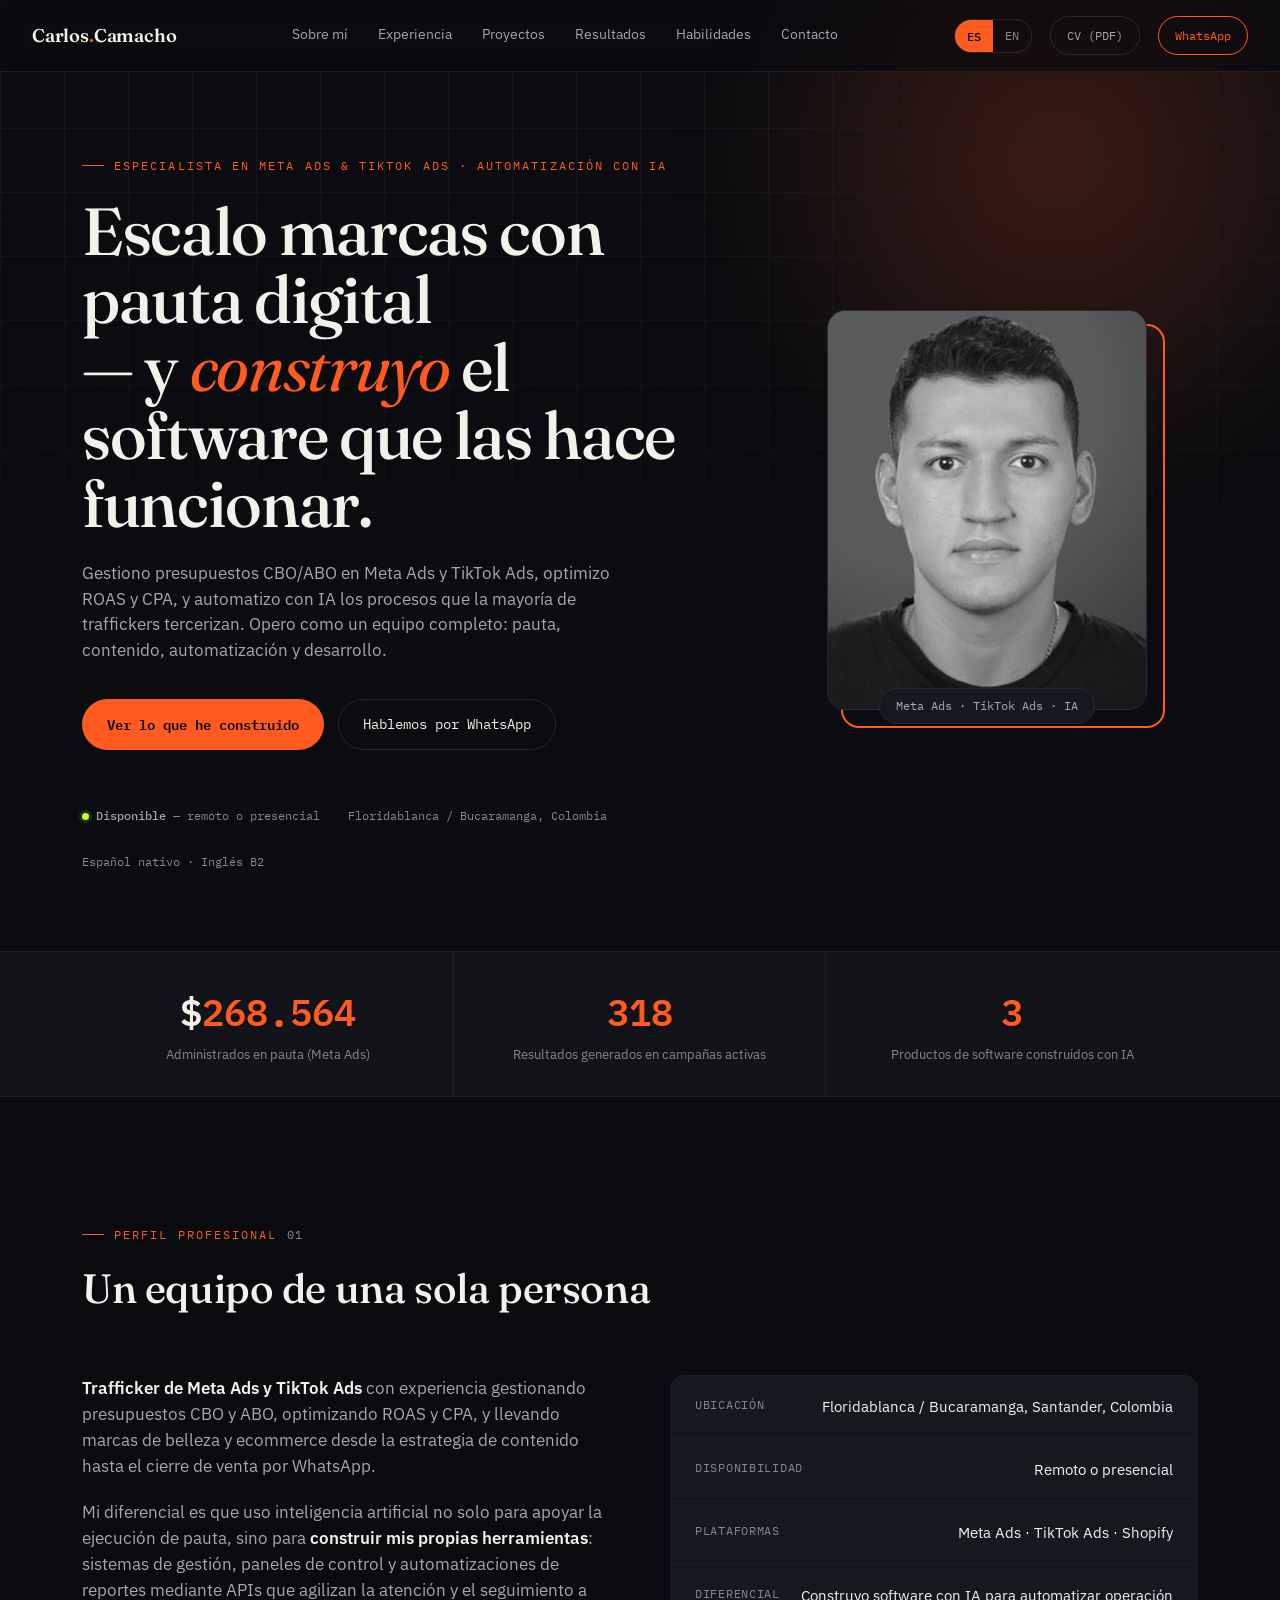
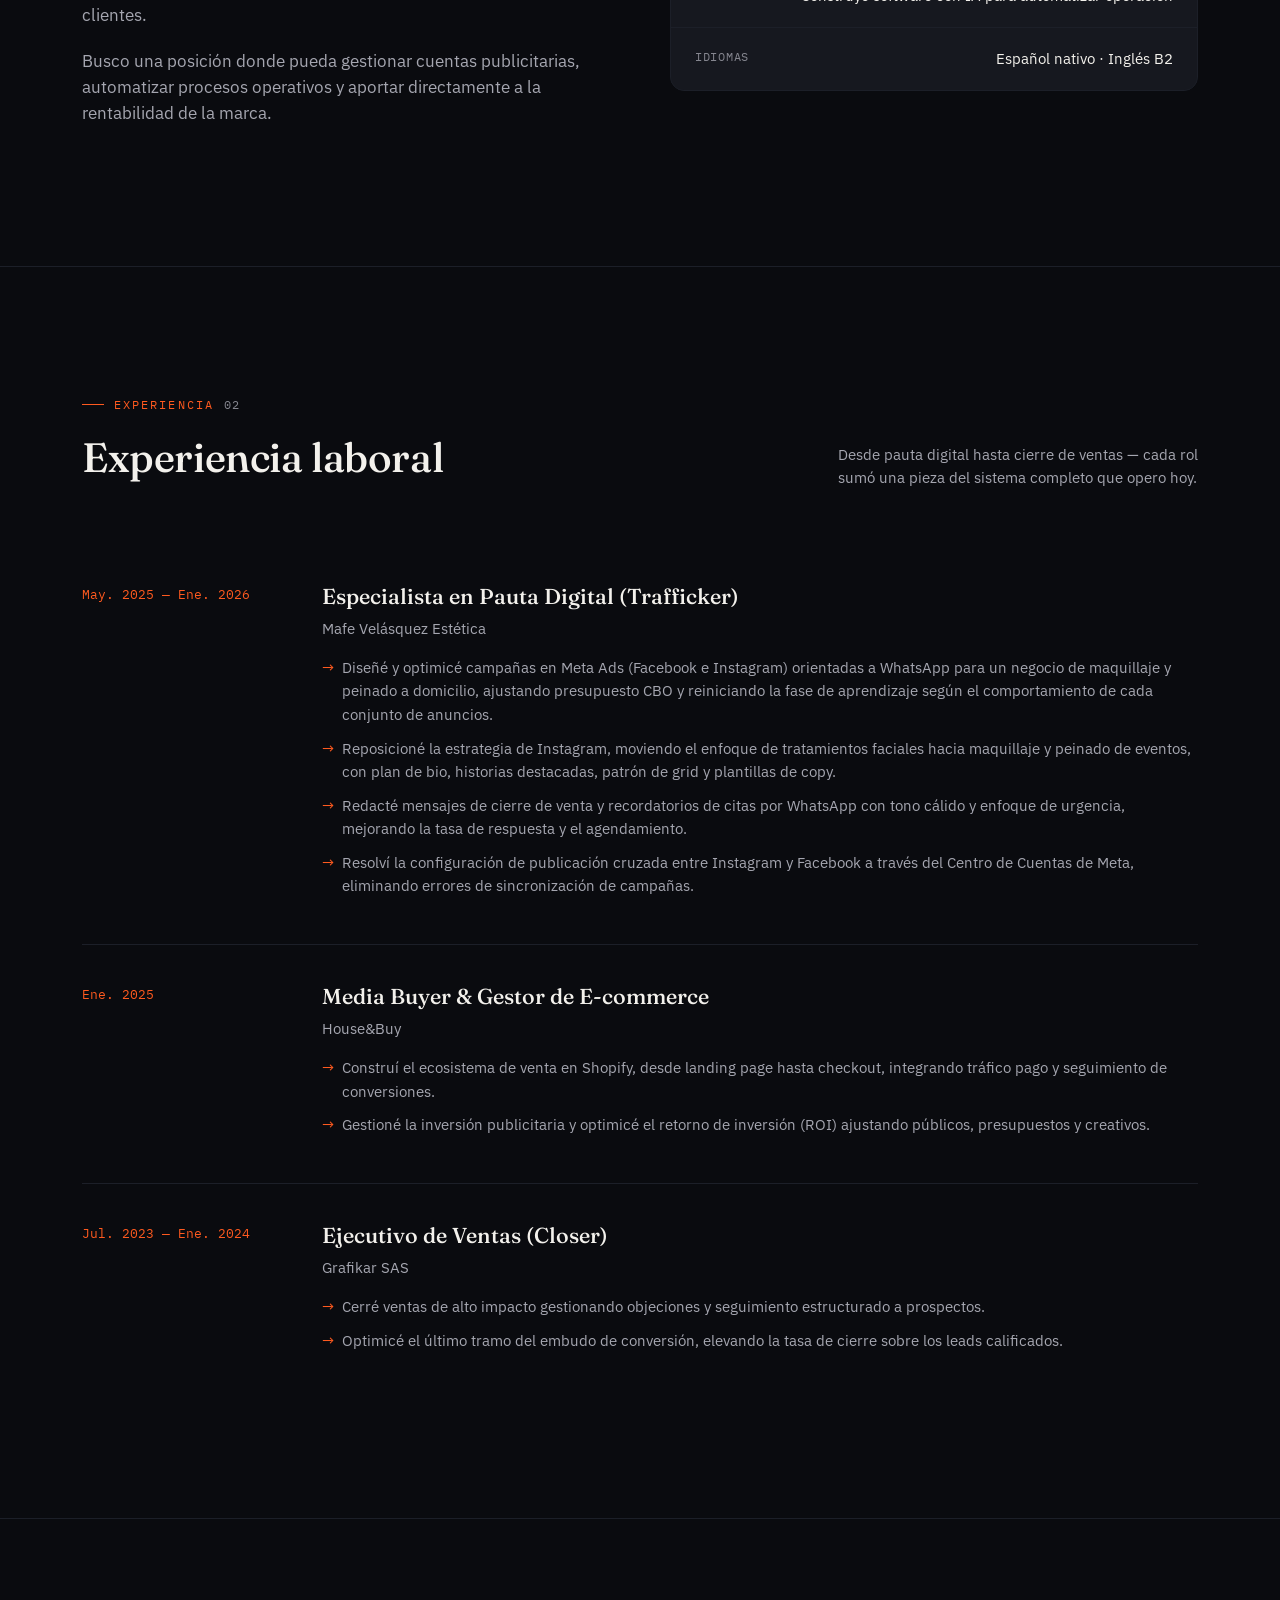
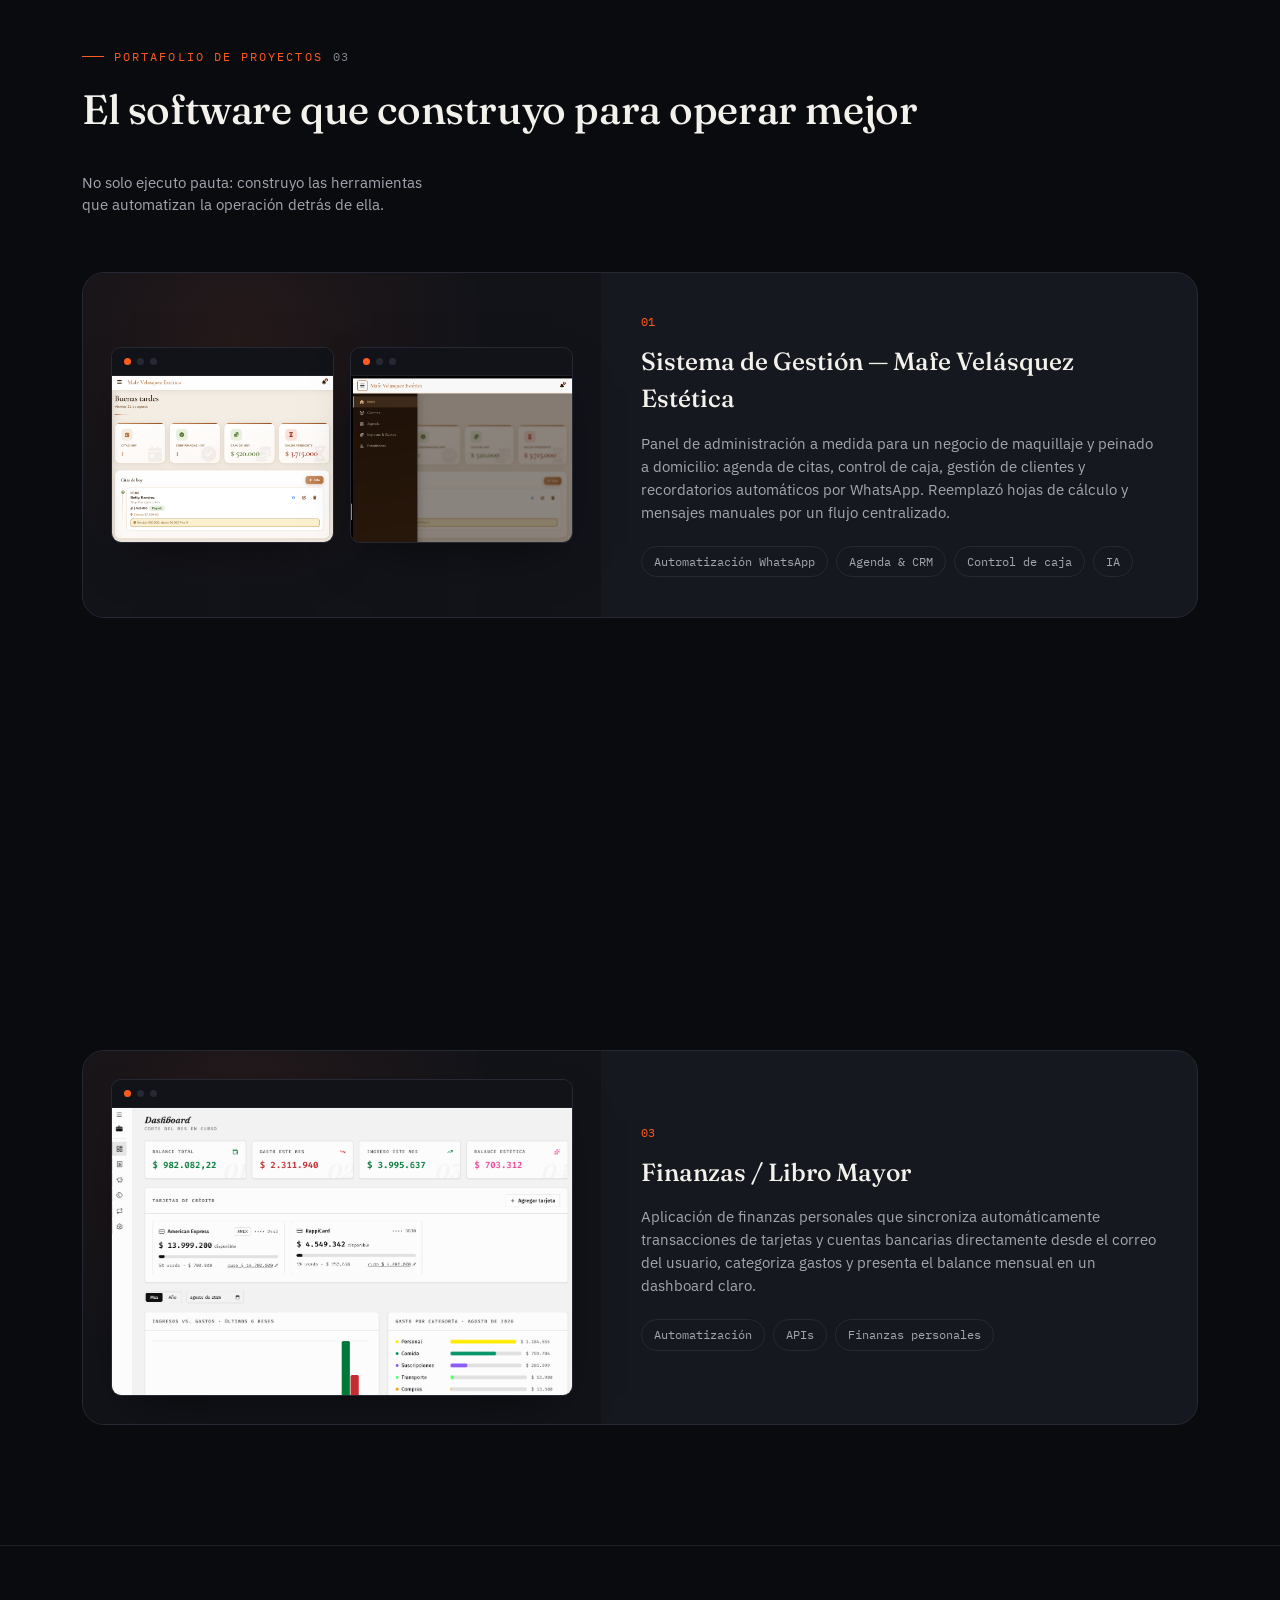
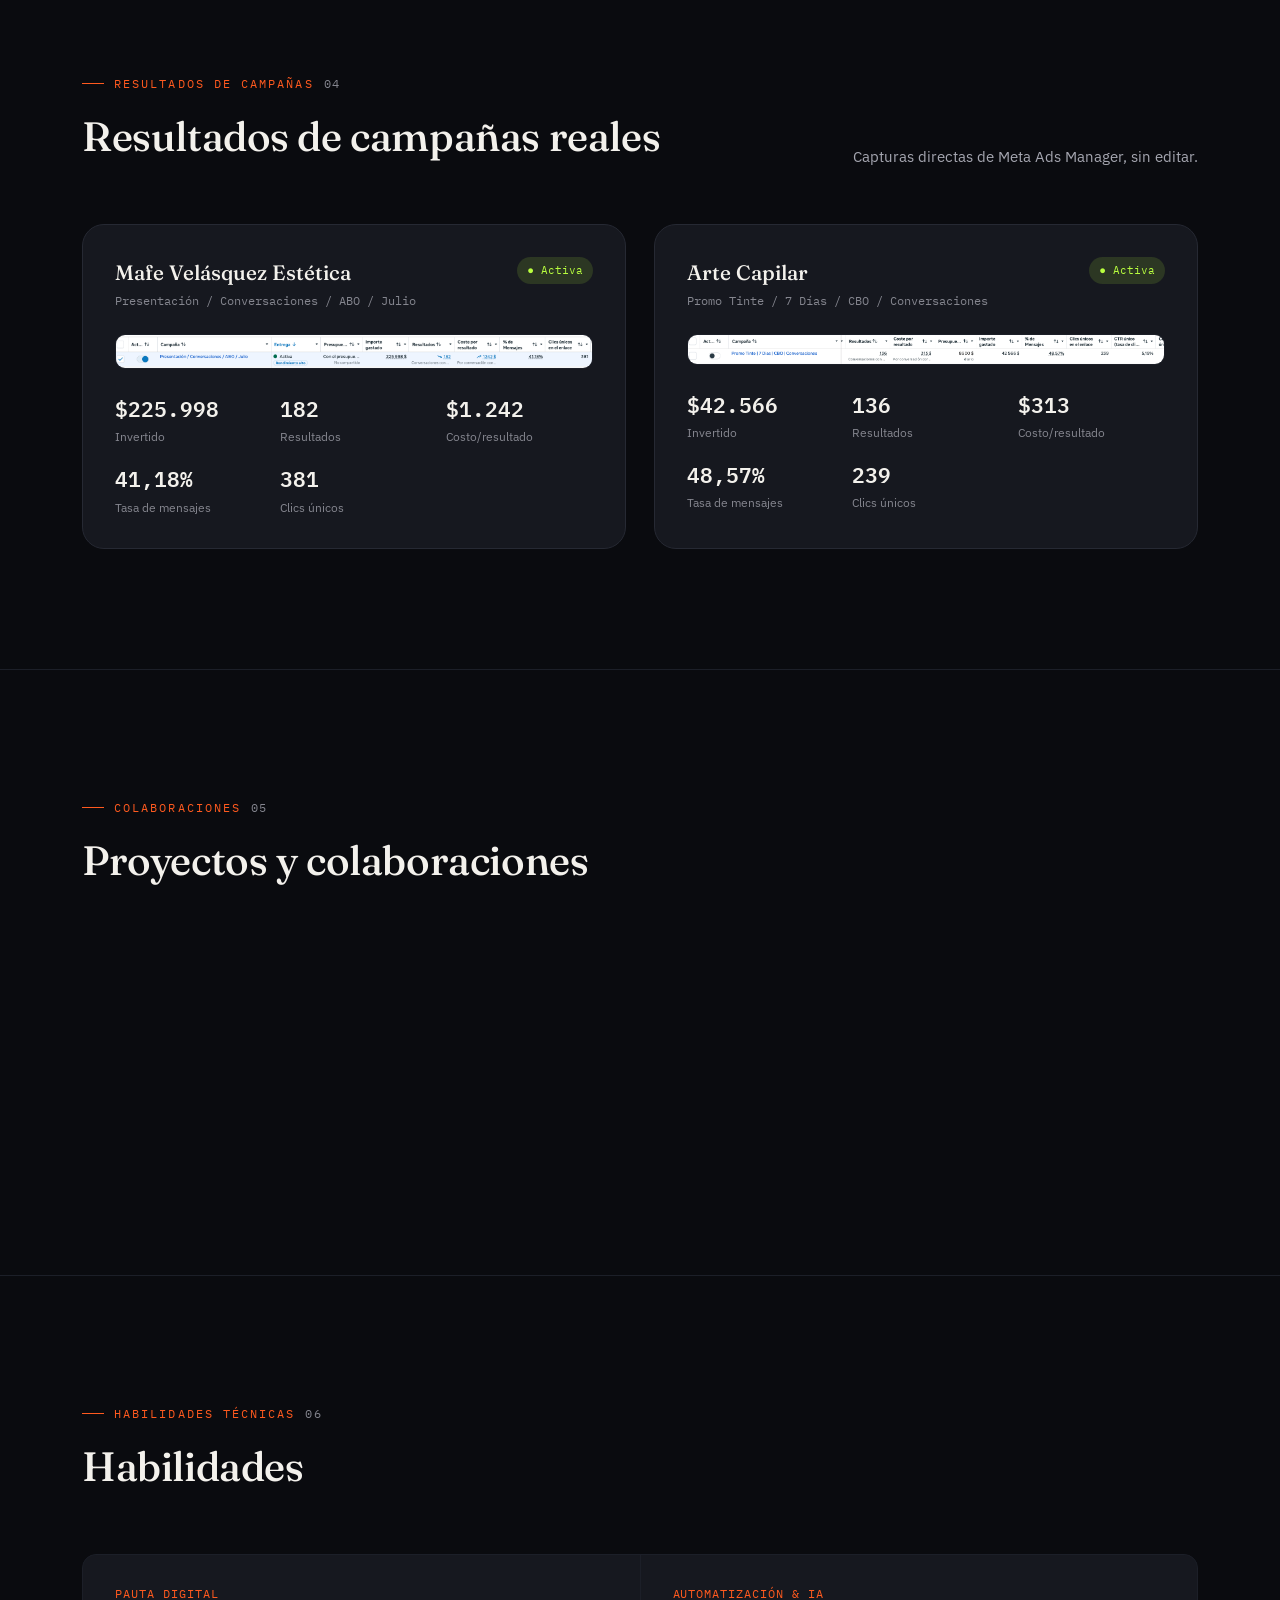
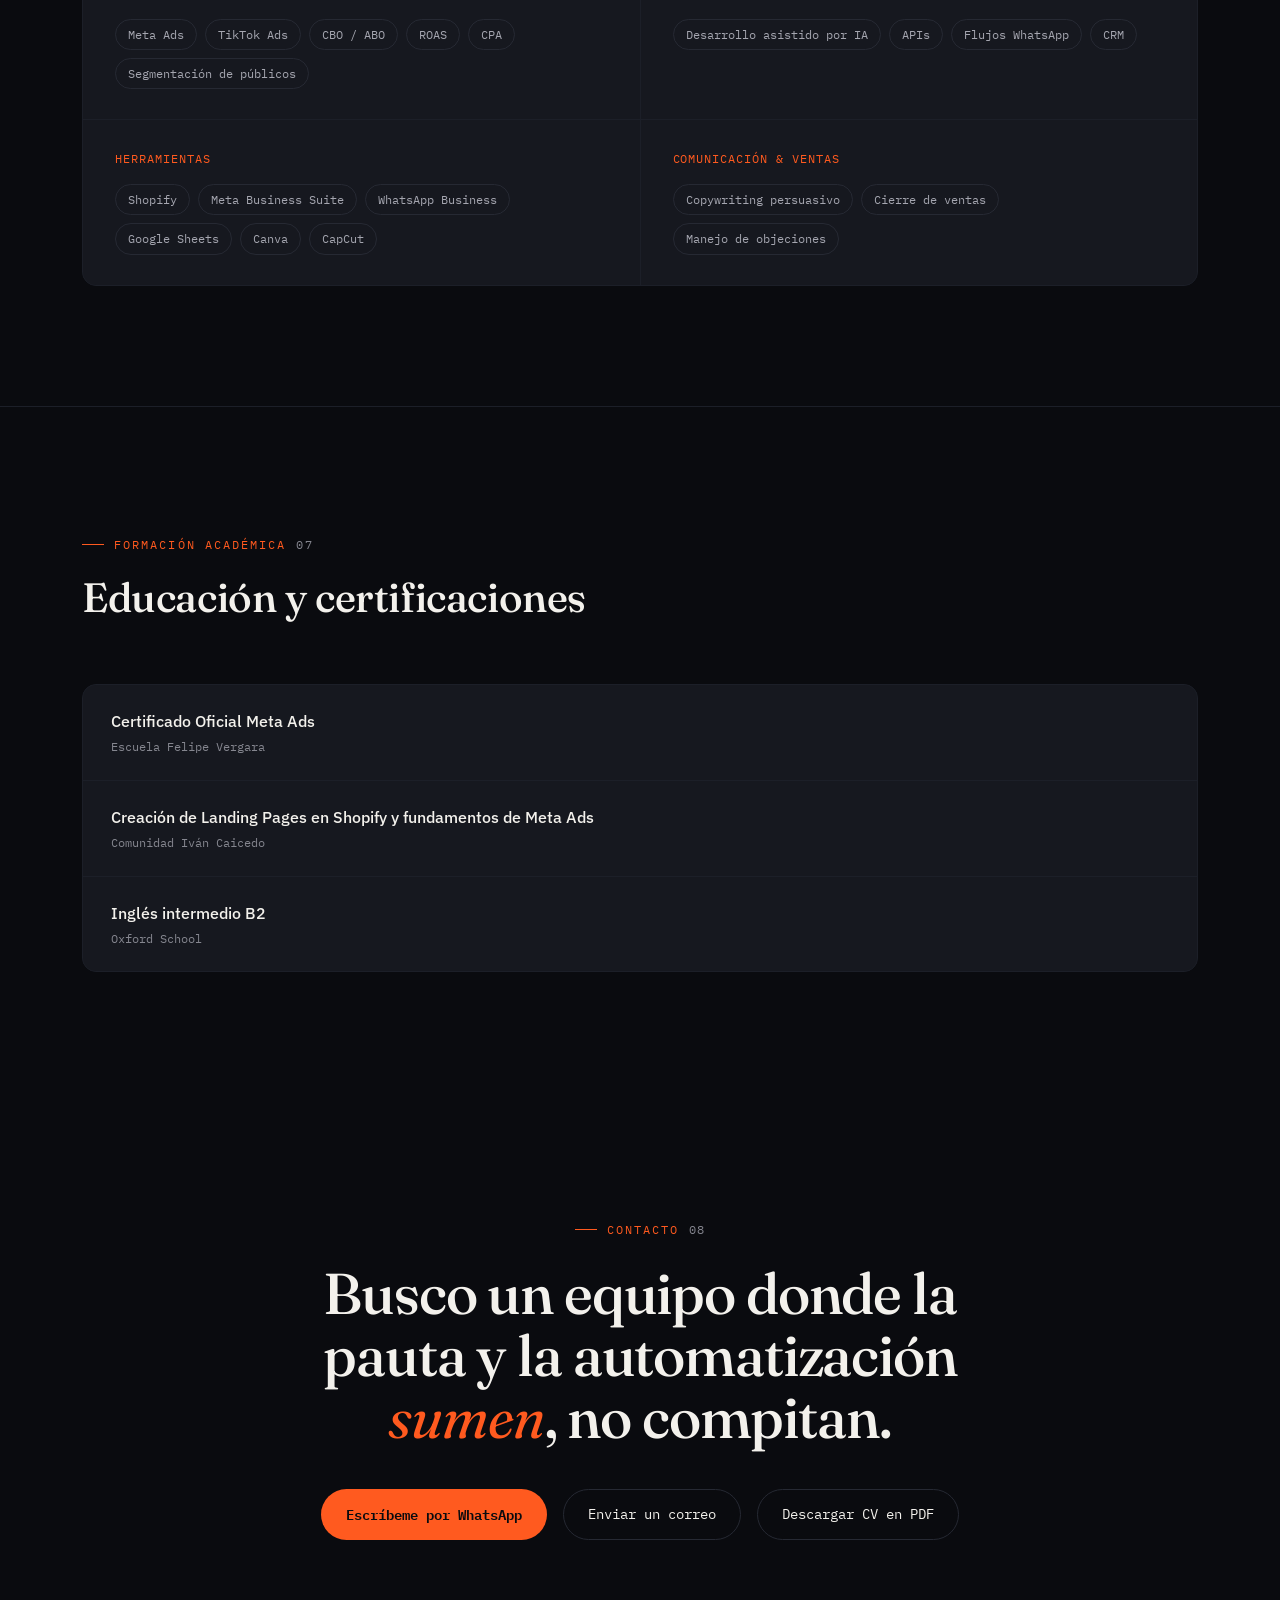
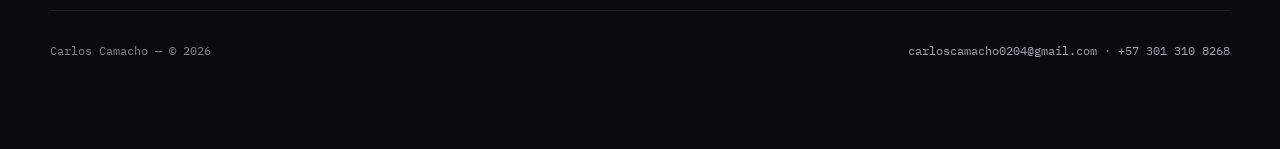
==== index.html @ 8e5ffe2b "Sitio de portafolio y CV — versión inicial Portafolio bilingüe (ES/EN) con experiencia, proyectos, r" ====
<!DOCTYPE html>
<html lang="es">
<head>
<meta charset="UTF-8">
<meta name="viewport" content="width=device-width, initial-scale=1.0">
<title>Carlos Camacho — Trafficker &amp; Media Buyer / Automatización con IA</title>
<meta name="description" content="Trafficker de Meta Ads y TikTok Ads que además construye el software que hace funcionar a las marcas. Portafolio, experiencia y resultados de Carlos Camacho.">
<link rel="preconnect" href="https://fonts.googleapis.com">
<link rel="preconnect" href="https://fonts.gstatic.com" crossorigin>
<link href="https://fonts.googleapis.com/css2?family=Fraunces:ital,opsz,wght@0,9..144,400;0,9..144,500;0,9..144,600;1,9..144,400&family=IBM+Plex+Mono:wght@400;500;600&family=IBM+Plex+Sans:wght@400;500;600&display=swap" rel="stylesheet">
<link rel="stylesheet" href="css/style.css">
</head>
<body>

<nav class="nav">
  <a href="#top" class="nav-logo">Carlos<span>.</span>Camacho</a>
  <div class="nav-links">
    <a href="#sobre-mi" data-i18n="nav.about">Sobre mí</a>
    <a href="#experiencia" data-i18n="nav.experience">Experiencia</a>
    <a href="#proyectos" data-i18n="nav.projects">Proyectos</a>
    <a href="#resultados" data-i18n="nav.results">Resultados</a>
    <a href="#habilidades" data-i18n="nav.skills">Habilidades</a>
    <a href="#contacto" data-i18n="nav.contact">Contacto</a>
  </div>
  <div class="nav-right">
    <div class="lang-toggle">
      <button type="button" data-lang-btn="es" class="active">ES</button>
      <button type="button" data-lang-btn="en">EN</button>
    </div>
    <a class="nav-cta nav-cta-ghost" href="Carlos-Camacho-CV.pdf" download data-i18n="nav.cv">CV (PDF)</a>
    <a class="nav-cta" href="https://wa.me/573013108268" target="_blank" rel="noopener" data-i18n="nav.cta">WhatsApp</a>
  </div>
  <button class="nav-burger" id="burger" aria-label="menu"><span></span><span></span><span></span></button>
</nav>

<header class="hero" id="top">
  <div class="hero-glow"></div>
  <div class="hero-grid"></div>
  <div class="container hero-inner">
    <div>
      <div class="hero-eyebrow kicker" data-i18n="hero.kicker">Especialista en Meta Ads &amp; TikTok Ads · Automatización con IA</div>
      <h1 class="hero-title" data-i18n="hero.title">Escalo marcas con pauta digital<br> — y <em>construyo</em> el software que las hace funcionar.</h1>
      <p class="hero-sub" data-i18n="hero.sub">Gestiono presupuestos CBO/ABO en Meta Ads y TikTok Ads, optimizo ROAS y CPA, y automatizo con IA los procesos que la mayoría de traffickers tercerizan. Opero como un equipo completo: pauta, contenido, automatización y desarrollo.</p>
      <div class="hero-actions">
        <a href="#proyectos" class="btn btn-primary" data-i18n="hero.ctaProjects">Ver lo que he construido</a>
        <a href="https://wa.me/573013108268" target="_blank" rel="noopener" class="btn btn-ghost" data-i18n="hero.ctaContact">Hablemos por WhatsApp</a>
      </div>
      <div class="hero-meta">
        <span><span class="dot-live"></span><strong data-i18n="hero.available">Disponible</strong> <span data-i18n="hero.availableSub">— remoto o presencial</span></span>
        <span data-i18n="hero.location">Floridablanca / Bucaramanga, Colombia</span>
        <span data-i18n="hero.langs">Español nativo · Inglés B2</span>
      </div>
    </div>
    <div class="hero-photo-wrap">
      <div class="hero-photo">
        <img src="assets/profile-photo.jpg" alt="Carlos Camacho">
      </div>
      <div class="hero-photo-tag" data-i18n="hero.photoTag">Meta Ads · TikTok Ads · IA</div>
    </div>
  </div>
</header>

<div class="stat-strip">
  <div class="container stat-strip-inner">
    <div class="stat-cell">
      <div class="stat-num">$<span class="js-count" data-target="268564">0</span></div>
      <div class="stat-label" data-i18n="stats.spend">Administrados en pauta (Meta Ads)</div>
    </div>
    <div class="stat-cell">
      <div class="stat-num"><span class="js-count" data-target="318">0</span></div>
      <div class="stat-label" data-i18n="stats.results">Resultados generados en campañas activas</div>
    </div>
    <div class="stat-cell">
      <div class="stat-num"><span class="js-count" data-target="3">0</span></div>
      <div class="stat-label" data-i18n="stats.apps">Productos de software construidos con IA</div>
    </div>
  </div>
</div>

<main>

<section class="section" id="sobre-mi">
  <div class="container">
    <div class="section-head">
      <div>
        <div class="kicker section-kicker" data-i18n="about.kicker">Perfil profesional</div>
        <h2 class="section-title" data-i18n="about.title">Un equipo de una sola persona</h2>
      </div>
    </div>
    <div class="about-grid" data-reveal>
      <div class="about-text">
        <p data-i18n="about.p1"><strong>Trafficker de Meta Ads y TikTok Ads</strong> con experiencia gestionando presupuestos CBO y ABO, optimizando ROAS y CPA, y llevando marcas de belleza y ecommerce desde la estrategia de contenido hasta el cierre de venta por WhatsApp.</p>
        <p data-i18n="about.p2">Mi diferencial es que uso inteligencia artificial no solo para apoyar la ejecución de pauta, sino para <strong>construir mis propias herramientas</strong>: sistemas de gestión, paneles de control y automatizaciones de reportes mediante APIs que agilizan la atención y el seguimiento a clientes.</p>
        <p data-i18n="about.p3">Busco una posición donde pueda gestionar cuentas publicitarias, automatizar procesos operativos y aportar directamente a la rentabilidad de la marca.</p>
      </div>
      <div class="about-facts">
        <div class="about-fact"><span class="about-fact-label" data-i18n="about.f1l">Ubicación</span><span class="about-fact-value" data-i18n="about.f1v">Floridablanca / Bucaramanga, Santander, Colombia</span></div>
        <div class="about-fact"><span class="about-fact-label" data-i18n="about.f2l">Disponibilidad</span><span class="about-fact-value" data-i18n="about.f2v">Remoto o presencial</span></div>
        <div class="about-fact"><span class="about-fact-label" data-i18n="about.f3l">Plataformas</span><span class="about-fact-value">Meta Ads · TikTok Ads · Shopify</span></div>
        <div class="about-fact"><span class="about-fact-label" data-i18n="about.f4l">Diferencial</span><span class="about-fact-value" data-i18n="about.f4v">Construyo software con IA para automatizar operación</span></div>
        <div class="about-fact"><span class="about-fact-label" data-i18n="about.f5l">Idiomas</span><span class="about-fact-value" data-i18n="about.f5v">Español nativo · Inglés B2</span></div>
      </div>
    </div>
  </div>
</section>

<section class="section" id="experiencia">
  <div class="container">
    <div class="section-head">
      <div>
        <div class="kicker section-kicker" data-i18n="exp.kicker">Experiencia</div>
        <h2 class="section-title" data-i18n="exp.title">Experiencia laboral</h2>
      </div>
      <p class="section-note" data-i18n="exp.note">Desde pauta digital hasta cierre de ventas — cada rol sumó una pieza del sistema completo que opero hoy.</p>
    </div>
    <div class="timeline" data-reveal>
      <div class="tl-item">
        <div class="tl-date" data-i18n="exp.job1.date">May. 2025 — Ene. 2026</div>
        <div>
          <div class="tl-role" data-i18n="exp.job1.role">Especialista en Pauta Digital (Trafficker)</div>
          <div class="tl-company" data-i18n="exp.job1.company">Mafe Velásquez Estética</div>
          <ul class="tl-list">
            <li data-i18n="exp.job1.b1">Diseñé y optimicé campañas en Meta Ads (Facebook e Instagram) orientadas a WhatsApp para un negocio de maquillaje y peinado a domicilio, ajustando presupuesto CBO y reiniciando la fase de aprendizaje según el comportamiento de cada conjunto de anuncios.</li>
            <li data-i18n="exp.job1.b2">Reposicioné la estrategia de Instagram, moviendo el enfoque de tratamientos faciales hacia maquillaje y peinado de eventos, con plan de bio, historias destacadas, patrón de grid y plantillas de copy.</li>
            <li data-i18n="exp.job1.b3">Redacté mensajes de cierre de venta y recordatorios de citas por WhatsApp con tono cálido y enfoque de urgencia, mejorando la tasa de respuesta y el agendamiento.</li>
            <li data-i18n="exp.job1.b4">Resolví la configuración de publicación cruzada entre Instagram y Facebook a través del Centro de Cuentas de Meta, eliminando errores de sincronización de campañas.</li>
          </ul>
        </div>
      </div>
      <div class="tl-item">
        <div class="tl-date" data-i18n="exp.job2.date">Ene. 2025</div>
        <div>
          <div class="tl-role" data-i18n="exp.job2.role">Media Buyer &amp; Gestor de E-commerce</div>
          <div class="tl-company" data-i18n="exp.job2.company">House&amp;Buy</div>
          <ul class="tl-list">
            <li data-i18n="exp.job2.b1">Construí el ecosistema de venta en Shopify, desde landing page hasta checkout, integrando tráfico pago y seguimiento de conversiones.</li>
            <li data-i18n="exp.job2.b2">Gestioné la inversión publicitaria y optimicé el retorno de inversión (ROI) ajustando públicos, presupuestos y creativos.</li>
          </ul>
        </div>
      </div>
      <div class="tl-item">
        <div class="tl-date" data-i18n="exp.job3.date">Jul. 2023 — Ene. 2024</div>
        <div>
          <div class="tl-role" data-i18n="exp.job3.role">Ejecutivo de Ventas (Closer)</div>
          <div class="tl-company" data-i18n="exp.job3.company">Grafikar SAS</div>
          <ul class="tl-list">
            <li data-i18n="exp.job3.b1">Cerré ventas de alto impacto gestionando objeciones y seguimiento estructurado a prospectos.</li>
            <li data-i18n="exp.job3.b2">Optimicé el último tramo del embudo de conversión, elevando la tasa de cierre sobre los leads calificados.</li>
          </ul>
        </div>
      </div>
    </div>
  </div>
</section>

<section class="section" id="proyectos">
  <div class="container">
    <div class="section-head">
      <div>
        <div class="kicker section-kicker" data-i18n="dev.kicker">Portafolio de proyectos</div>
        <h2 class="section-title" data-i18n="dev.title">El software que construyo para operar mejor</h2>
      </div>
      <p class="section-note" data-i18n="dev.note">No solo ejecuto pauta: construyo las herramientas que automatizan la operación detrás de ella.</p>
    </div>

    <div class="project-list">
      <div class="project-card" data-reveal>
        <div class="project-media two-shot">
          <div class="shot-frame">
            <div class="shot-bar"><span></span><span></span><span></span></div>
            <div class="shot-img"><img src="assets/app-mafe-velasquez-dashboard.png" alt="Dashboard del sistema de gestión Mafe Velásquez Estética"></div>
          </div>
          <div class="shot-frame">
            <div class="shot-bar"><span></span><span></span><span></span></div>
            <div class="shot-img"><img src="assets/app-mafe-velasquez-menu.png" alt="Menú de navegación del sistema de gestión"></div>
          </div>
        </div>
        <div class="project-body">
          <div class="project-index">01</div>
          <h3 class="project-title" data-i18n="dev.p1.title">Sistema de Gestión — Mafe Velásquez Estética</h3>
          <p class="project-desc" data-i18n="dev.p1.desc">Panel de administración a medida para un negocio de maquillaje y peinado a domicilio: agenda de citas, control de caja, gestión de clientes y recordatorios automáticos por WhatsApp. Reemplazó hojas de cálculo y mensajes manuales por un flujo centralizado.</p>
          <div class="tag-row">
            <span class="tag" data-i18n="dev.p1.t1">Automatización WhatsApp</span>
            <span class="tag" data-i18n="dev.p1.t2">Agenda &amp; CRM</span>
            <span class="tag" data-i18n="dev.p1.t3">Control de caja</span>
            <span class="tag">IA</span>
          </div>
        </div>
      </div>

      <div class="project-card" data-reveal>
        <div class="project-media">
          <div class="shot-frame">
            <div class="shot-bar"><span></span><span></span><span></span></div>
            <div class="shot-img"><img src="assets/app-controldrop.png" alt="Dashboard de ControlDrop"></div>
          </div>
        </div>
        <div class="project-body">
          <div class="project-index">02</div>
          <h3 class="project-title">ControlDrop</h3>
          <p class="project-desc" data-i18n="dev.p2.desc">Panel de control construido para un negocio de dropshipping: pedidos, devoluciones, gasto en ads y ROAS, cierre mensual, CRM y plantillas de WhatsApp, hooks creativos y semáforo de KPIs con benchmarks de la industria.</p>
          <div class="tag-row">
            <span class="tag" data-i18n="dev.p2.t1">E-commerce</span>
            <span class="tag">ROAS</span>
            <span class="tag" data-i18n="dev.p2.t2">CRM &amp; WhatsApp</span>
            <span class="tag" data-i18n="dev.p2.t3">Dropshipping</span>
          </div>
        </div>
      </div>

      <div class="project-card" data-reveal>
        <div class="project-media">
          <div class="shot-frame">
            <div class="shot-bar"><span></span><span></span><span></span></div>
            <div class="shot-img"><img src="assets/app-finanzas-libro-mayor.png" alt="Dashboard de Finanzas / Libro Mayor"></div>
          </div>
        </div>
        <div class="project-body">
          <div class="project-index">03</div>
          <h3 class="project-title" data-i18n="dev.p3.title">Finanzas / Libro Mayor</h3>
          <p class="project-desc" data-i18n="dev.p3.desc">Aplicación de finanzas personales que sincroniza automáticamente transacciones de tarjetas y cuentas bancarias directamente desde el correo del usuario, categoriza gastos y presenta el balance mensual en un dashboard claro.</p>
          <div class="tag-row">
            <span class="tag" data-i18n="dev.p3.t1">Automatización</span>
            <span class="tag">APIs</span>
            <span class="tag" data-i18n="dev.p3.t2">Finanzas personales</span>
          </div>
        </div>
      </div>
    </div>
  </div>
</section>

<section class="section" id="resultados">
  <div class="container">
    <div class="section-head">
      <div>
        <div class="kicker section-kicker" data-i18n="results.kicker">Resultados de campañas</div>
        <h2 class="section-title" data-i18n="results.title">Resultados de campañas reales</h2>
      </div>
      <p class="section-note" data-i18n="results.note">Capturas directas de Meta Ads Manager, sin editar.</p>
    </div>

    <div class="results-grid" data-reveal>
      <div class="result-card">
        <div class="result-head">
          <div>
            <div class="result-client">Mafe Velásquez Estética</div>
            <div class="result-campaign">Presentación / Conversaciones / ABO / Julio</div>
          </div>
          <div class="result-badge" data-i18n="results.active">● Activa</div>
        </div>
        <div class="result-shot"><img src="assets/campaign-mafe-velasquez.png" alt="Resultados de campaña Mafe Velásquez Estética en Meta Ads Manager"></div>
        <div class="result-metrics">
          <div><div class="rm-num">$225.998</div><div class="rm-label" data-i18n="results.spend">Invertido</div></div>
          <div><div class="rm-num">182</div><div class="rm-label" data-i18n="results.results">Resultados</div></div>
          <div><div class="rm-num">$1.242</div><div class="rm-label" data-i18n="results.cpr">Costo/resultado</div></div>
          <div><div class="rm-num">41,18%</div><div class="rm-label" data-i18n="results.msg">Tasa de mensajes</div></div>
          <div><div class="rm-num">381</div><div class="rm-label" data-i18n="results.clicks">Clics únicos</div></div>
        </div>
      </div>

      <div class="result-card">
        <div class="result-head">
          <div>
            <div class="result-client">Arte Capilar</div>
            <div class="result-campaign">Promo Tinte / 7 Días / CBO / Conversaciones</div>
          </div>
          <div class="result-badge" data-i18n="results.active">● Activa</div>
        </div>
        <div class="result-shot"><img src="assets/campaign-arte-capilar.png" alt="Resultados de campaña Arte Capilar en Meta Ads Manager"></div>
        <div class="result-metrics">
          <div><div class="rm-num">$42.566</div><div class="rm-label" data-i18n="results.spend">Invertido</div></div>
          <div><div class="rm-num">136</div><div class="rm-label" data-i18n="results.results">Resultados</div></div>
          <div><div class="rm-num">$313</div><div class="rm-label" data-i18n="results.cpr">Costo/resultado</div></div>
          <div><div class="rm-num">48,57%</div><div class="rm-label" data-i18n="results.msg">Tasa de mensajes</div></div>
          <div><div class="rm-num">239</div><div class="rm-label" data-i18n="results.clicks">Clics únicos</div></div>
        </div>
      </div>
    </div>
  </div>
</section>

<section class="section" id="colaboraciones">
  <div class="container">
    <div class="section-head">
      <div>
        <div class="kicker section-kicker" data-i18n="collab.kicker">Colaboraciones</div>
        <h2 class="section-title" data-i18n="collab.title">Proyectos y colaboraciones</h2>
      </div>
    </div>
    <div class="collab-grid" data-reveal>
      <div class="collab-card">
        <div class="collab-num">01</div>
        <p data-i18n="collab.c1">Desarrollo de identidad de marca, naming de producto y estrategia de redes para una marca de accesorios artesanales, incluyendo hoja de ruta de lanzamiento en siete etapas.</p>
      </div>
      <div class="collab-card">
        <div class="collab-num">02</div>
        <p data-i18n="collab.c2">Apoyo a Arte Capilar, una colorista independiente, en mensajes de marketing y captación de clientas por WhatsApp.</p>
      </div>
      <div class="collab-card">
        <div class="collab-num">03</div>
        <p data-i18n="collab.c3">Creación de contenido UGC (User Generated Content) para colaboraciones de marca, gestionando entregas y comunicación de forma remota.</p>
      </div>
    </div>
  </div>
</section>

<section class="section" id="habilidades">
  <div class="container">
    <div class="section-head">
      <div>
        <div class="kicker section-kicker" data-i18n="skills.kicker">Habilidades técnicas</div>
        <h2 class="section-title" data-i18n="skills.title">Habilidades</h2>
      </div>
    </div>
    <div class="skills-grid" data-reveal>
      <div class="skill-group">
        <div class="skill-group-title" data-i18n="skills.g1">Pauta digital</div>
        <div class="skill-tags">
          <span class="tag">Meta Ads</span><span class="tag">TikTok Ads</span><span class="tag">CBO / ABO</span><span class="tag">ROAS</span><span class="tag">CPA</span><span class="tag" data-i18n="skills.g1.t1">Segmentación de públicos</span>
        </div>
      </div>
      <div class="skill-group">
        <div class="skill-group-title" data-i18n="skills.g2">Automatización &amp; IA</div>
        <div class="skill-tags">
          <span class="tag" data-i18n="skills.g2.t1">Desarrollo asistido por IA</span><span class="tag">APIs</span><span class="tag" data-i18n="skills.g2.t2">Flujos WhatsApp</span><span class="tag">CRM</span>
        </div>
      </div>
      <div class="skill-group">
        <div class="skill-group-title" data-i18n="skills.g3">Herramientas</div>
        <div class="skill-tags">
          <span class="tag">Shopify</span><span class="tag">Meta Business Suite</span><span class="tag">WhatsApp Business</span><span class="tag">Google Sheets</span><span class="tag">Canva</span><span class="tag">CapCut</span>
        </div>
      </div>
      <div class="skill-group">
        <div class="skill-group-title" data-i18n="skills.g4">Comunicación &amp; ventas</div>
        <div class="skill-tags">
          <span class="tag" data-i18n="skills.g4.t1">Copywriting persuasivo</span><span class="tag" data-i18n="skills.g4.t2">Cierre de ventas</span><span class="tag" data-i18n="skills.g4.t3">Manejo de objeciones</span>
        </div>
      </div>
    </div>
  </div>
</section>

<section class="section" id="educacion" style="border-bottom:none;">
  <div class="container">
    <div class="section-head">
      <div>
        <div class="kicker section-kicker" data-i18n="edu.kicker">Formación académica</div>
        <h2 class="section-title" data-i18n="edu.title">Educación y certificaciones</h2>
      </div>
    </div>
    <div class="edu-list" data-reveal>
      <div class="edu-item">
        <div>
          <div class="edu-name" data-i18n="edu.e1n">Certificado Oficial Meta Ads</div>
          <div class="edu-org">Escuela Felipe Vergara</div>
        </div>
      </div>
      <div class="edu-item">
        <div>
          <div class="edu-name" data-i18n="edu.e2n">Creación de Landing Pages en Shopify y fundamentos de Meta Ads</div>
          <div class="edu-org" data-i18n="edu.e2o">Comunidad Iván Caicedo</div>
        </div>
      </div>
      <div class="edu-item">
        <div>
          <div class="edu-name" data-i18n="edu.e3n">Inglés intermedio B2</div>
          <div class="edu-org">Oxford School</div>
        </div>
      </div>
    </div>
  </div>
</section>

</main>

<section class="contact" id="contacto">
  <div class="container">
    <div class="kicker section-kicker" style="justify-content:center;" data-i18n="contact.kicker">Contacto</div>
    <h2 class="contact-title" data-i18n="contact.title">Busco un equipo donde la pauta y la automatización <em>sumen</em>, no compitan.</h2>
    <div class="contact-actions">
      <a href="https://wa.me/573013108268" target="_blank" rel="noopener" class="btn btn-primary" data-i18n="contact.whatsapp">Escríbeme por WhatsApp</a>
      <a href="mailto:carloscamacho0204@gmail.com" class="btn btn-ghost" data-i18n="contact.email">Enviar un correo</a>
      <a href="Carlos-Camacho-CV.pdf" download class="btn btn-ghost" data-i18n="contact.cv">Descargar CV en PDF</a>
    </div>
  </div>
  <div class="container footer-bottom">
    <span>Carlos Camacho — © 2026</span>
    <span><a href="mailto:carloscamacho0204@gmail.com">carloscamacho0204@gmail.com</a> · <a href="tel:+573013108268">+57 301 310 8268</a></span>
  </div>
</section>

<script src="js/main.js"></script>
</body>
</html>
---- css/style.css ----
/* ============================================================
   Carlos Camacho — Portfolio / CV
   Dirección: "Panel de rendimiento" — dashboard de performance
   marketing cruzado con editorial. Oscuro, un acento cálido,
   datos tratados como protagonistas visuales.
   ============================================================ */

:root {
  /* Paleta */
  --bg: #0a0b0f;
  --bg-elevated: #121319;
  --bg-card: #16181f;
  --bg-card-hover: #1c1f28;
  --border: #262933;
  --border-soft: #1c1f28;

  --text-primary: #f3f1ec;
  --text-secondary: #a5a6b0;
  --text-muted: #85868f;

  --accent: #ff5a1f;
  --accent-dim: #ff5a1f33;
  --accent-soft: #ff5a1f14;
  --up: #b9ff3f;
  --up-dim: #b9ff3f22;

  /* Tipografía */
  --font-display: 'Fraunces', 'Iowan Old Style', 'Georgia', serif;
  --font-sans: 'IBM Plex Sans', -apple-system, sans-serif;
  --font-mono: 'IBM Plex Mono', ui-monospace, monospace;

  --container: 1180px;
  --radius: 14px;
  --radius-lg: 22px;
}

* { box-sizing: border-box; margin: 0; padding: 0; }

html {
  scroll-behavior: smooth;
  background: var(--bg);
}

body {
  font-family: var(--font-sans);
  background: var(--bg);
  color: var(--text-primary);
  line-height: 1.5;
  -webkit-font-smoothing: antialiased;
  overflow-x: hidden;
}

body::before {
  content: '';
  position: fixed;
  inset: 0;
  pointer-events: none;
  z-index: 1;
  opacity: 0.35;
  mix-blend-mode: overlay;
  background-image: url("data:image/svg+xml,%3Csvg xmlns='http://www.w3.org/2000/svg' width='140' height='140'%3E%3Cfilter id='n'%3E%3CfeTurbulence type='fractalNoise' baseFrequency='0.9' numOctaves='2' stitchTiles='stitch'/%3E%3C/filter%3E%3Crect width='100%25' height='100%25' filter='url(%23n)' opacity='0.4'/%3E%3C/svg%3E");
}

img { max-width: 100%; display: block; }
a { color: inherit; text-decoration: none; }
ul { list-style: none; }

.container {
  max-width: var(--container);
  margin: 0 auto;
  padding: 0 32px;
}

::selection { background: var(--accent); color: #0a0b0f; }

button { cursor: pointer; font-family: inherit; }

a:focus-visible,
button:focus-visible {
  outline: 2px solid var(--accent);
  outline-offset: 3px;
  border-radius: 4px;
}

/* ---------- Kicker / eyebrow ---------- */
.kicker {
  font-family: var(--font-mono);
  font-size: 0.72rem;
  letter-spacing: 0.18em;
  text-transform: uppercase;
  color: var(--accent);
  display: inline-flex;
  align-items: center;
  gap: 10px;
}
.kicker::before {
  content: '';
  width: 22px;
  height: 1px;
  background: var(--accent);
}

main { counter-reset: section; }
.section-kicker { counter-increment: section; }
.section-kicker::after {
  content: counter(section, decimal-leading-zero);
  color: var(--text-muted);
  letter-spacing: 0.1em;
}

/* ---------- Nav ---------- */
.nav {
  position: fixed;
  top: 0;
  left: 0;
  right: 0;
  z-index: 100;
  height: 72px;
  display: flex;
  align-items: center;
  justify-content: space-between;
  padding: 0 32px;
  background: rgba(10, 11, 15, 0.72);
  backdrop-filter: blur(14px) saturate(140%);
  border-bottom: 1px solid var(--border-soft);
}

.nav-logo {
  font-family: var(--font-display);
  font-weight: 600;
  font-size: 1.15rem;
  letter-spacing: -0.01em;
}
.nav-logo span { color: var(--accent); }

.nav-links {
  display: flex;
  gap: 30px;
  align-items: center;
}
.nav-links a {
  font-size: 0.85rem;
  color: var(--text-secondary);
  transition: color 0.2s ease;
  position: relative;
  padding-bottom: 2px;
}
.nav-links a::after {
  content: '';
  position: absolute;
  left: 0;
  right: 0;
  bottom: -4px;
  height: 1px;
  background: var(--accent);
  transform: scaleX(0);
  transform-origin: left;
  transition: transform 0.25s cubic-bezier(.2,.8,.2,1);
}
.nav-links a:hover { color: var(--text-primary); }
.nav-links a:hover::after { transform: scaleX(1); }

.nav-right {
  display: flex;
  align-items: center;
  gap: 18px;
}

.lang-toggle {
  font-family: var(--font-mono);
  font-size: 0.75rem;
  display: flex;
  border: 1px solid var(--border);
  border-radius: 100px;
  overflow: hidden;
}
.lang-toggle button {
  background: none;
  border: none;
  color: var(--text-muted);
  font-family: var(--font-mono);
  font-size: 0.75rem;
  padding: 6px 12px;
  cursor: pointer;
  transition: all 0.2s ease;
}
.lang-toggle button.active {
  background: var(--accent);
  color: #0a0b0f;
  font-weight: 600;
}

.nav-cta {
  font-family: var(--font-mono);
  font-size: 0.78rem;
  padding: 9px 16px;
  border: 1px solid var(--accent);
  border-radius: 100px;
  color: var(--accent);
  white-space: nowrap;
  transition: all 0.2s ease;
}
.nav-cta:hover {
  background: var(--accent);
  color: #0a0b0f;
}
.nav-cta-ghost {
  border-color: var(--border);
  color: var(--text-secondary);
}
.nav-cta-ghost:hover {
  background: none;
  border-color: var(--text-secondary);
  color: var(--text-primary);
}

.nav-burger {
  display: none;
  flex-direction: column;
  gap: 5px;
  background: none;
  border: none;
  cursor: pointer;
  padding: 6px;
}
.nav-burger span {
  width: 22px;
  height: 2px;
  background: var(--text-primary);
}

/* ---------- Hero ---------- */
.hero {
  position: relative;
  min-height: 100vh;
  display: flex;
  align-items: center;
  padding: 148px 0 80px;
  overflow: hidden;
}

.hero-glow {
  position: absolute;
  top: -20%;
  right: -10%;
  width: 700px;
  height: 700px;
  background: radial-gradient(circle, var(--accent-dim) 0%, transparent 70%);
  filter: blur(40px);
  pointer-events: none;
}

.hero-grid {
  position: absolute;
  inset: 0;
  background-image:
    linear-gradient(var(--border-soft) 1px, transparent 1px),
    linear-gradient(90deg, var(--border-soft) 1px, transparent 1px);
  background-size: 64px 64px;
  mask-image: linear-gradient(to bottom, black, transparent 85%);
  opacity: 0.6;
  pointer-events: none;
}

.hero-inner {
  position: relative;
  z-index: 2;
  display: grid;
  grid-template-columns: 1.35fr 0.9fr;
  gap: 60px;
  align-items: center;
  width: 100%;
}

@keyframes heroReveal {
  from { opacity: 0; transform: translateY(20px); }
  to { opacity: 1; transform: translateY(0); }
}
.hero-eyebrow,
.hero-title,
.hero-sub,
.hero-actions,
.hero-meta,
.hero-photo-wrap {
  animation: heroReveal 0.8s cubic-bezier(.16,.8,.24,1) both;
}
.hero-eyebrow { animation-delay: 0.05s; }
.hero-title { animation-delay: 0.14s; }
.hero-sub { animation-delay: 0.26s; }
.hero-actions { animation-delay: 0.36s; }
.hero-meta { animation-delay: 0.44s; }
.hero-photo-wrap { animation-delay: 0.2s; }

.hero-eyebrow { margin-bottom: 24px; }

.hero-title {
  font-family: var(--font-display);
  font-weight: 500;
  font-size: clamp(2.6rem, 5.2vw, 4.4rem);
  line-height: 1.02;
  letter-spacing: -0.02em;
  margin-bottom: 22px;
}
.hero-title em {
  font-style: italic;
  font-weight: 400;
  color: var(--accent);
}

.hero-sub {
  font-size: 1.08rem;
  color: var(--text-secondary);
  max-width: 540px;
  margin-bottom: 36px;
}

.hero-actions {
  display: flex;
  gap: 14px;
  flex-wrap: wrap;
  margin-bottom: 56px;
}

.btn {
  font-family: var(--font-mono);
  font-size: 0.85rem;
  padding: 14px 24px;
  border-radius: 100px;
  display: inline-flex;
  align-items: center;
  gap: 8px;
  transition: all 0.25s cubic-bezier(.2,.8,.2,1);
  cursor: pointer;
  border: 1px solid transparent;
}
.btn-primary {
  background: var(--accent);
  color: #0a0b0f;
  font-weight: 600;
}
.btn-primary:hover {
  transform: translateY(-2px);
  box-shadow: 0 10px 30px -8px var(--accent-dim);
}
.btn-ghost {
  border-color: var(--border);
  color: var(--text-primary);
}
.btn-ghost:hover {
  border-color: var(--text-secondary);
  transform: translateY(-2px);
}

.hero-meta {
  display: flex;
  gap: 28px;
  flex-wrap: wrap;
  font-family: var(--font-mono);
  font-size: 0.78rem;
  color: var(--text-muted);
}
.hero-meta strong { color: var(--text-secondary); font-weight: 500; }
.dot-live {
  width: 7px; height: 7px;
  border-radius: 50%;
  background: var(--up);
  display: inline-block;
  margin-right: 7px;
  box-shadow: 0 0 0 3px var(--up-dim);
  animation: pulse 2s infinite;
}
@keyframes pulse {
  0%, 100% { opacity: 1; }
  50% { opacity: 0.4; }
}

/* Hero photo */
.hero-photo-wrap {
  position: relative;
  justify-self: center;
}
.hero-photo-wrap::before {
  content: '';
  position: absolute;
  top: 14px;
  left: 14px;
  width: 100%;
  height: 100%;
  border: 2px solid var(--accent);
  border-radius: 18px;
  z-index: 0;
}
.hero-photo {
  position: relative;
  z-index: 1;
  width: min(320px, 78vw);
  aspect-ratio: 4 / 5;
  border-radius: 18px;
  overflow: hidden;
  border: 1px solid var(--border);
  background: var(--bg-card);
}
.hero-photo img {
  width: 100%;
  height: 100%;
  object-fit: cover;
  object-position: center 14%;
  filter: grayscale(1) contrast(1.06) brightness(1.05);
  transform: scale(1.1);
}
.hero-photo::after {
  content: '';
  position: absolute;
  inset: 0;
  background: radial-gradient(circle at 32% 22%, transparent 45%, rgba(10, 11, 15, 0.5) 100%);
  pointer-events: none;
}
.hero-photo-tag {
  position: absolute;
  z-index: 2;
  bottom: -14px;
  left: 50%;
  transform: translateX(-50%);
  background: var(--bg-card);
  border: 1px solid var(--border);
  font-family: var(--font-mono);
  font-size: 0.72rem;
  padding: 8px 16px;
  border-radius: 100px;
  white-space: nowrap;
  color: var(--text-secondary);
}

/* ---------- Stat strip ---------- */
.stat-strip {
  position: relative;
  z-index: 2;
  border-top: 1px solid var(--border-soft);
  border-bottom: 1px solid var(--border-soft);
  background: var(--bg-elevated);
}
.stat-strip-inner {
  display: grid;
  grid-template-columns: repeat(3, 1fr);
}
.stat-cell {
  padding: 32px 32px;
  border-right: 1px solid var(--border-soft);
  text-align: center;
}
.stat-cell:last-child { border-right: none; }
.stat-num {
  font-family: var(--font-mono);
  font-size: clamp(1.6rem, 3vw, 2.3rem);
  font-weight: 600;
  color: var(--text-primary);
}
.stat-num span { color: var(--accent); }
.stat-label {
  margin-top: 6px;
  font-size: 0.8rem;
  color: var(--text-muted);
}

/* ---------- Section shell ---------- */
section { position: relative; z-index: 2; }
.section {
  padding: 120px 0;
  border-bottom: 1px solid var(--border-soft);
}
.section-head {
  display: flex;
  justify-content: space-between;
  align-items: flex-end;
  gap: 30px;
  margin-bottom: 56px;
  flex-wrap: wrap;
}
.section-title {
  font-family: var(--font-display);
  font-size: clamp(1.9rem, 3.2vw, 2.6rem);
  font-weight: 500;
  letter-spacing: -0.01em;
  margin-top: 14px;
}
.section-note {
  max-width: 360px;
  color: var(--text-secondary);
  font-size: 0.95rem;
}

/* reveal on scroll */
[data-reveal] {
  opacity: 0;
  transform: translateY(28px);
  transition: opacity 0.7s cubic-bezier(.2,.8,.2,1), transform 0.7s cubic-bezier(.2,.8,.2,1);
}
[data-reveal].is-visible {
  opacity: 1;
  transform: translateY(0);
}

/* ---------- About ---------- */
.about-grid {
  display: grid;
  grid-template-columns: 1fr 1fr;
  gap: 60px;
  align-items: start;
}
.about-text p {
  font-size: 1.08rem;
  color: var(--text-secondary);
  margin-bottom: 20px;
}
.about-text strong { color: var(--text-primary); font-weight: 600; }

.about-facts {
  display: grid;
  gap: 1px;
  background: var(--border-soft);
  border: 1px solid var(--border-soft);
  border-radius: var(--radius);
  overflow: hidden;
}
.about-fact {
  background: var(--bg-card);
  padding: 20px 24px;
  display: flex;
  justify-content: space-between;
  gap: 20px;
}
.about-fact-label {
  font-family: var(--font-mono);
  font-size: 0.75rem;
  color: var(--text-muted);
  text-transform: uppercase;
  letter-spacing: 0.06em;
}
.about-fact-value {
  font-size: 0.92rem;
  text-align: right;
  color: var(--text-primary);
}

/* ---------- Timeline (experiencia) ---------- */
.timeline {
  display: flex;
  flex-direction: column;
}
.tl-item {
  display: grid;
  grid-template-columns: 200px 1fr;
  gap: 40px;
  padding: 36px 0;
  border-top: 1px solid var(--border-soft);
}
.tl-item:first-child { border-top: none; }
.tl-date {
  font-family: var(--font-mono);
  font-size: 0.8rem;
  color: var(--accent);
  padding-top: 4px;
}
.tl-role {
  font-family: var(--font-display);
  font-size: 1.35rem;
  font-weight: 500;
  margin-bottom: 4px;
}
.tl-company {
  color: var(--text-secondary);
  font-size: 0.95rem;
  margin-bottom: 16px;
}
.tl-list li {
  position: relative;
  padding-left: 20px;
  color: var(--text-secondary);
  font-size: 0.95rem;
  margin-bottom: 10px;
  line-height: 1.55;
}
.tl-list li::before {
  content: '→';
  position: absolute;
  left: 0;
  color: var(--accent);
}

/* ---------- Projects (dev/automation) ---------- */
.project-list {
  display: flex;
  flex-direction: column;
  gap: 28px;
}
.project-card {
  display: grid;
  grid-template-columns: 1fr 1.15fr;
  gap: 0;
  background: var(--bg-card);
  border: 1px solid var(--border);
  border-radius: var(--radius-lg);
  overflow: hidden;
  transition: border-color 0.3s ease, transform 0.3s ease;
}
.project-card:hover {
  border-color: var(--accent-dim);
  transform: translateY(-3px);
}
.project-card:nth-child(even) { grid-template-columns: 1.15fr 1fr; }
.project-card:nth-child(even) .project-media { order: 2; }
.project-card:nth-child(even) .project-body { order: 1; }

.project-media {
  position: relative;
  background:
    radial-gradient(circle at 30% 20%, var(--accent-soft), transparent 55%),
    var(--bg-elevated);
  display: flex;
  align-items: center;
  justify-content: center;
  padding: 28px;
}
.project-media.two-shot {
  display: grid;
  grid-template-columns: 1fr 1fr;
  gap: 16px;
}
.shot-frame {
  width: 100%;
  border-radius: 10px;
  overflow: hidden;
  border: 1px solid var(--border);
  background: var(--bg-card);
  box-shadow: 0 20px 50px -20px rgba(0, 0, 0, 0.6);
  transition: transform 0.5s ease;
}
.project-card:hover .shot-frame { transform: translateY(-4px); }
.shot-bar {
  display: flex;
  gap: 6px;
  padding: 10px 12px;
  background: var(--bg-elevated);
  border-bottom: 1px solid var(--border-soft);
}
.shot-bar span {
  width: 7px;
  height: 7px;
  border-radius: 50%;
  background: var(--border);
}
.shot-bar span:first-child { background: var(--accent); }
.shot-img {
  aspect-ratio: 16 / 10;
  overflow: hidden;
}
.two-shot .shot-img { aspect-ratio: 16 / 12; }
.shot-img img {
  width: 100%;
  height: 100%;
  object-fit: cover;
  object-position: top center;
}

.project-body {
  padding: 40px;
  display: flex;
  flex-direction: column;
  justify-content: center;
}
.project-index {
  font-family: var(--font-mono);
  font-size: 0.75rem;
  color: var(--accent);
  margin-bottom: 12px;
}
.project-title {
  font-family: var(--font-display);
  font-size: 1.55rem;
  font-weight: 500;
  margin-bottom: 14px;
}
.project-desc {
  color: var(--text-secondary);
  font-size: 0.96rem;
  margin-bottom: 22px;
}
.tag-row {
  display: flex;
  flex-wrap: wrap;
  gap: 8px;
}
.tag {
  font-family: var(--font-mono);
  font-size: 0.72rem;
  padding: 6px 12px;
  border: 1px solid var(--border);
  border-radius: 100px;
  color: var(--text-secondary);
}

/* ---------- Results (campañas) ---------- */
.results-grid {
  display: grid;
  grid-template-columns: 1fr 1fr;
  gap: 28px;
}
.result-card {
  background: var(--bg-card);
  border: 1px solid var(--border);
  border-radius: var(--radius-lg);
  padding: 32px;
}
.result-head {
  display: flex;
  justify-content: space-between;
  align-items: flex-start;
  margin-bottom: 24px;
}
.result-client {
  font-family: var(--font-display);
  font-size: 1.3rem;
  font-weight: 500;
}
.result-campaign {
  font-family: var(--font-mono);
  font-size: 0.75rem;
  color: var(--text-muted);
  margin-top: 4px;
}
.result-badge {
  font-family: var(--font-mono);
  font-size: 0.7rem;
  background: var(--up-dim);
  color: var(--up);
  padding: 5px 10px;
  border-radius: 100px;
  white-space: nowrap;
}
.result-shot {
  border: 1px solid var(--border-soft);
  border-radius: 10px;
  overflow: hidden;
  margin-bottom: 24px;
}
.result-metrics {
  display: grid;
  grid-template-columns: repeat(3, 1fr);
  gap: 18px;
}
.rm-num {
  font-family: var(--font-mono);
  font-size: 1.3rem;
  font-weight: 600;
}
.rm-label {
  font-size: 0.72rem;
  color: var(--text-muted);
  margin-top: 4px;
}

/* ---------- Collaborations ---------- */
.collab-grid {
  display: grid;
  grid-template-columns: repeat(3, 1fr);
  gap: 24px;
}
.collab-card {
  background: var(--bg-card);
  border: 1px solid var(--border);
  border-radius: var(--radius);
  padding: 28px;
}
.collab-num {
  font-family: var(--font-mono);
  color: var(--accent);
  font-size: 0.8rem;
  margin-bottom: 14px;
}
.collab-card p {
  color: var(--text-secondary);
  font-size: 0.94rem;
  line-height: 1.55;
}

/* ---------- Skills ---------- */
.skills-grid {
  display: grid;
  grid-template-columns: repeat(2, 1fr);
  gap: 1px;
  background: var(--border-soft);
  border: 1px solid var(--border-soft);
  border-radius: var(--radius);
  overflow: hidden;
}
.skill-group {
  background: var(--bg-card);
  padding: 30px 32px;
}
.skill-group-title {
  font-family: var(--font-mono);
  font-size: 0.75rem;
  text-transform: uppercase;
  letter-spacing: 0.08em;
  color: var(--accent);
  margin-bottom: 16px;
}
.skill-tags {
  display: flex;
  flex-wrap: wrap;
  gap: 8px;
}

/* ---------- Education ---------- */
.edu-list {
  display: flex;
  flex-direction: column;
  gap: 1px;
  background: var(--border-soft);
  border: 1px solid var(--border-soft);
  border-radius: var(--radius);
  overflow: hidden;
}
.edu-item {
  background: var(--bg-card);
  padding: 24px 28px;
  display: flex;
  justify-content: space-between;
  align-items: center;
  gap: 20px;
  flex-wrap: wrap;
}
.edu-name { font-size: 1rem; font-weight: 500; }
.edu-org {
  font-family: var(--font-mono);
  font-size: 0.78rem;
  color: var(--text-muted);
  margin-top: 4px;
}

/* ---------- Contact / footer ---------- */
.contact {
  padding: 120px 0 60px;
  text-align: center;
}
.contact-title {
  font-family: var(--font-display);
  font-size: clamp(2.2rem, 5vw, 3.6rem);
  font-weight: 500;
  letter-spacing: -0.02em;
  max-width: 720px;
  margin: 24px auto 40px;
  line-height: 1.08;
}
.contact-title em { color: var(--accent); font-style: italic; font-weight: 400; }

.contact-actions {
  display: flex;
  justify-content: center;
  gap: 16px;
  flex-wrap: wrap;
  margin-bottom: 70px;
}

.footer-bottom {
  display: flex;
  justify-content: space-between;
  align-items: center;
  padding: 30px 0;
  border-top: 1px solid var(--border-soft);
  font-family: var(--font-mono);
  font-size: 0.78rem;
  color: var(--text-muted);
  flex-wrap: wrap;
  gap: 12px;
}
.footer-bottom a { color: var(--text-secondary); }
.footer-bottom a:hover { color: var(--accent); }

/* ---------- Responsive ---------- */
@media (max-width: 900px) {
  .nav-links { display: none; }
  .nav-burger { display: flex; }
  .nav-cta-ghost { display: none; }
}

@media (max-width: 480px) {
  .nav { padding: 0 16px; }
  .nav-right { gap: 10px; }
  .nav-logo { font-size: 1rem; }
  .lang-toggle button { padding: 5px 9px; }
  .nav-cta { padding: 8px 12px; font-size: 0.72rem; }
  .hero-inner { grid-template-columns: 1fr; }
  .hero-photo-wrap { order: -1; margin-bottom: 20px; }
  .hero-photo { width: min(260px, 60vw); margin: 0 auto; }
  .stat-strip-inner { grid-template-columns: 1fr; }
  .stat-cell { border-right: none; border-bottom: 1px solid var(--border-soft); }
  .stat-cell:last-child { border-bottom: none; }
  .about-grid { grid-template-columns: 1fr; }
  .tl-item { grid-template-columns: 1fr; gap: 10px; }
  .project-card, .project-card:nth-child(even) {
    grid-template-columns: 1fr;
  }
  .project-card:nth-child(even) .project-media { order: 1; }
  .project-card:nth-child(even) .project-body { order: 2; }
  .project-media.two-shot { grid-template-columns: 1fr; }
  .results-grid { grid-template-columns: 1fr; }
  .collab-grid { grid-template-columns: 1fr; }
  .skills-grid { grid-template-columns: 1fr; }
  .container { padding: 0 20px; }
  .section { padding: 80px 0; }
}

/* ---------- Reduced motion ---------- */
@media (prefers-reduced-motion: reduce) {
  html { scroll-behavior: auto; }
  .dot-live { animation: none; }
  .hero-eyebrow, .hero-title, .hero-sub, .hero-actions, .hero-meta, .hero-photo-wrap {
    animation: none;
    opacity: 1;
    transform: none;
  }
  [data-reveal] {
    opacity: 1;
    transform: none;
    transition: none;
  }
  .project-card:hover,
  .project-card:hover .shot-frame,
  .btn:hover,
  .btn-ghost:hover {
    transform: none;
  }
  * {
    animation-duration: 0.01ms !important;
    animation-iteration-count: 1 !important;
    transition-duration: 0.01ms !important;
  }
}
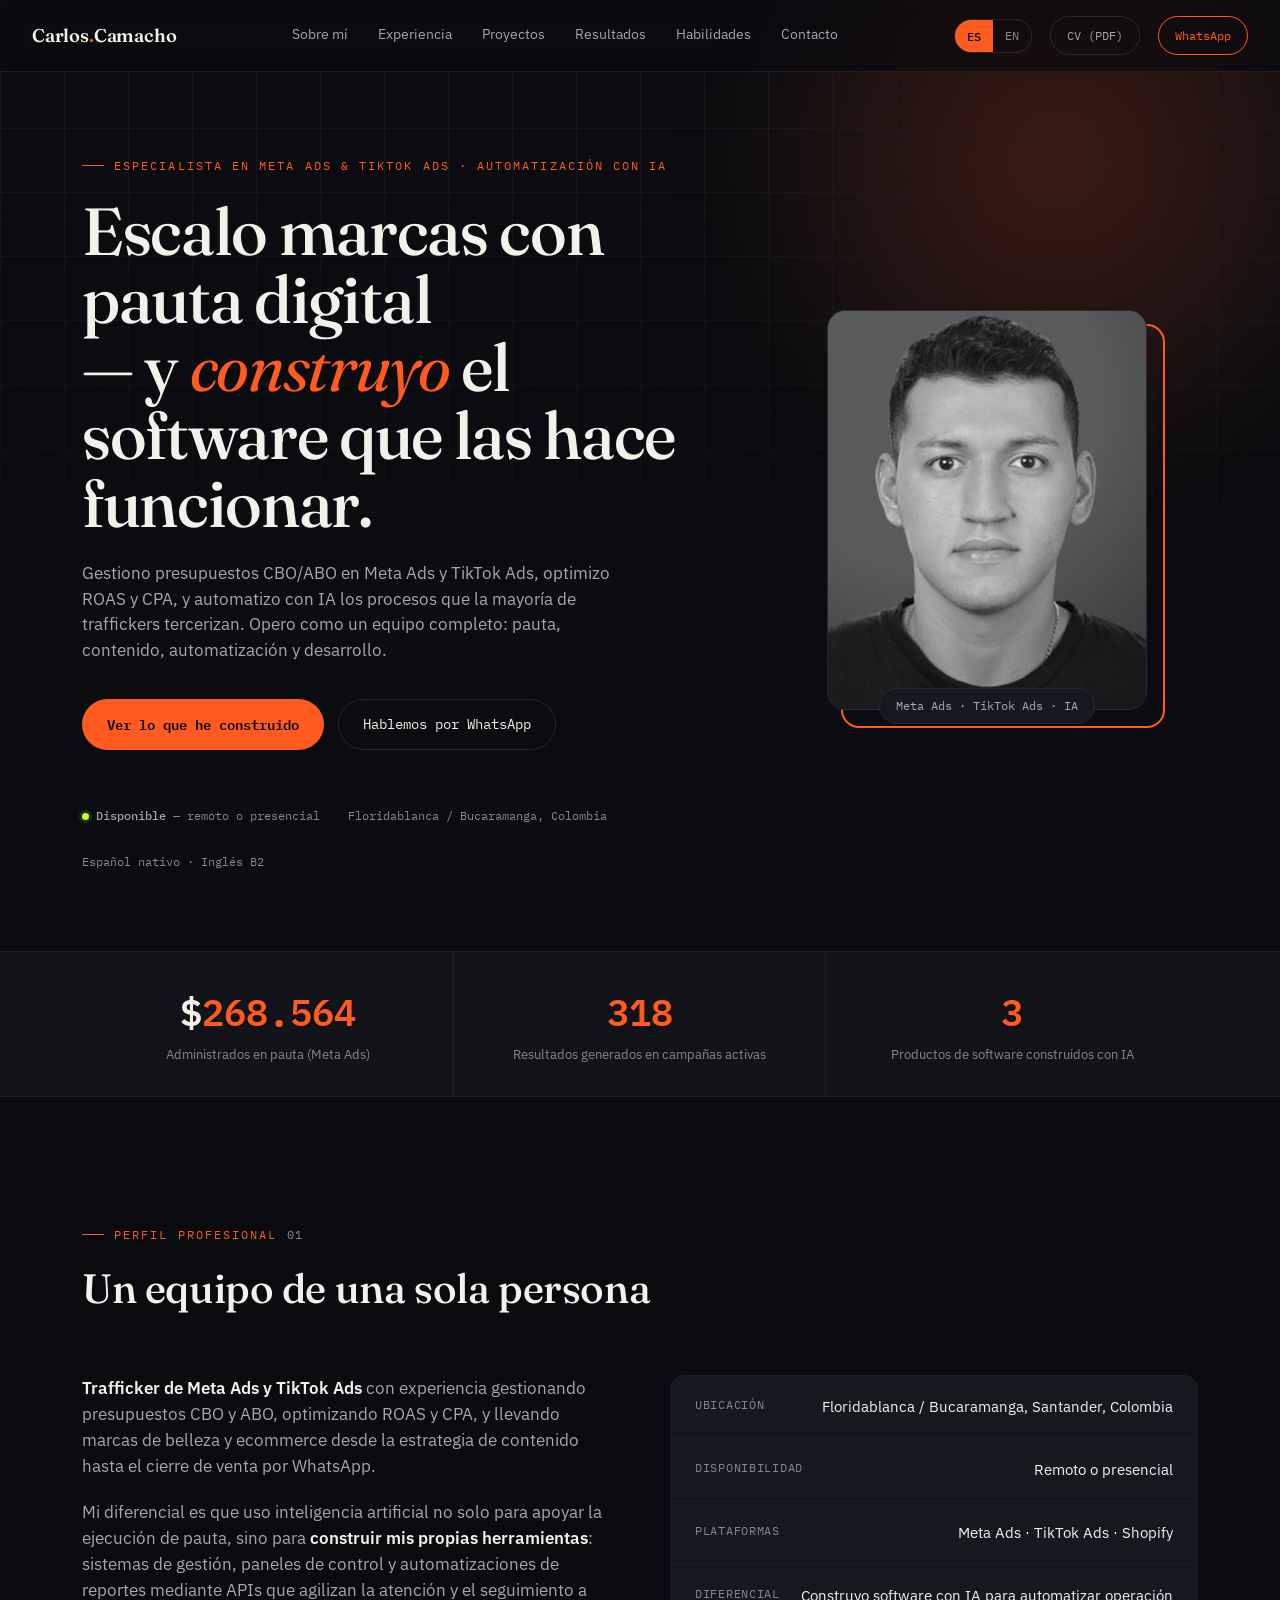
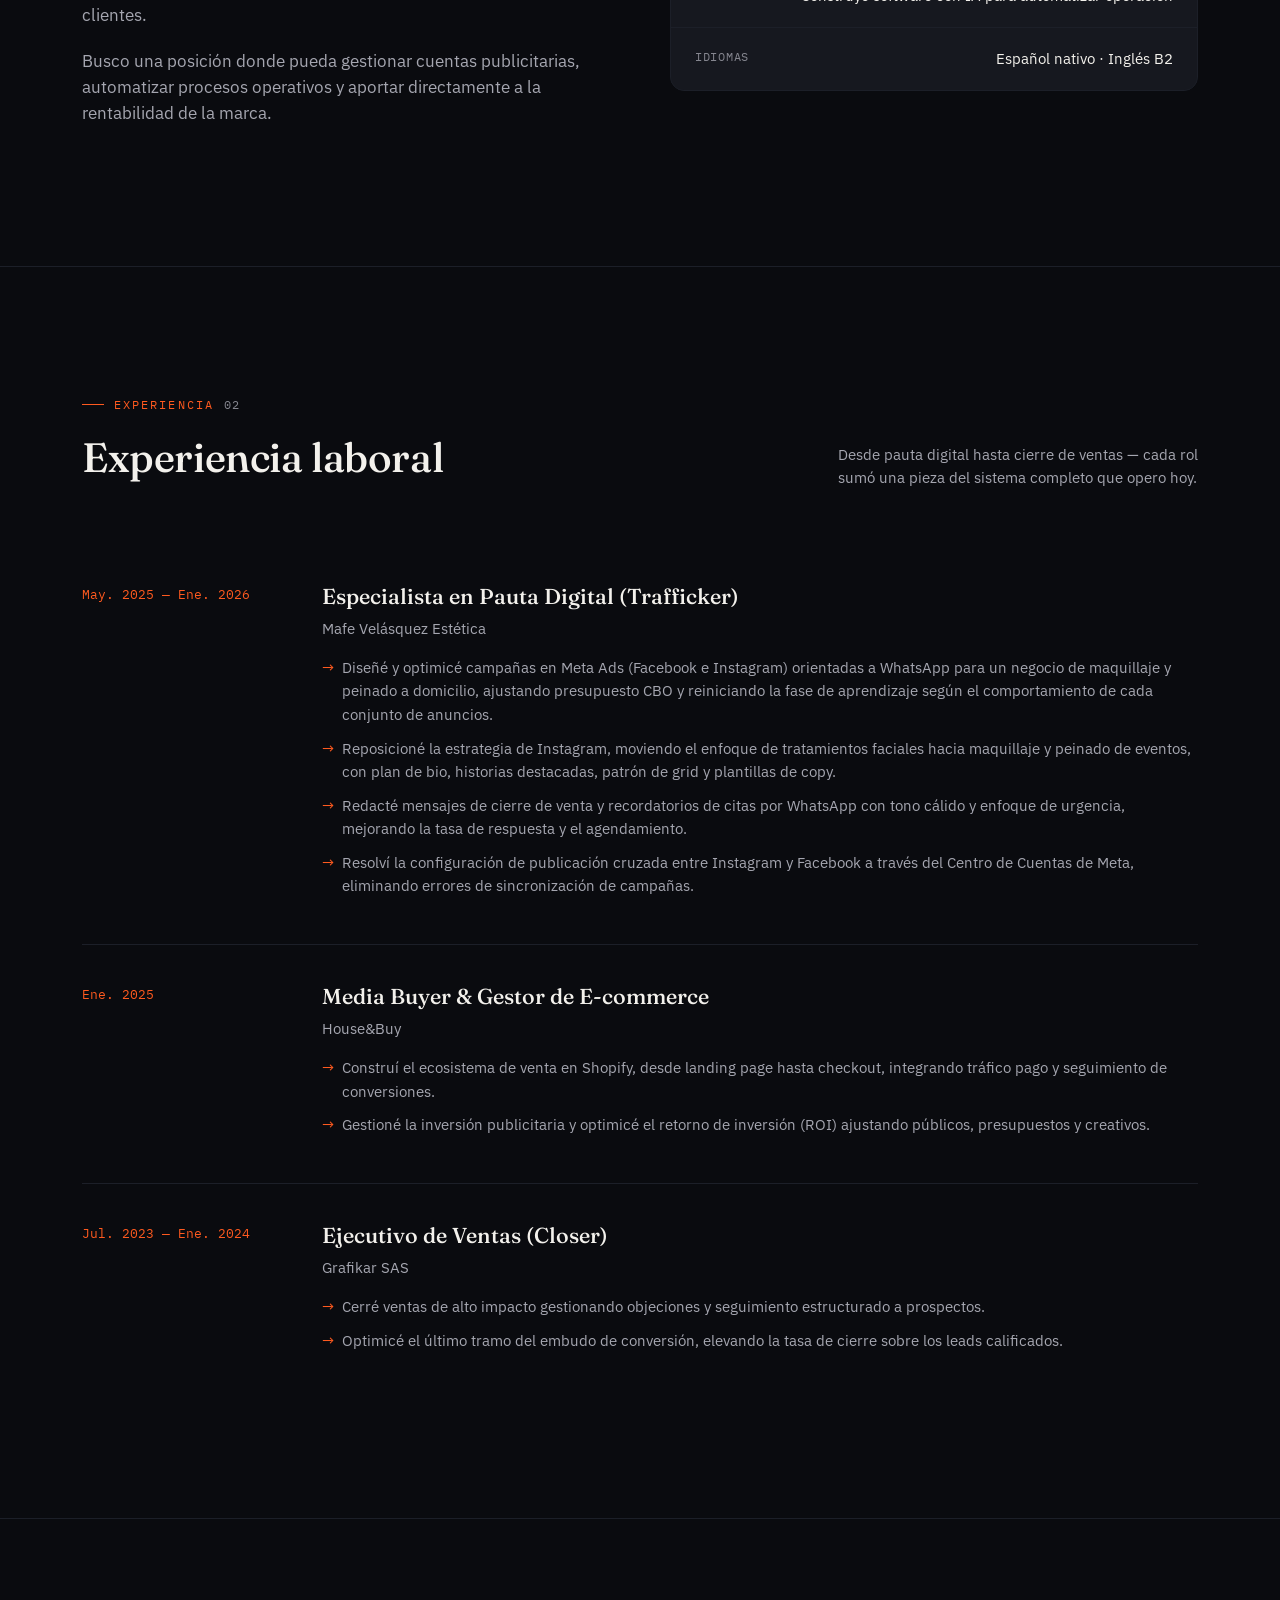
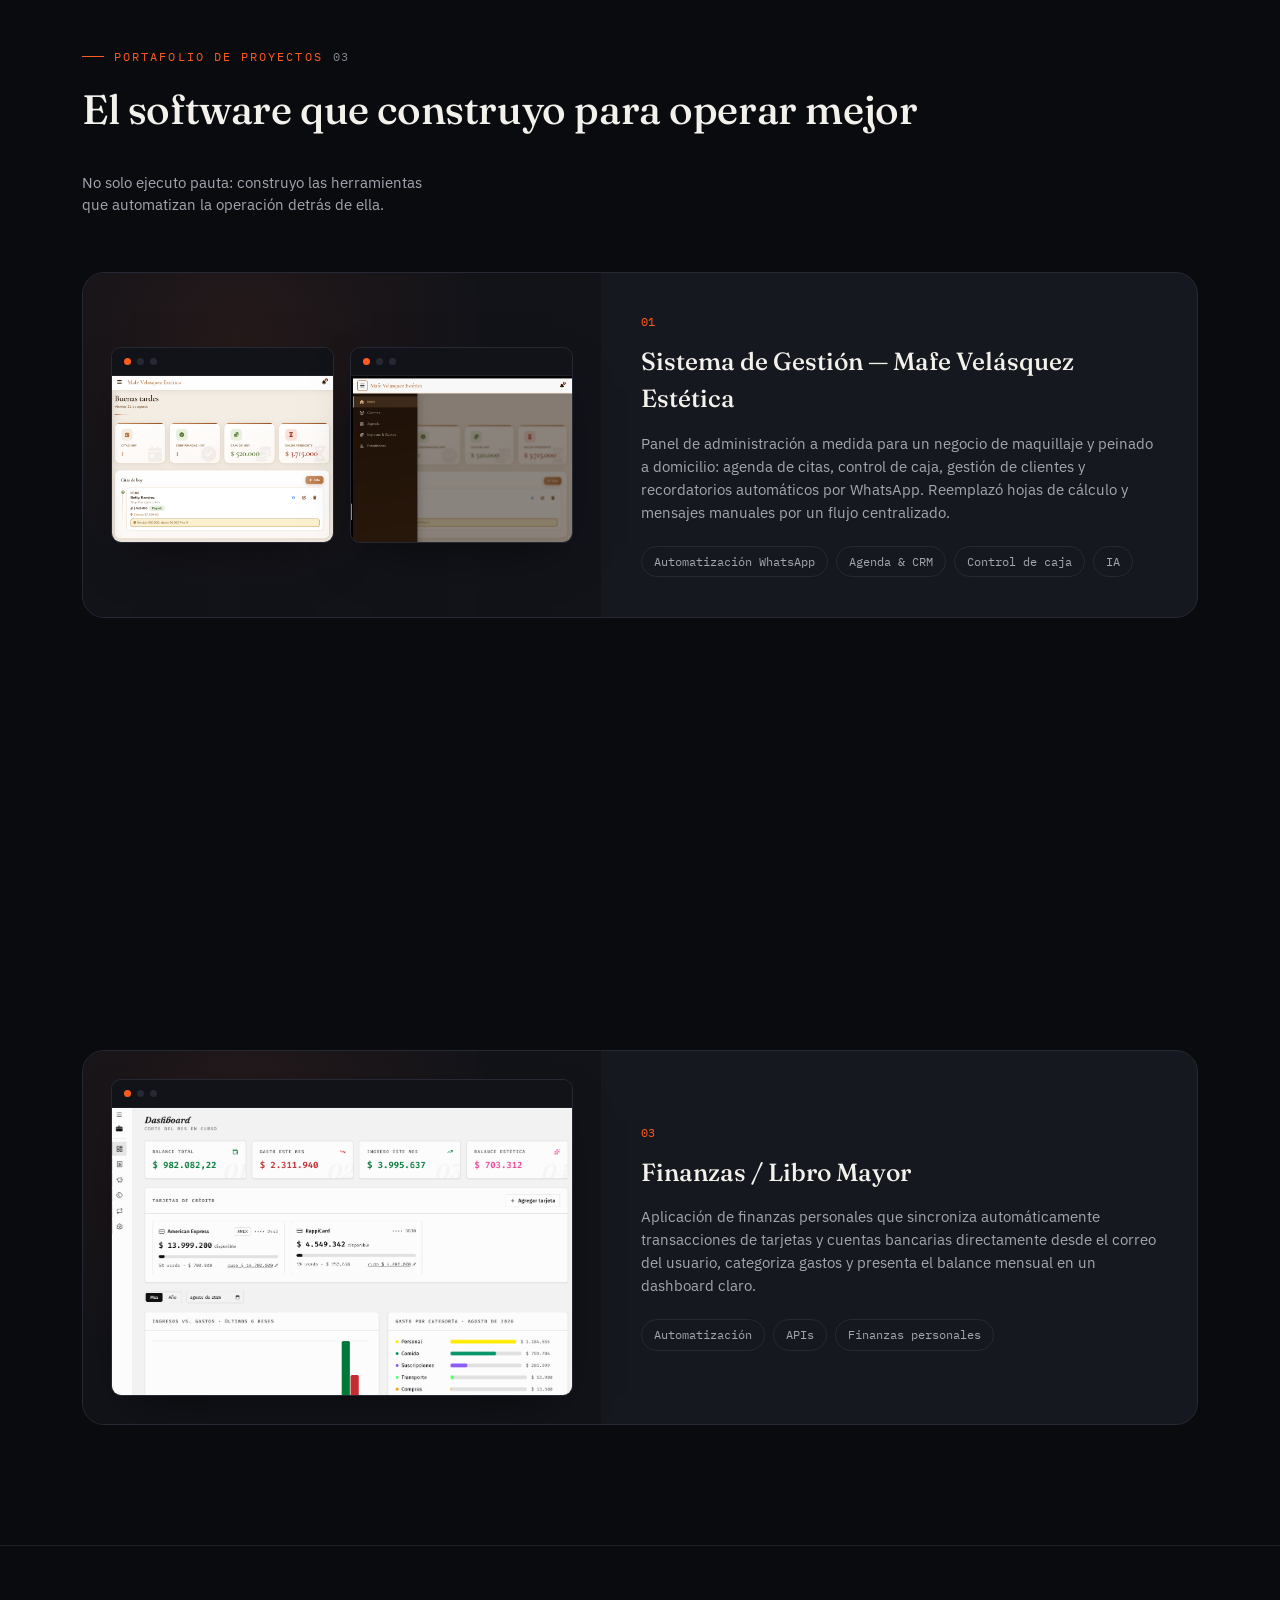
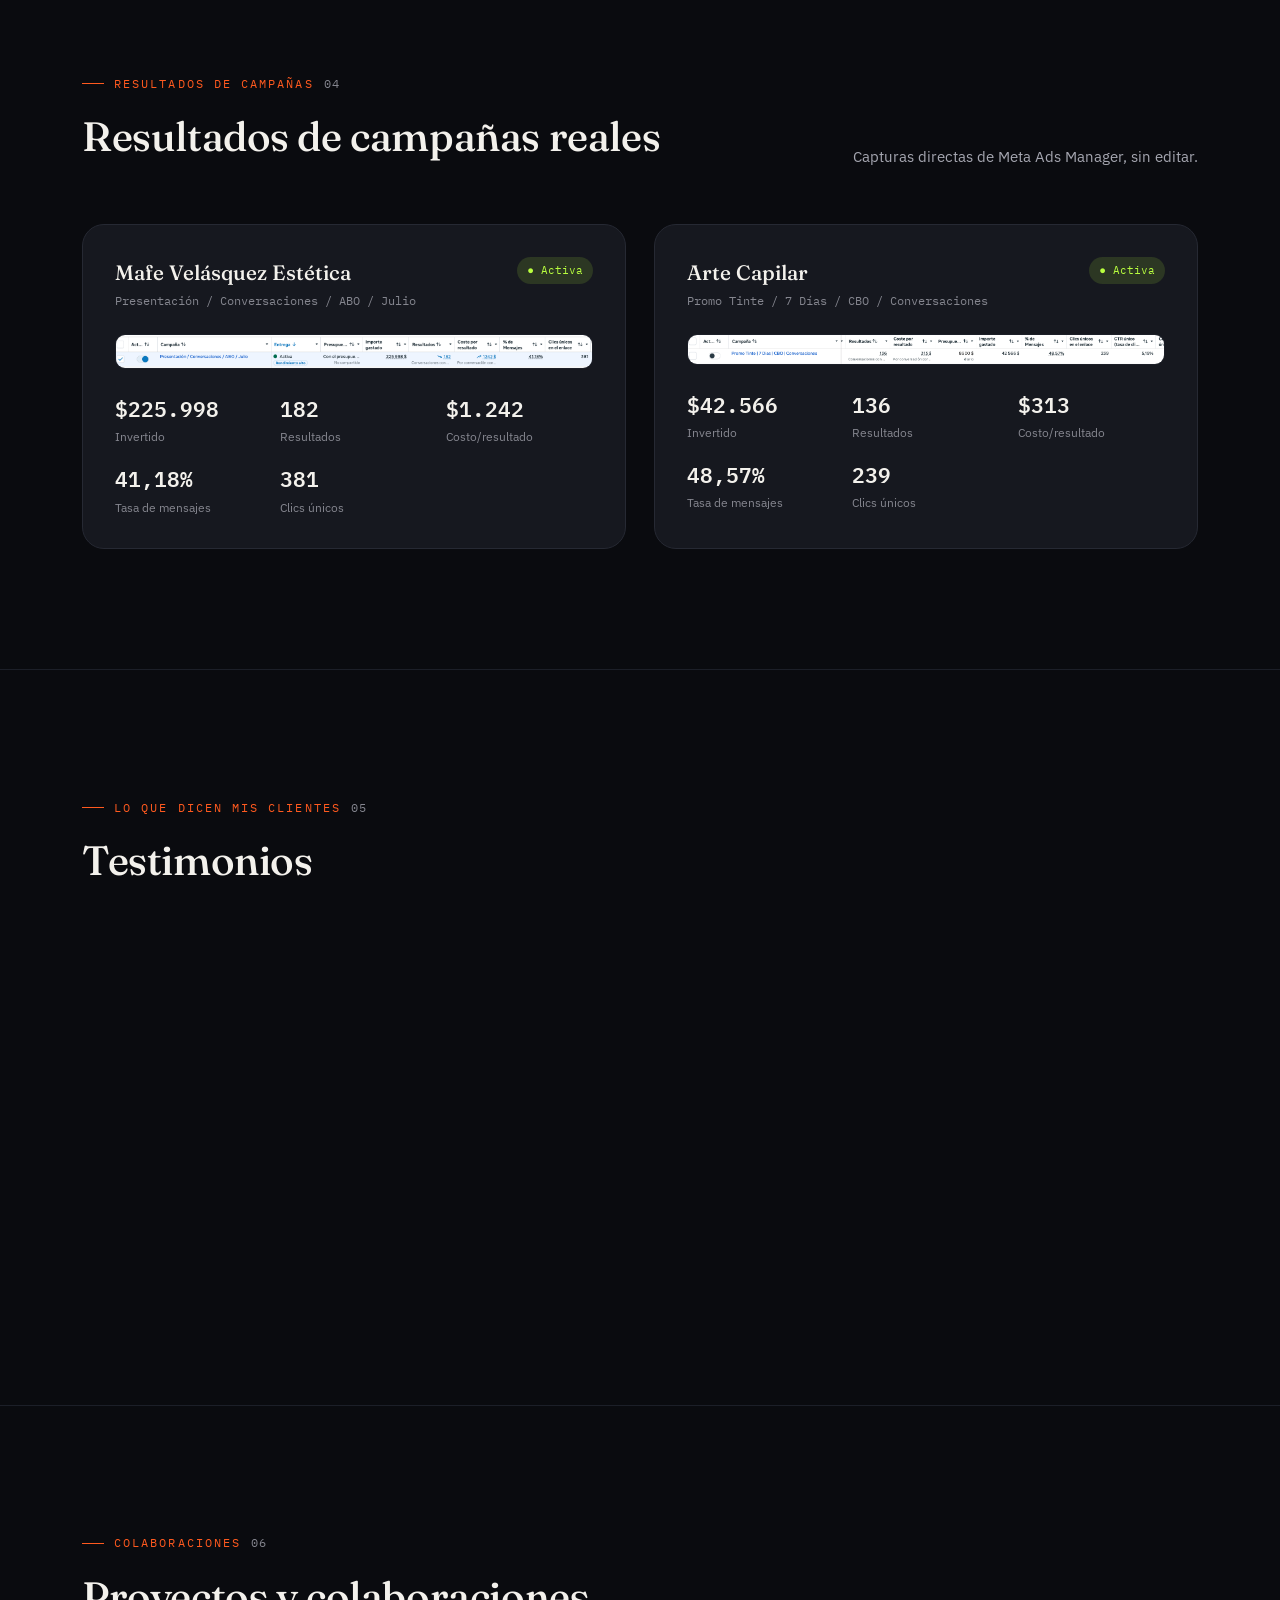
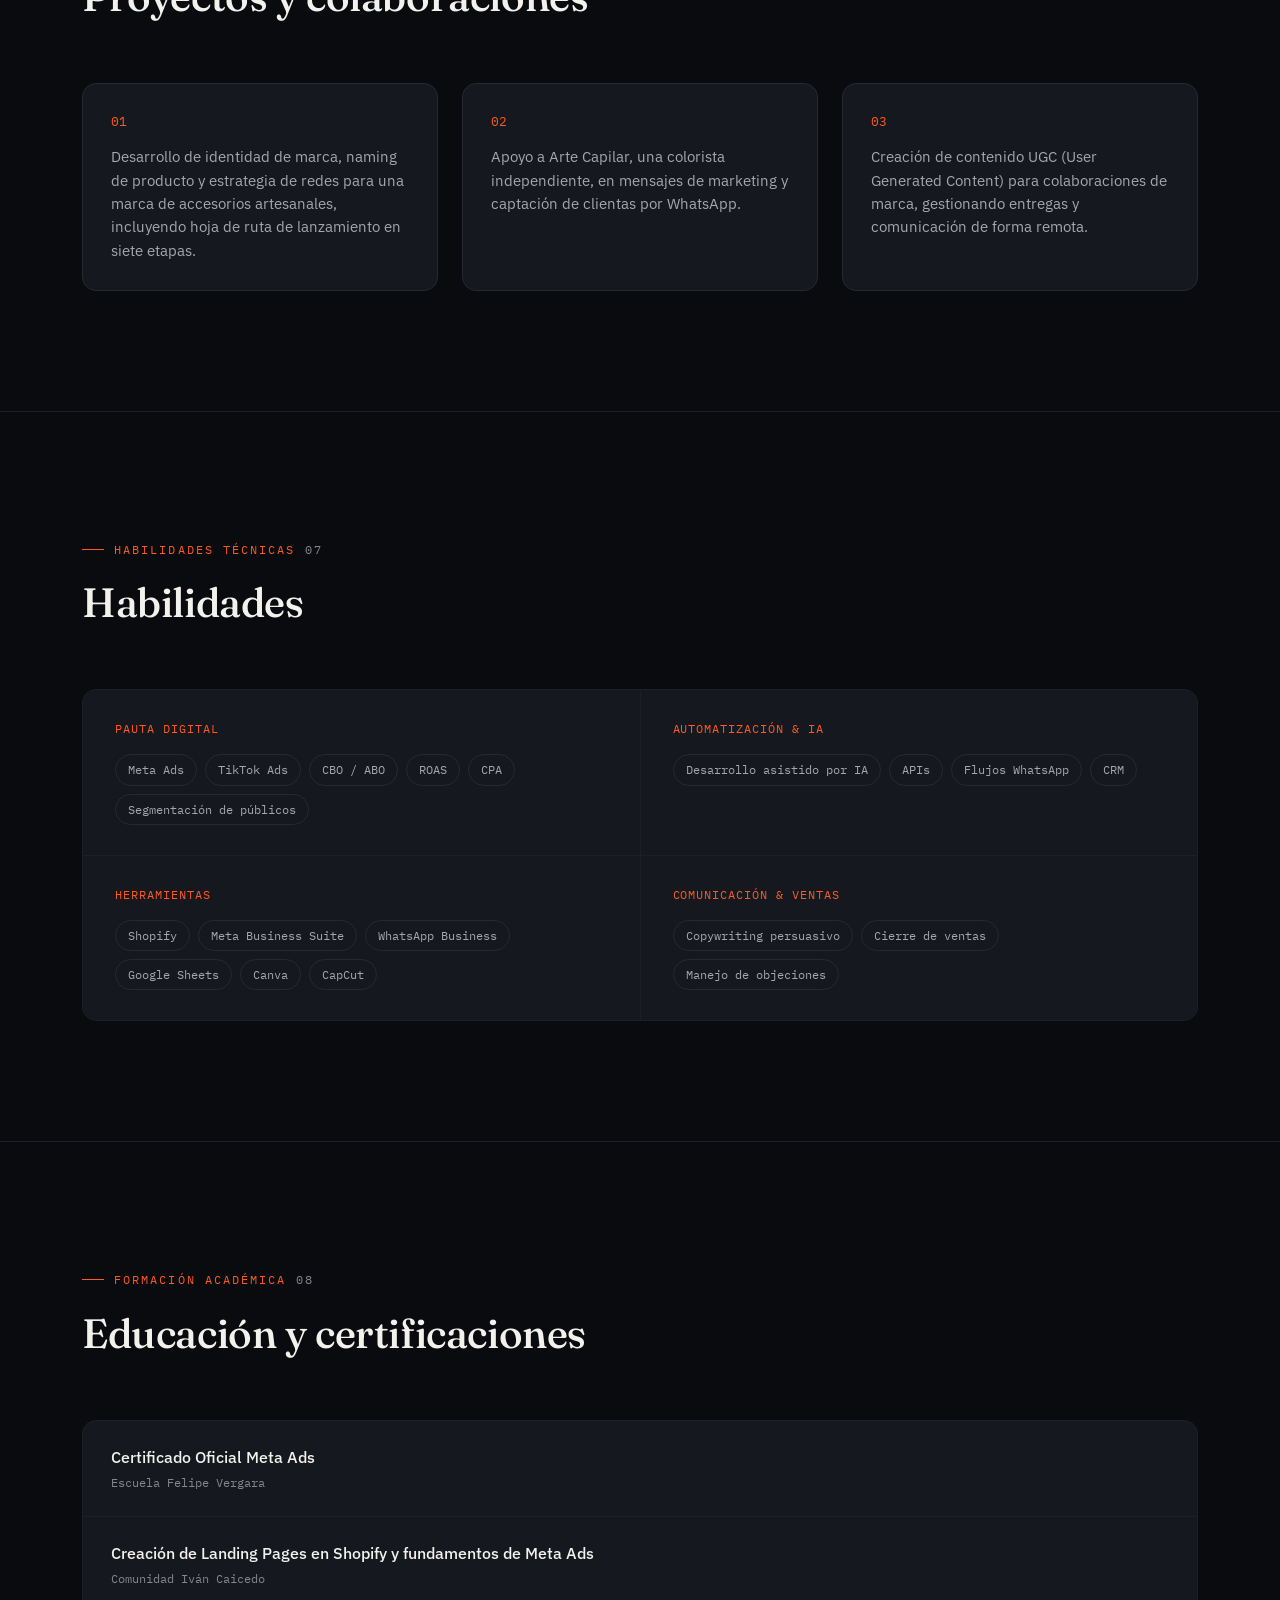
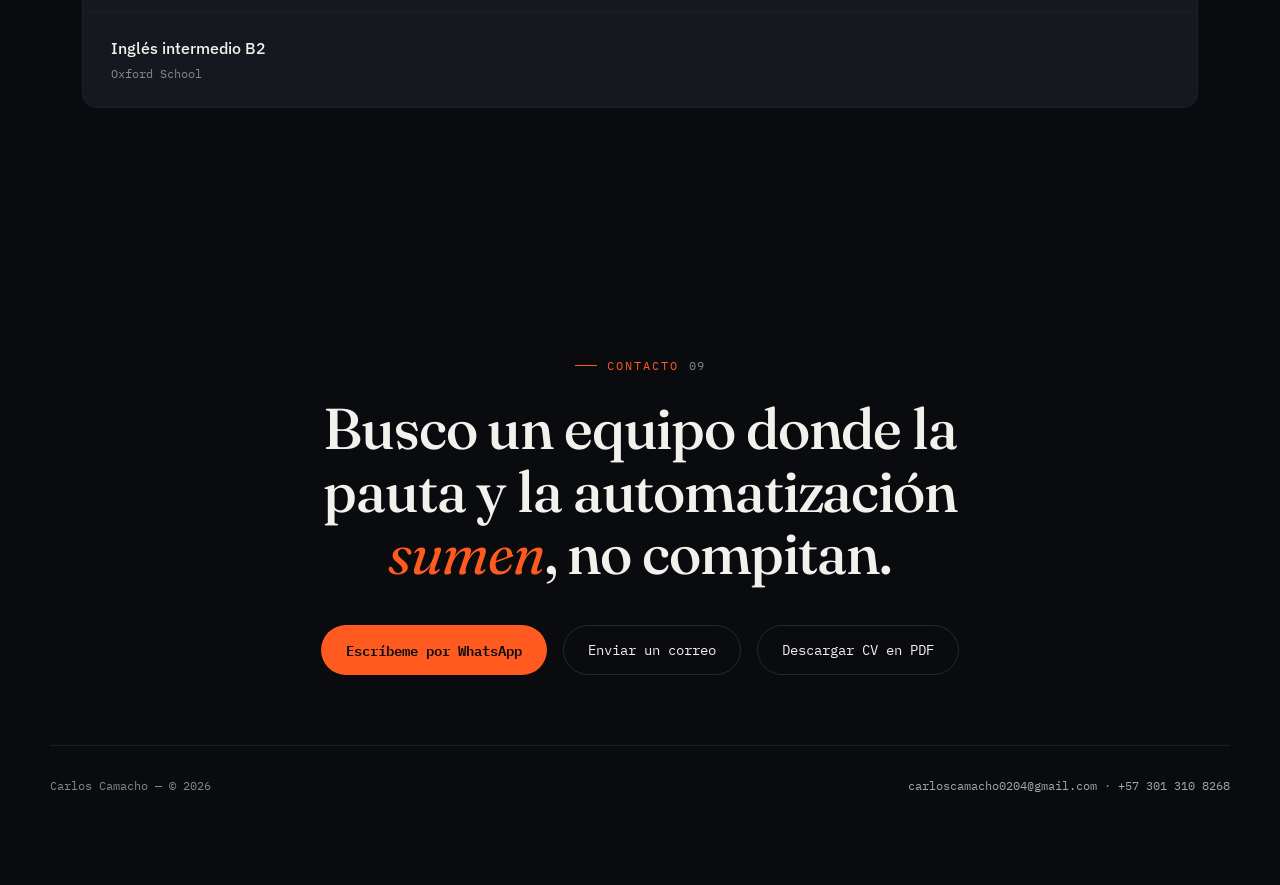
==== commit 0c9d3ecd: "Agrega sección de testimonios de clientes reales Incluye citas verificadas de Mafe Velásquez Estétic" ====
--- a/index.html
+++ b/index.html
@@ -280,6 +280,43 @@
   </div>
 </section>
 
+<section class="section" id="testimonios">
+  <div class="container">
+    <div class="section-head">
+      <div>
+        <div class="kicker section-kicker" data-i18n="testi.kicker">Lo que dicen mis clientes</div>
+        <h2 class="section-title" data-i18n="testi.title">Testimonios</h2>
+      </div>
+    </div>
+    <div class="testi-grid" data-reveal>
+      <div class="testi-card">
+        <div class="testi-mark">&ldquo;</div>
+        <p class="testi-quote" data-i18n="testi.t1.quote">La verdad fue un antes y un después para mi negocio. Venía de meses justos de ingresos, y fue un salto del cielo a la tierra gracias a ti.</p>
+        <div class="testi-author">
+          <span class="testi-name">Mafe Velásquez</span>
+          <span class="testi-role">Mafe Velásquez Estética</span>
+        </div>
+      </div>
+      <div class="testi-card">
+        <div class="testi-mark">&ldquo;</div>
+        <p class="testi-quote" data-i18n="testi.t2.quote">Me impresionó tu trabajo, la verdad nunca pensé que me fuera a ir bien también. Me arrepiento de no habértelo dicho antes, ¡muchas gracias!</p>
+        <div class="testi-author">
+          <span class="testi-name">Arte Capilar</span>
+          <span class="testi-role" data-i18n="testi.t2.role">Colorista independiente</span>
+        </div>
+      </div>
+      <div class="testi-card">
+        <div class="testi-mark">&ldquo;</div>
+        <p class="testi-quote" data-i18n="testi.t3.quote">Me ayudaste mucho con la gestión de mi tienda y a cuadrar el píxel. Te lo agradezco mucho, tanto como con las automatizaciones que me creaste — me ahorraste mucho trabajo. ¡Mil gracias, Carlos!</p>
+        <div class="testi-author">
+          <span class="testi-name">House&amp;Buy</span>
+          <span class="testi-role" data-i18n="testi.t3.role">E-commerce</span>
+        </div>
+      </div>
+    </div>
+  </div>
+</section>
+
 <section class="section" id="colaboraciones">
   <div class="container">
     <div class="section-head">
--- a/css/style.css
+++ b/css/style.css
@@ -757,6 +757,56 @@
   font-size: 0.72rem;
   color: var(--text-muted);
   margin-top: 4px;
+}
+
+/* ---------- Testimonials ---------- */
+.testi-grid {
+  display: grid;
+  grid-template-columns: repeat(3, 1fr);
+  gap: 24px;
+}
+.testi-card {
+  background: var(--bg-card);
+  border: 1px solid var(--border);
+  border-radius: var(--radius);
+  padding: 32px 28px 26px;
+  display: flex;
+  flex-direction: column;
+}
+.testi-mark {
+  font-family: var(--font-display);
+  font-size: 3rem;
+  line-height: 1;
+  color: var(--accent);
+  margin-bottom: 4px;
+}
+.testi-quote {
+  font-family: var(--font-display);
+  font-style: italic;
+  font-weight: 400;
+  font-size: 1.02rem;
+  color: var(--text-primary);
+  line-height: 1.5;
+  flex: 1;
+  margin-bottom: 22px;
+}
+.testi-author {
+  display: flex;
+  flex-direction: column;
+  gap: 2px;
+  padding-top: 14px;
+  border-top: 1px solid var(--border-soft);
+}
+.testi-name {
+  font-weight: 600;
+  font-size: 0.92rem;
+}
+.testi-role {
+  font-family: var(--font-mono);
+  font-size: 0.72rem;
+  color: var(--text-muted);
+  text-transform: uppercase;
+  letter-spacing: 0.05em;
 }
 
 /* ---------- Collaborations ---------- */
@@ -905,6 +955,7 @@
   .project-card:nth-child(even) .project-body { order: 2; }
   .project-media.two-shot { grid-template-columns: 1fr; }
   .results-grid { grid-template-columns: 1fr; }
+  .testi-grid { grid-template-columns: 1fr; }
   .collab-grid { grid-template-columns: 1fr; }
   .skills-grid { grid-template-columns: 1fr; }
   .container { padding: 0 20px; }
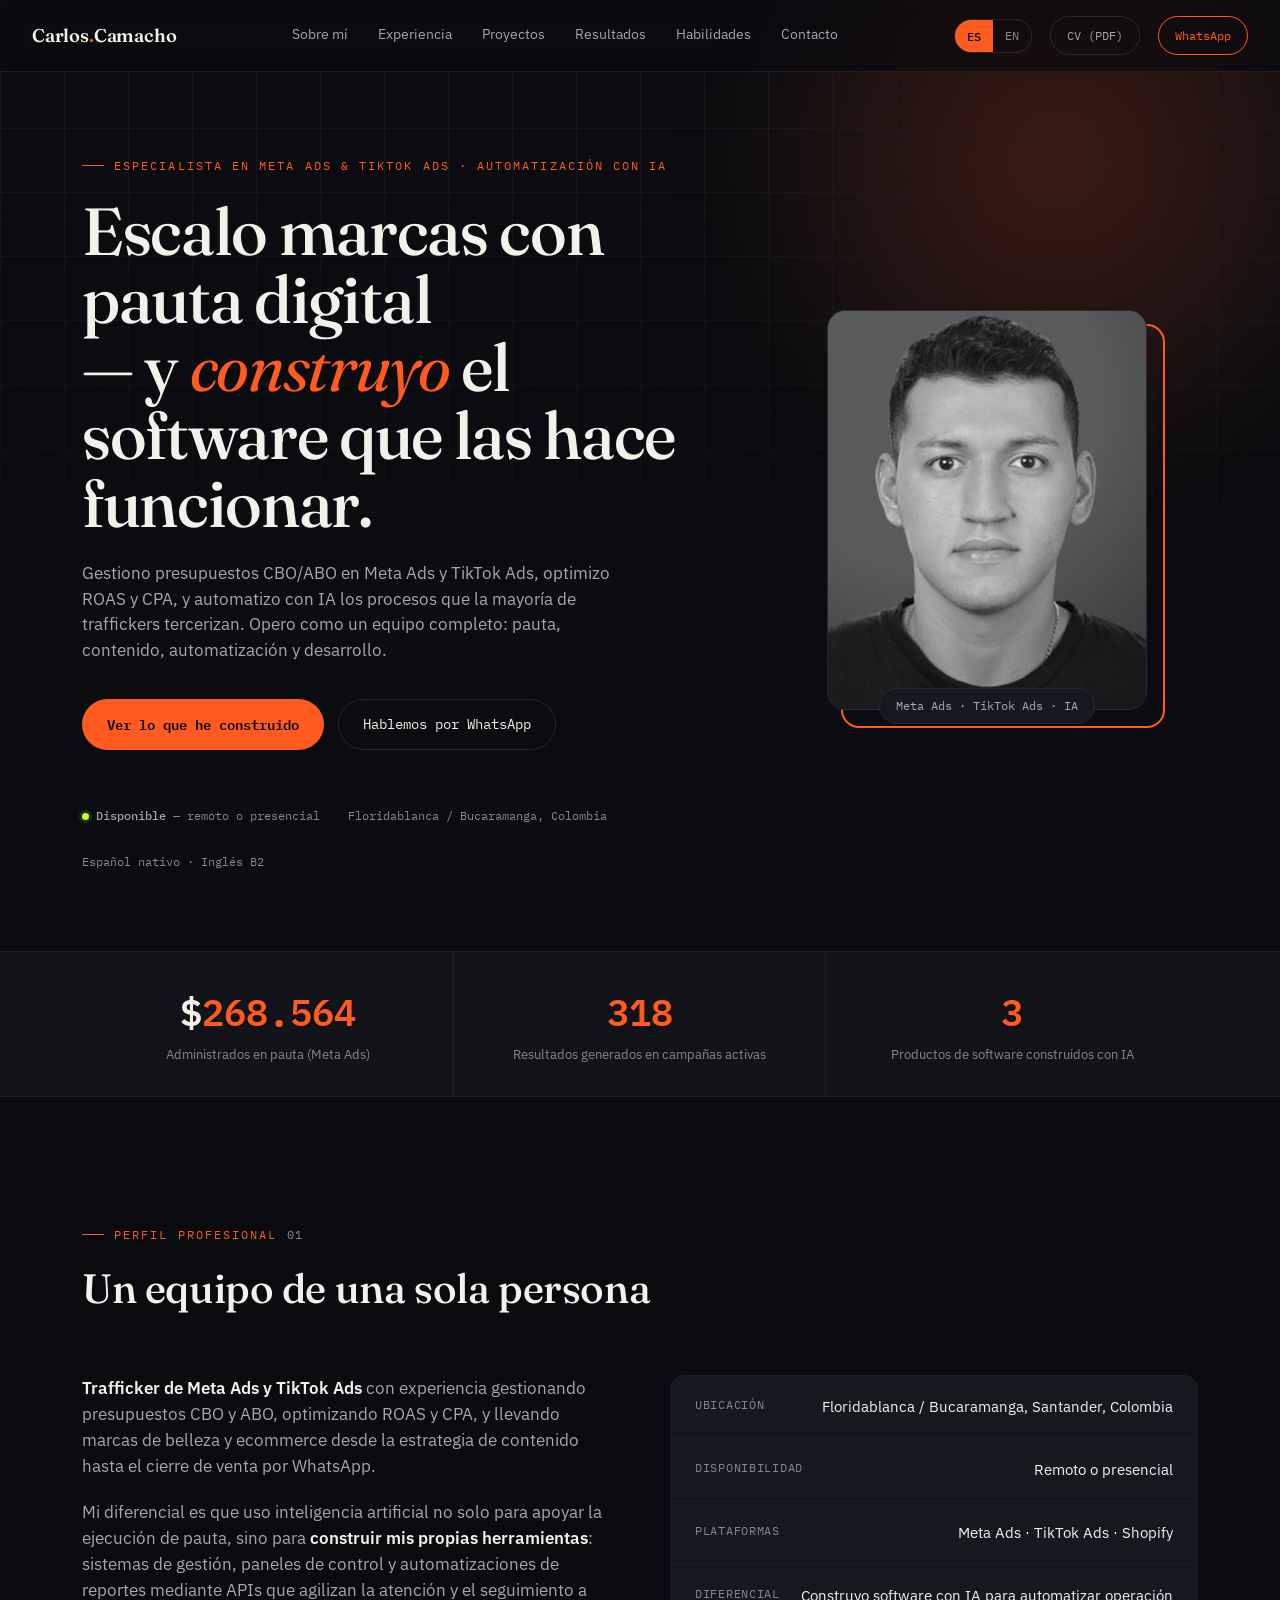
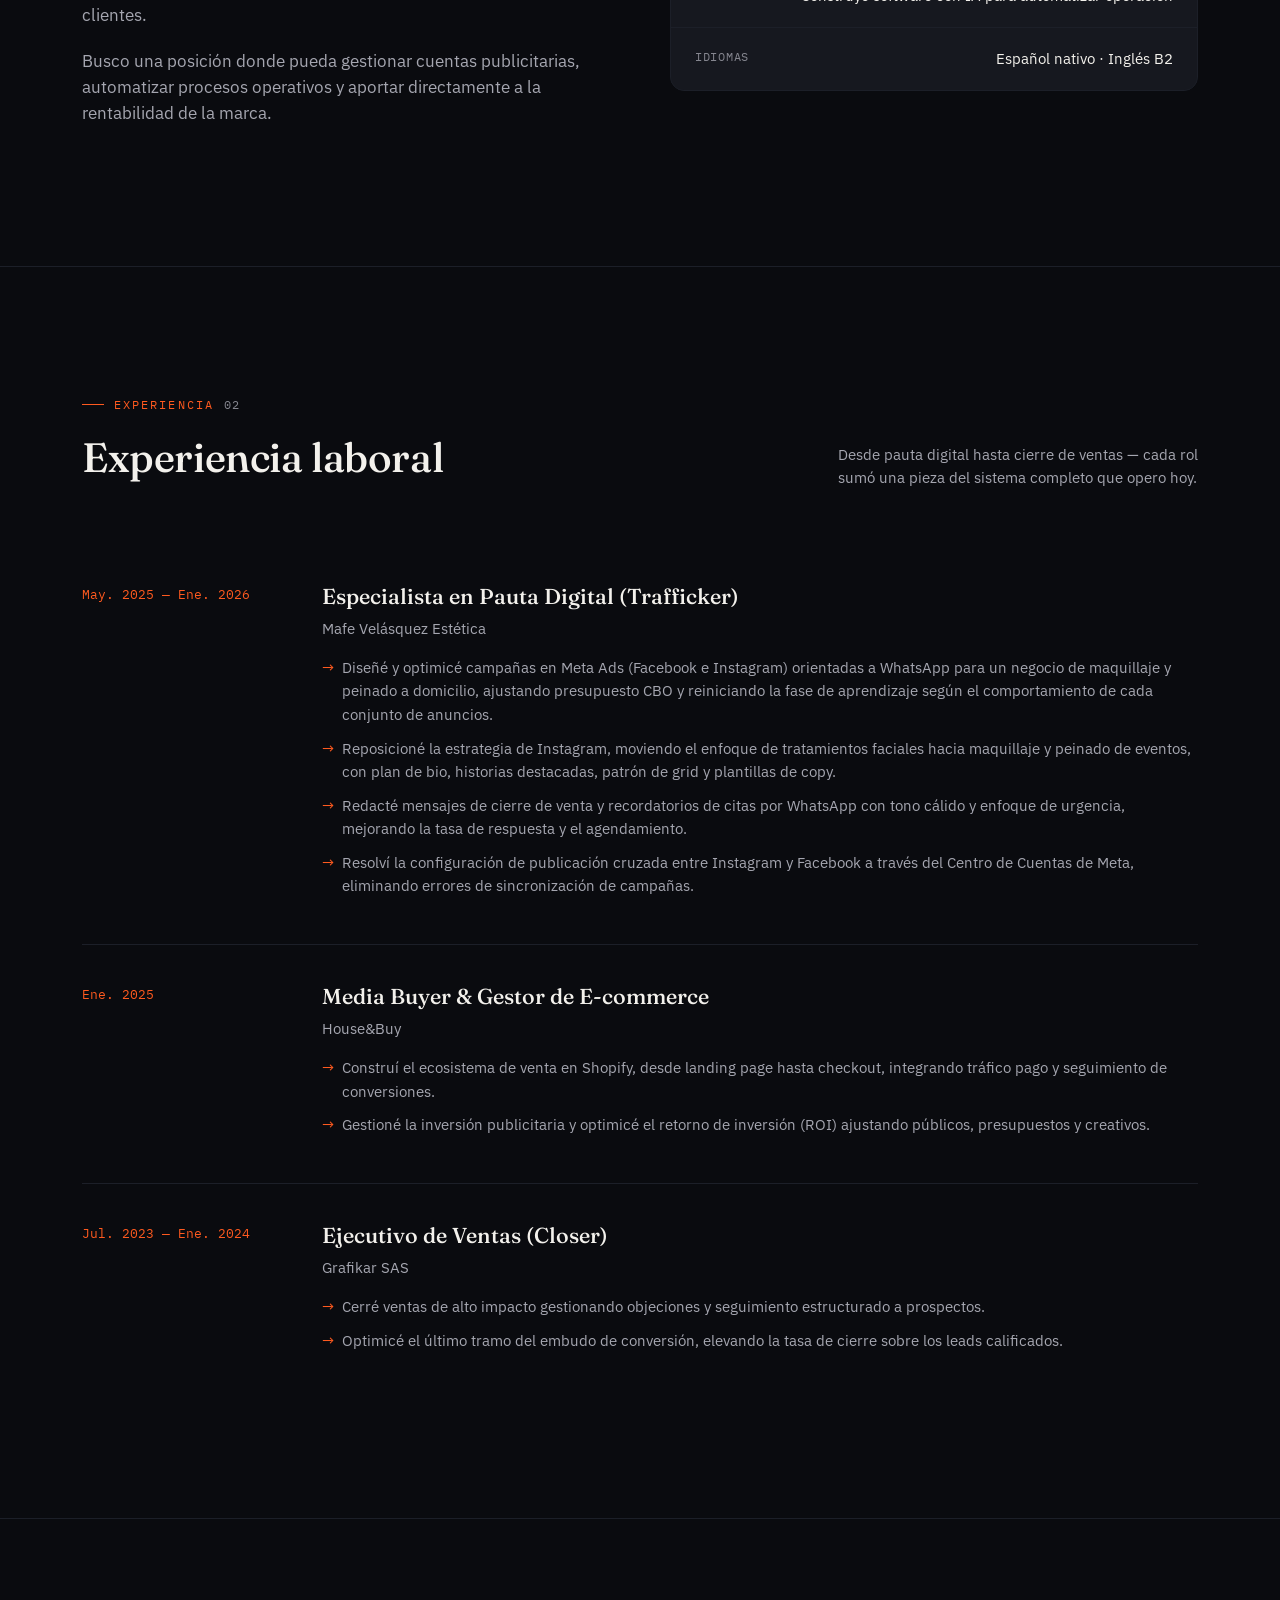
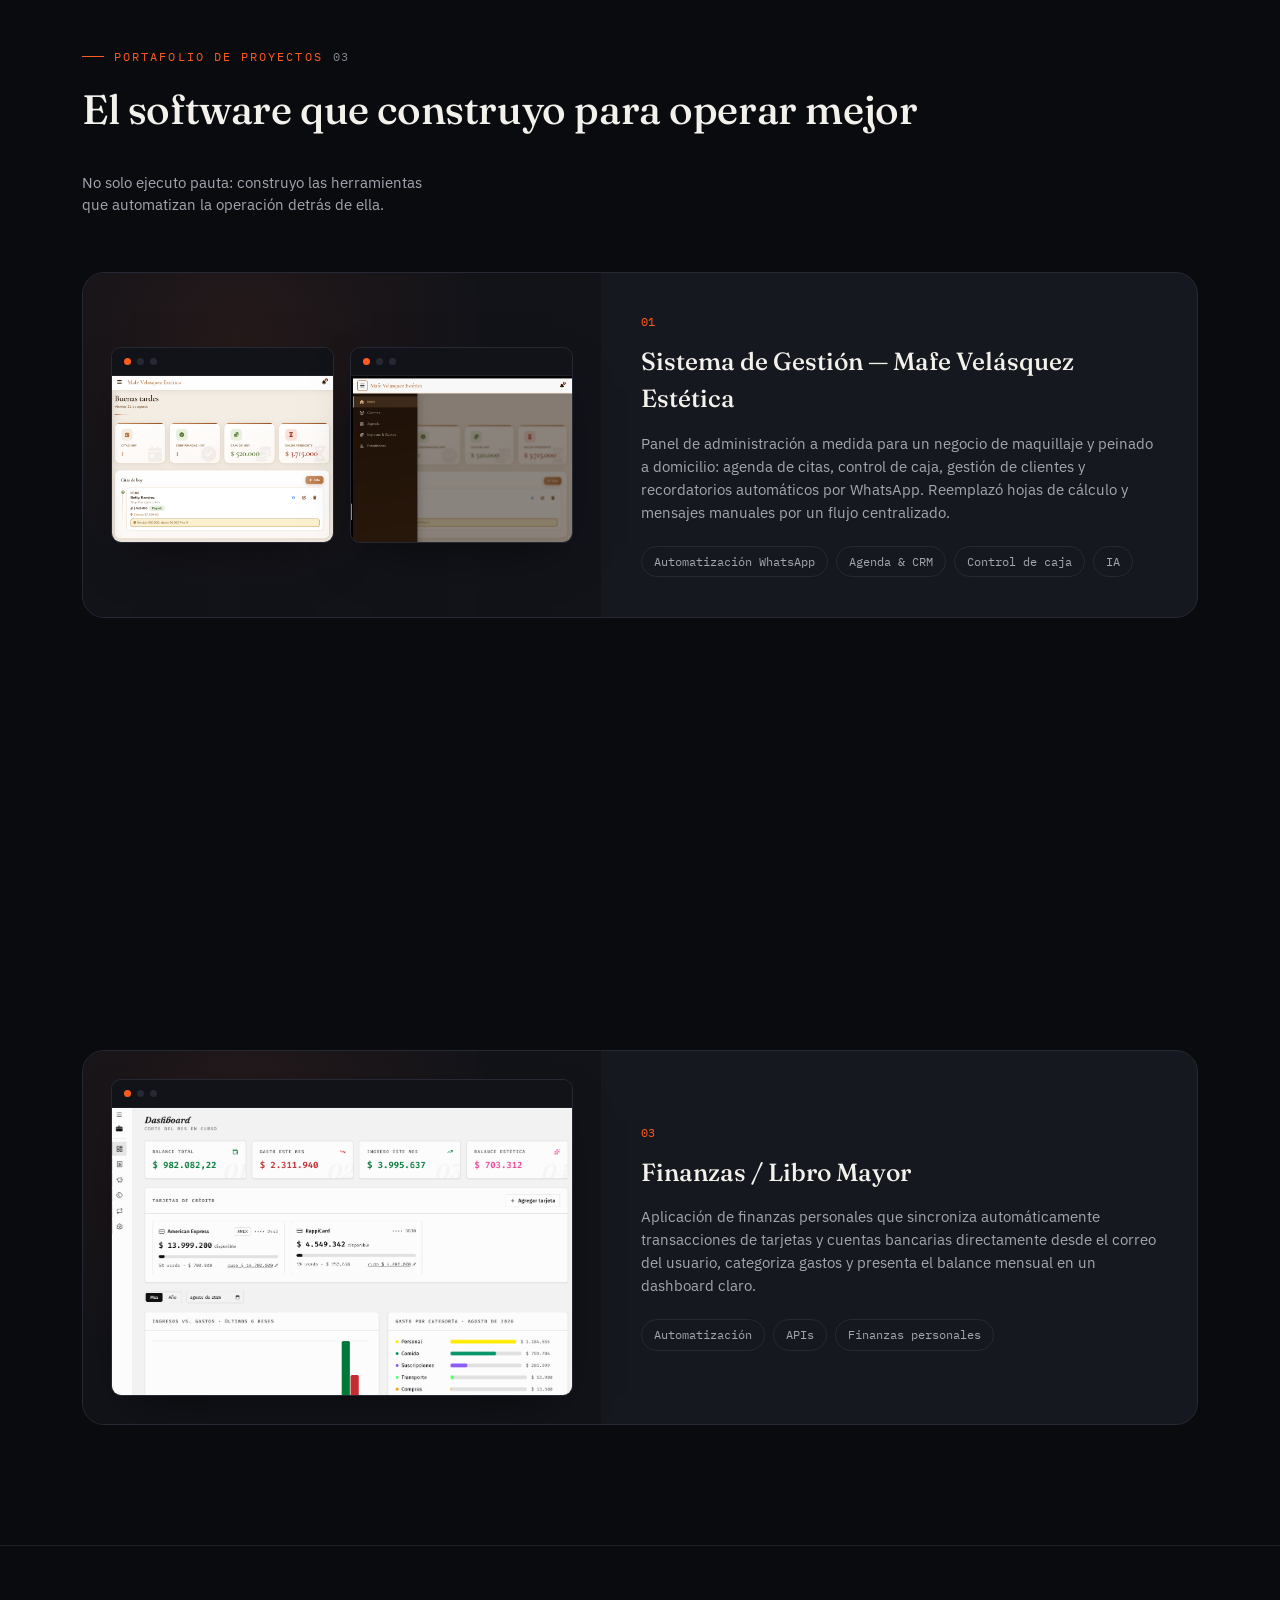
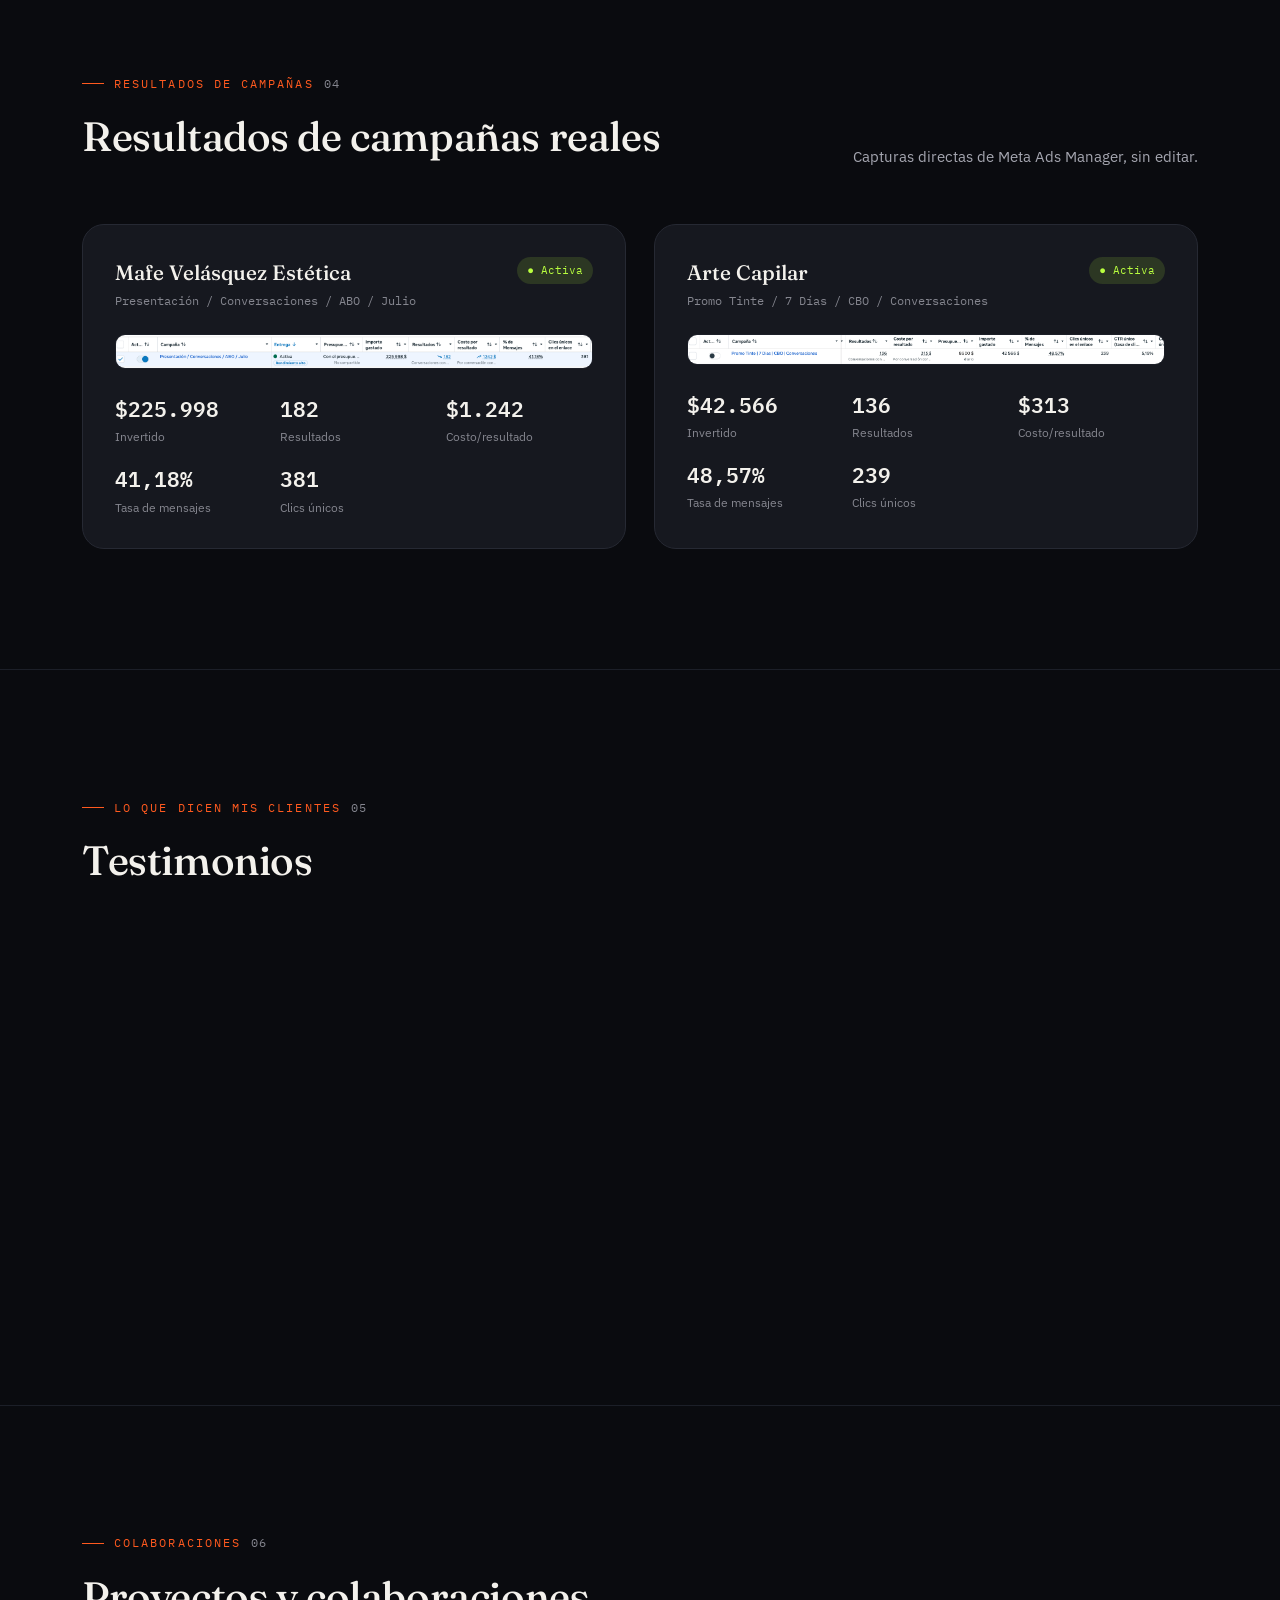
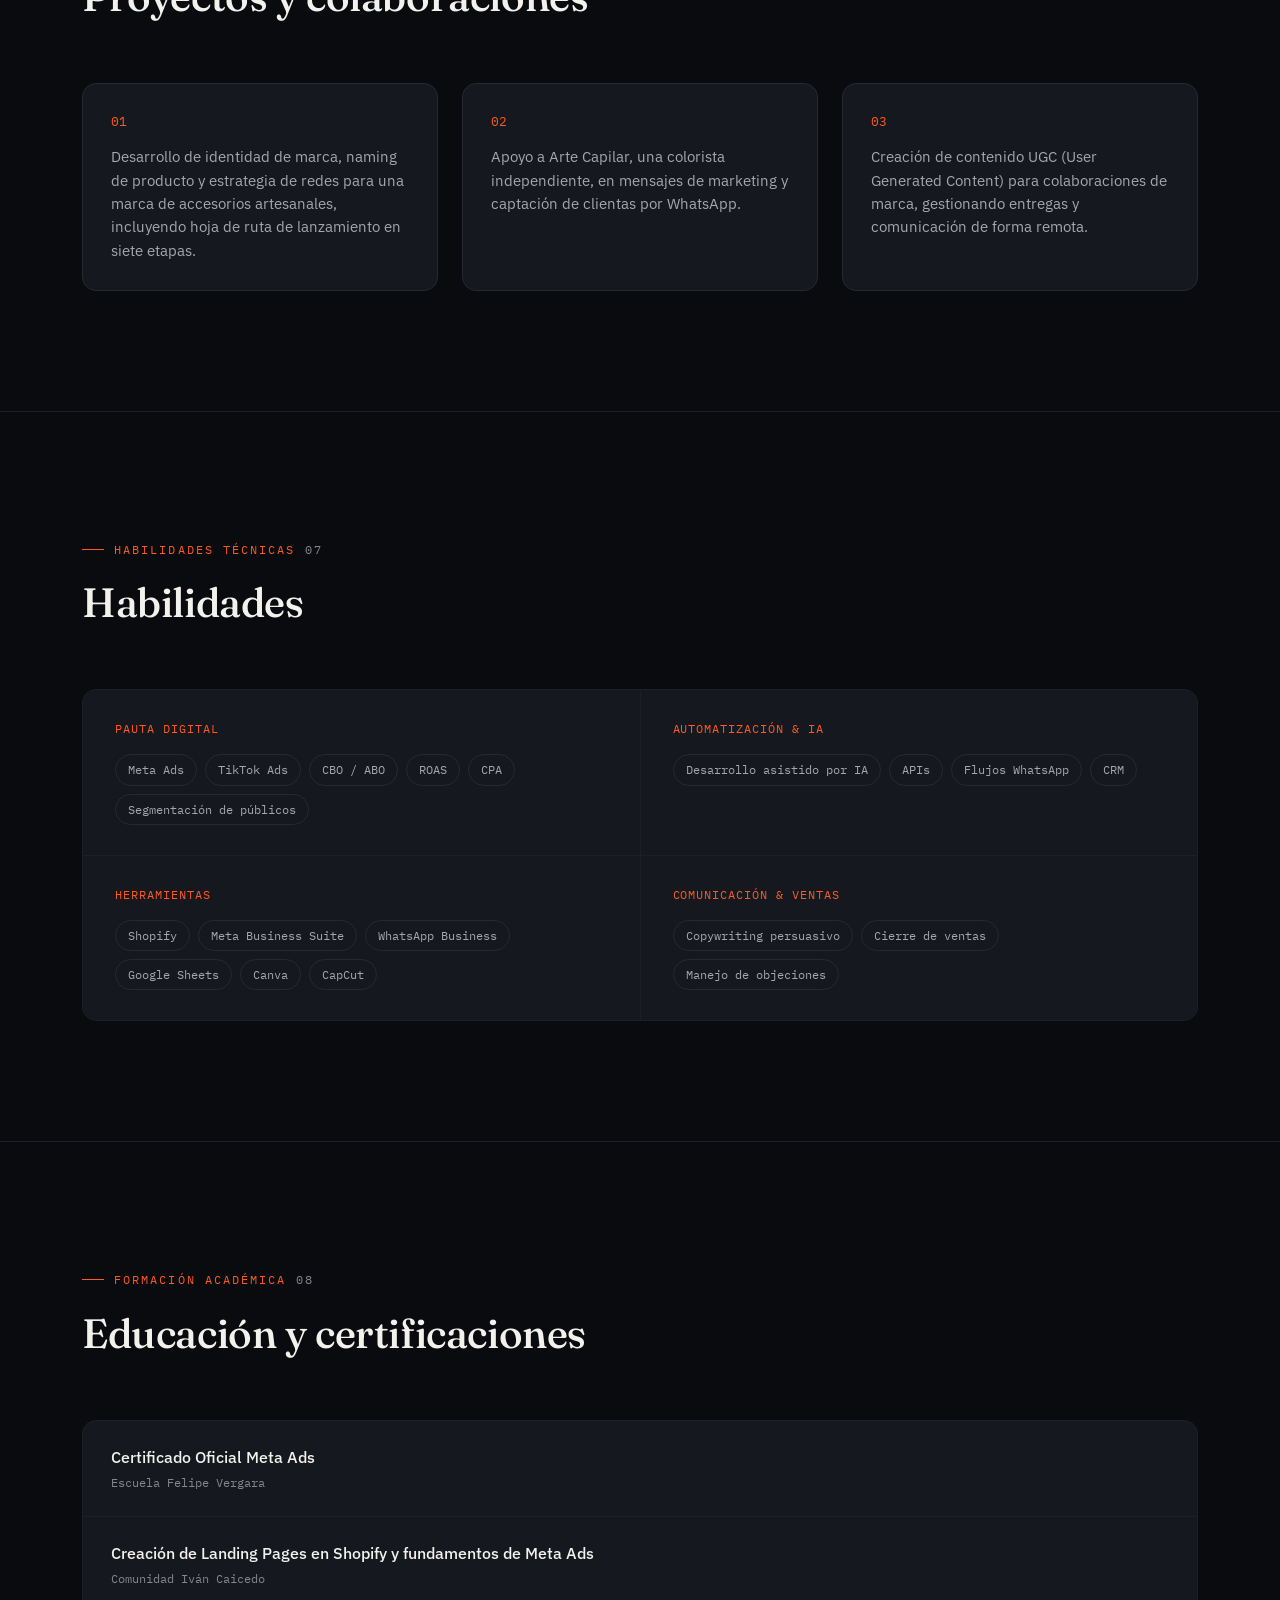
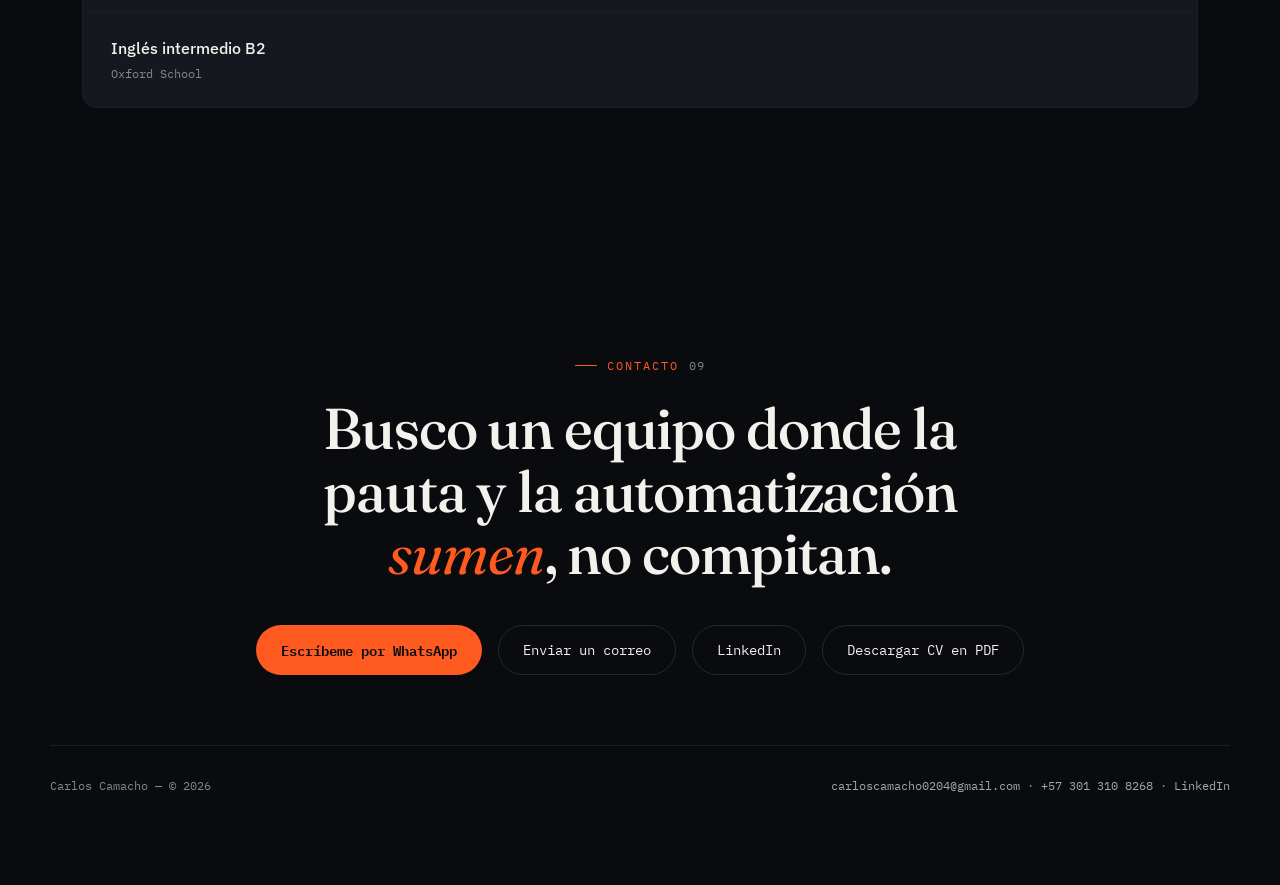
==== commit 352e1466: "Agrega enlace de LinkedIn al sitio y al CV en PDF" ====
--- a/index.html
+++ b/index.html
@@ -419,12 +419,13 @@
     <div class="contact-actions">
       <a href="https://wa.me/573013108268" target="_blank" rel="noopener" class="btn btn-primary" data-i18n="contact.whatsapp">Escríbeme por WhatsApp</a>
       <a href="mailto:carloscamacho0204@gmail.com" class="btn btn-ghost" data-i18n="contact.email">Enviar un correo</a>
+      <a href="https://www.linkedin.com/in/carlos-camacho-841854282" target="_blank" rel="noopener" class="btn btn-ghost">LinkedIn</a>
       <a href="Carlos-Camacho-CV.pdf" download class="btn btn-ghost" data-i18n="contact.cv">Descargar CV en PDF</a>
     </div>
   </div>
   <div class="container footer-bottom">
     <span>Carlos Camacho — © 2026</span>
-    <span><a href="mailto:carloscamacho0204@gmail.com">carloscamacho0204@gmail.com</a> · <a href="tel:+573013108268">+57 301 310 8268</a></span>
+    <span><a href="mailto:carloscamacho0204@gmail.com">carloscamacho0204@gmail.com</a> · <a href="tel:+573013108268">+57 301 310 8268</a> · <a href="https://www.linkedin.com/in/carlos-camacho-841854282" target="_blank" rel="noopener">LinkedIn</a></span>
   </div>
 </section>
 
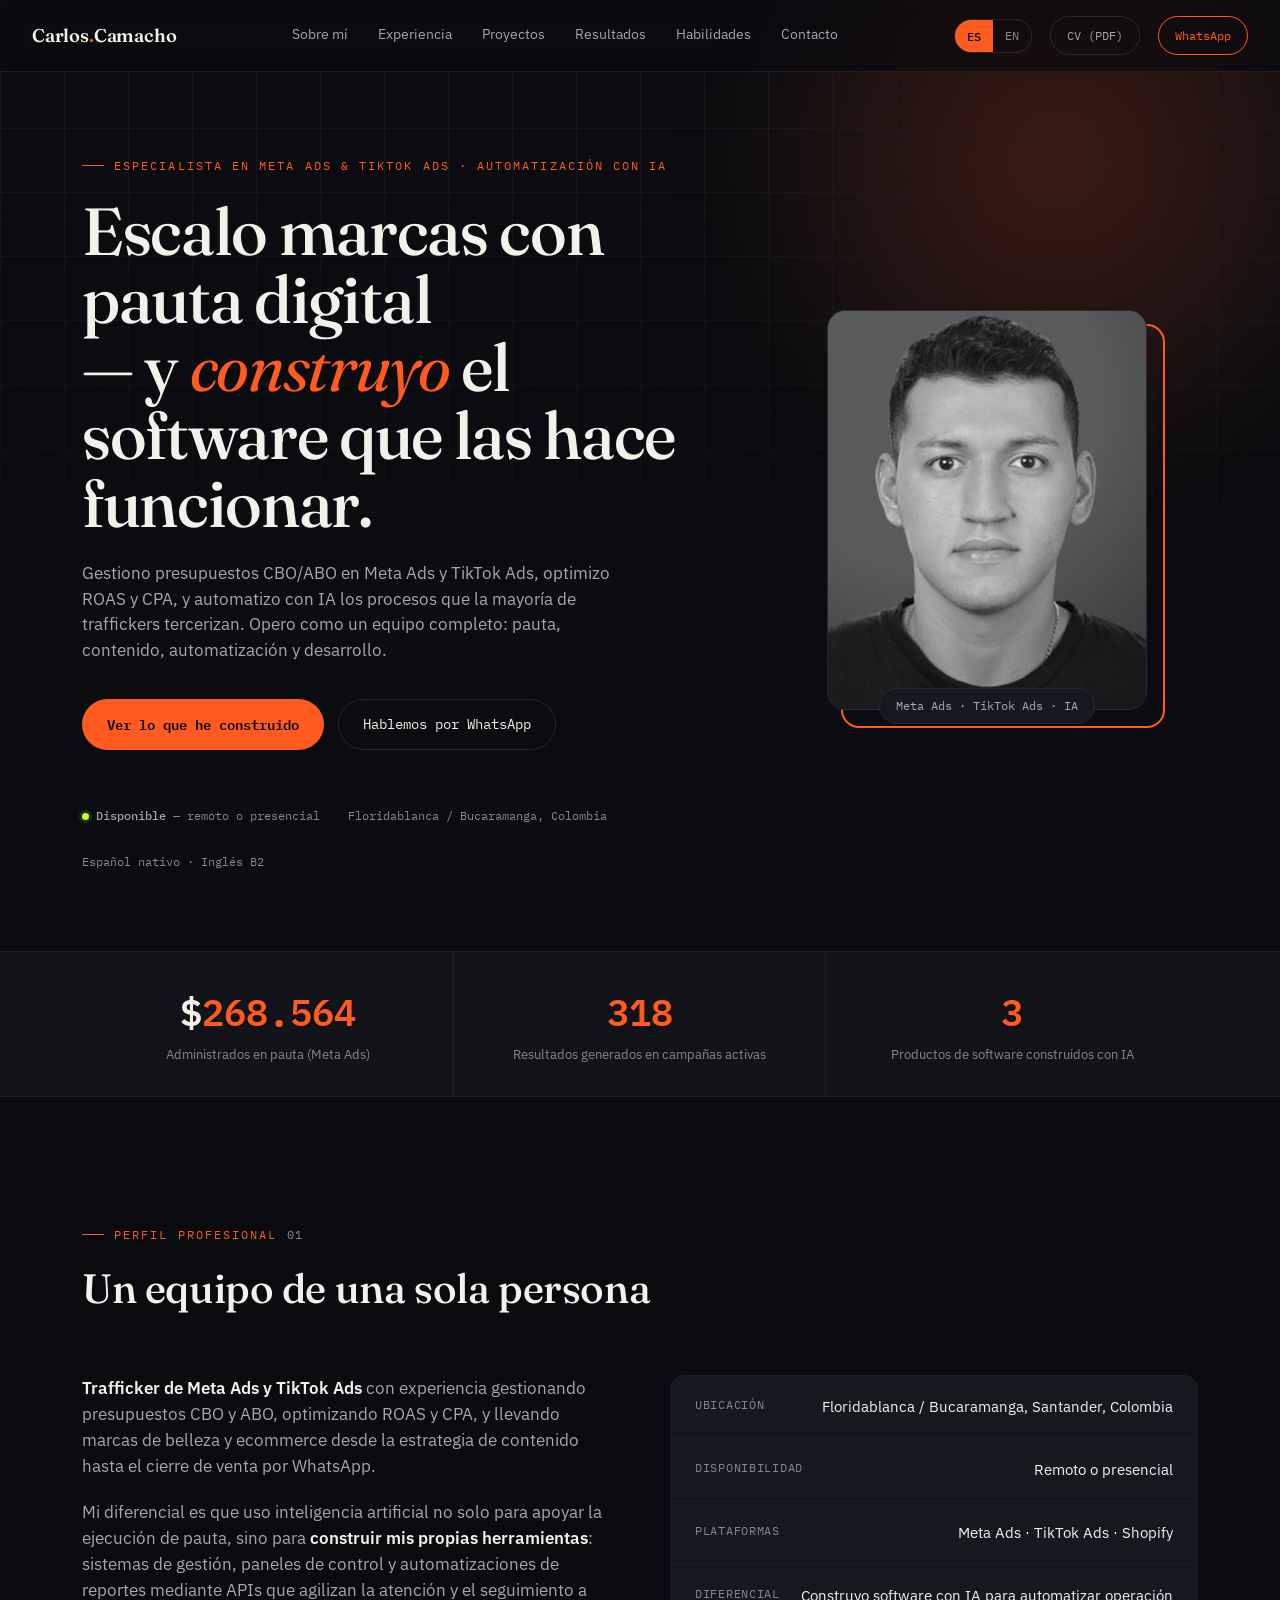
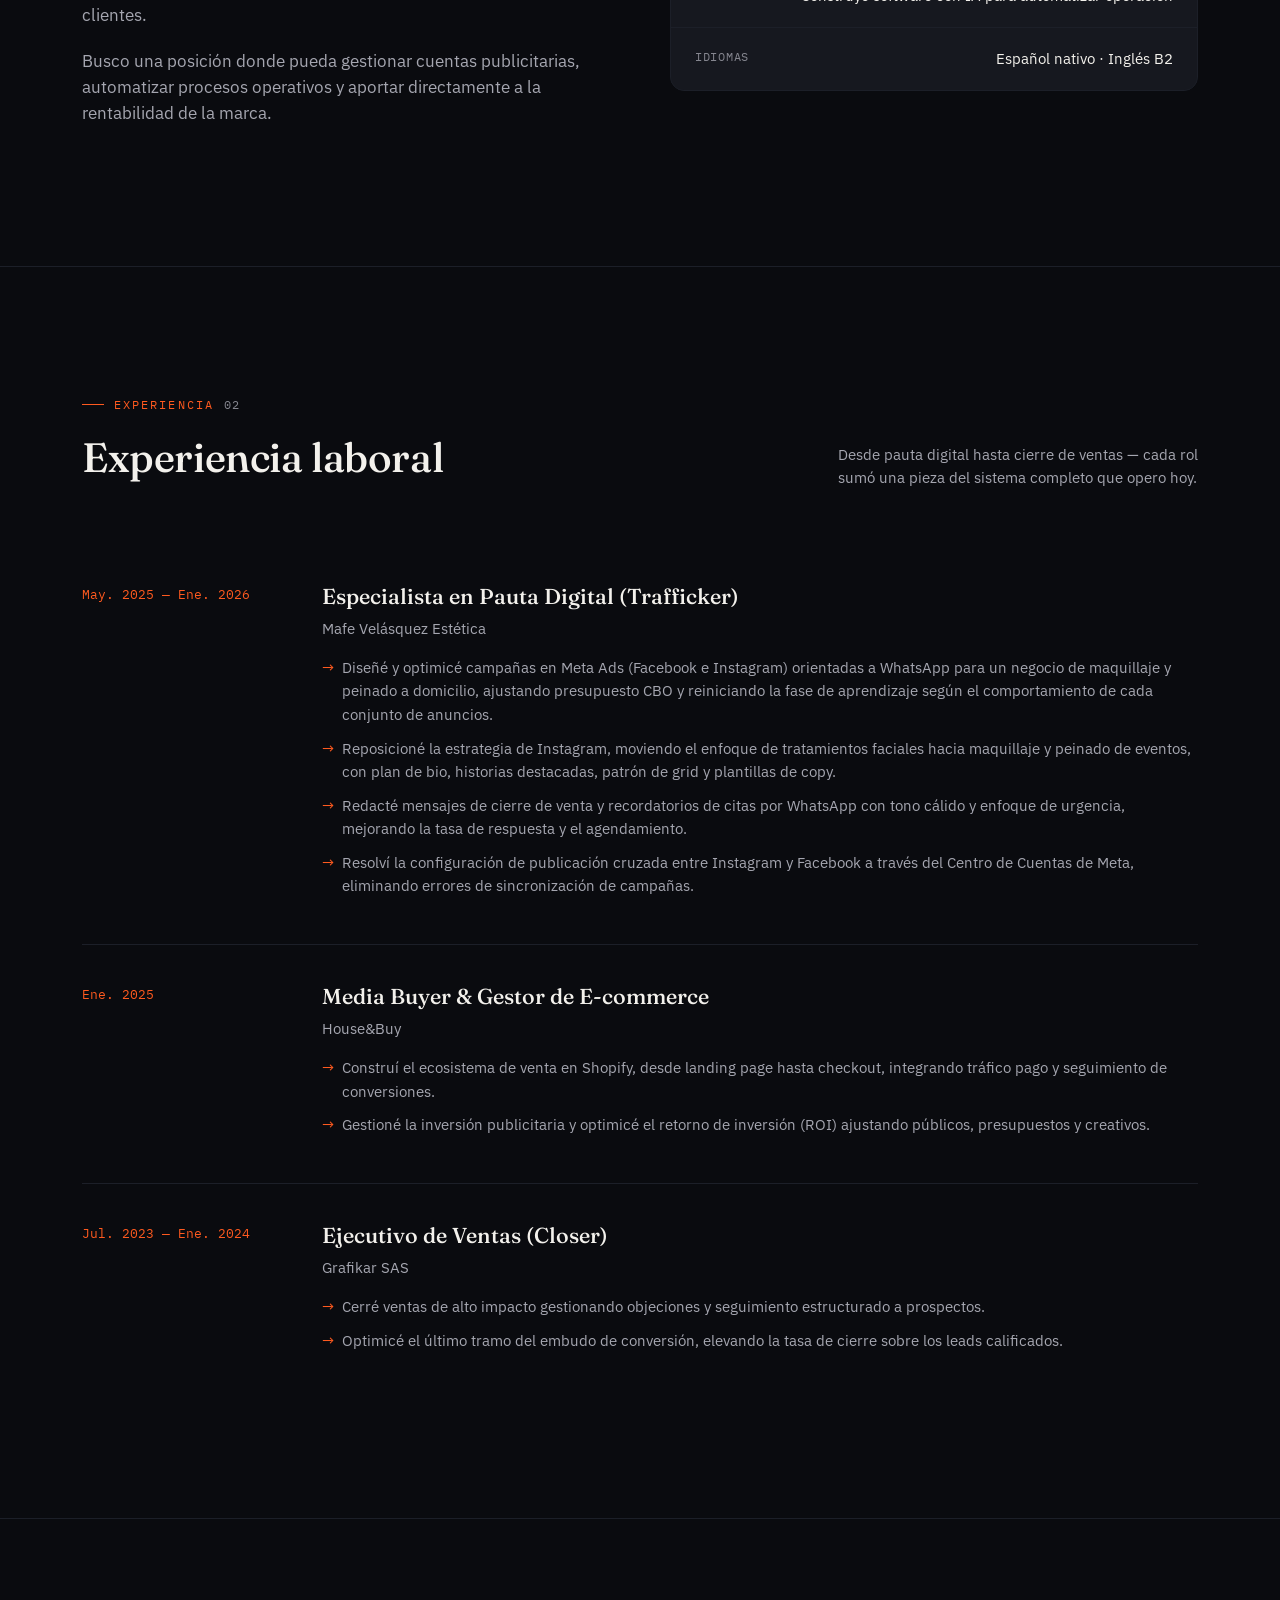
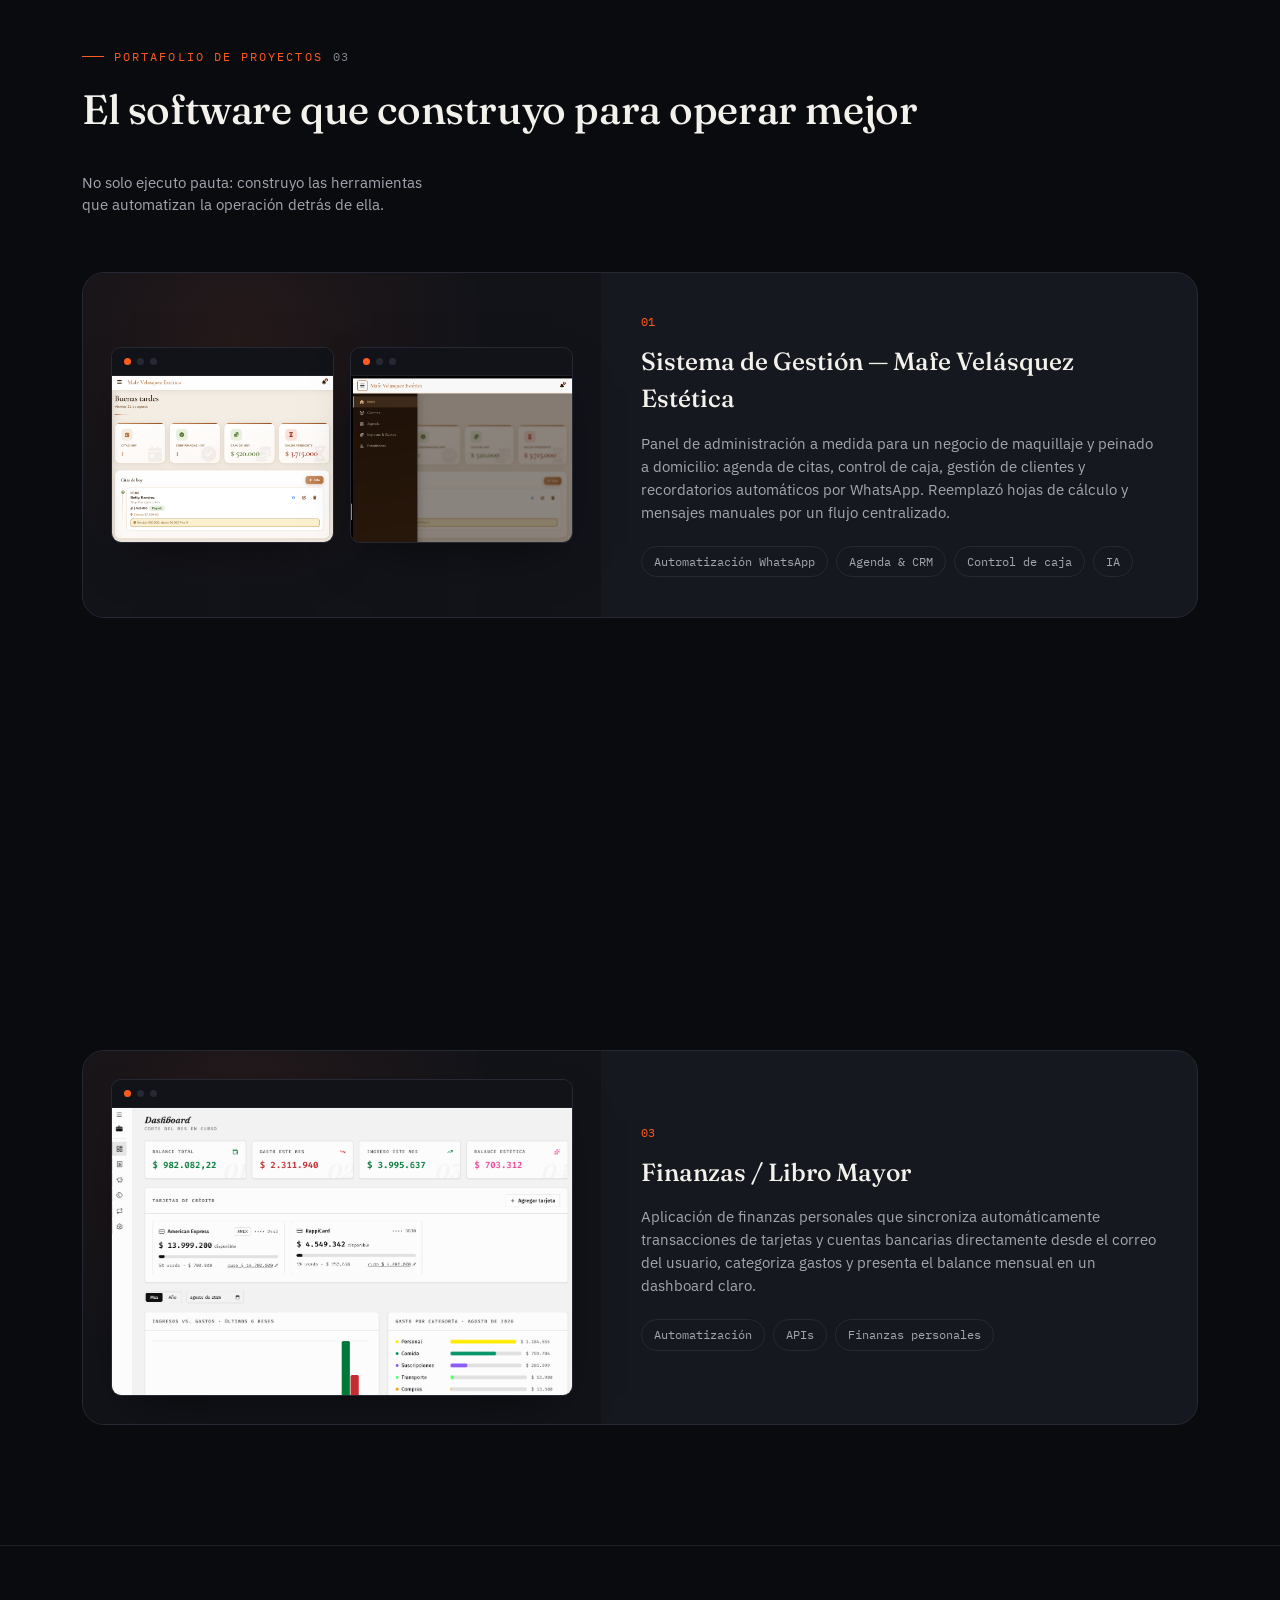
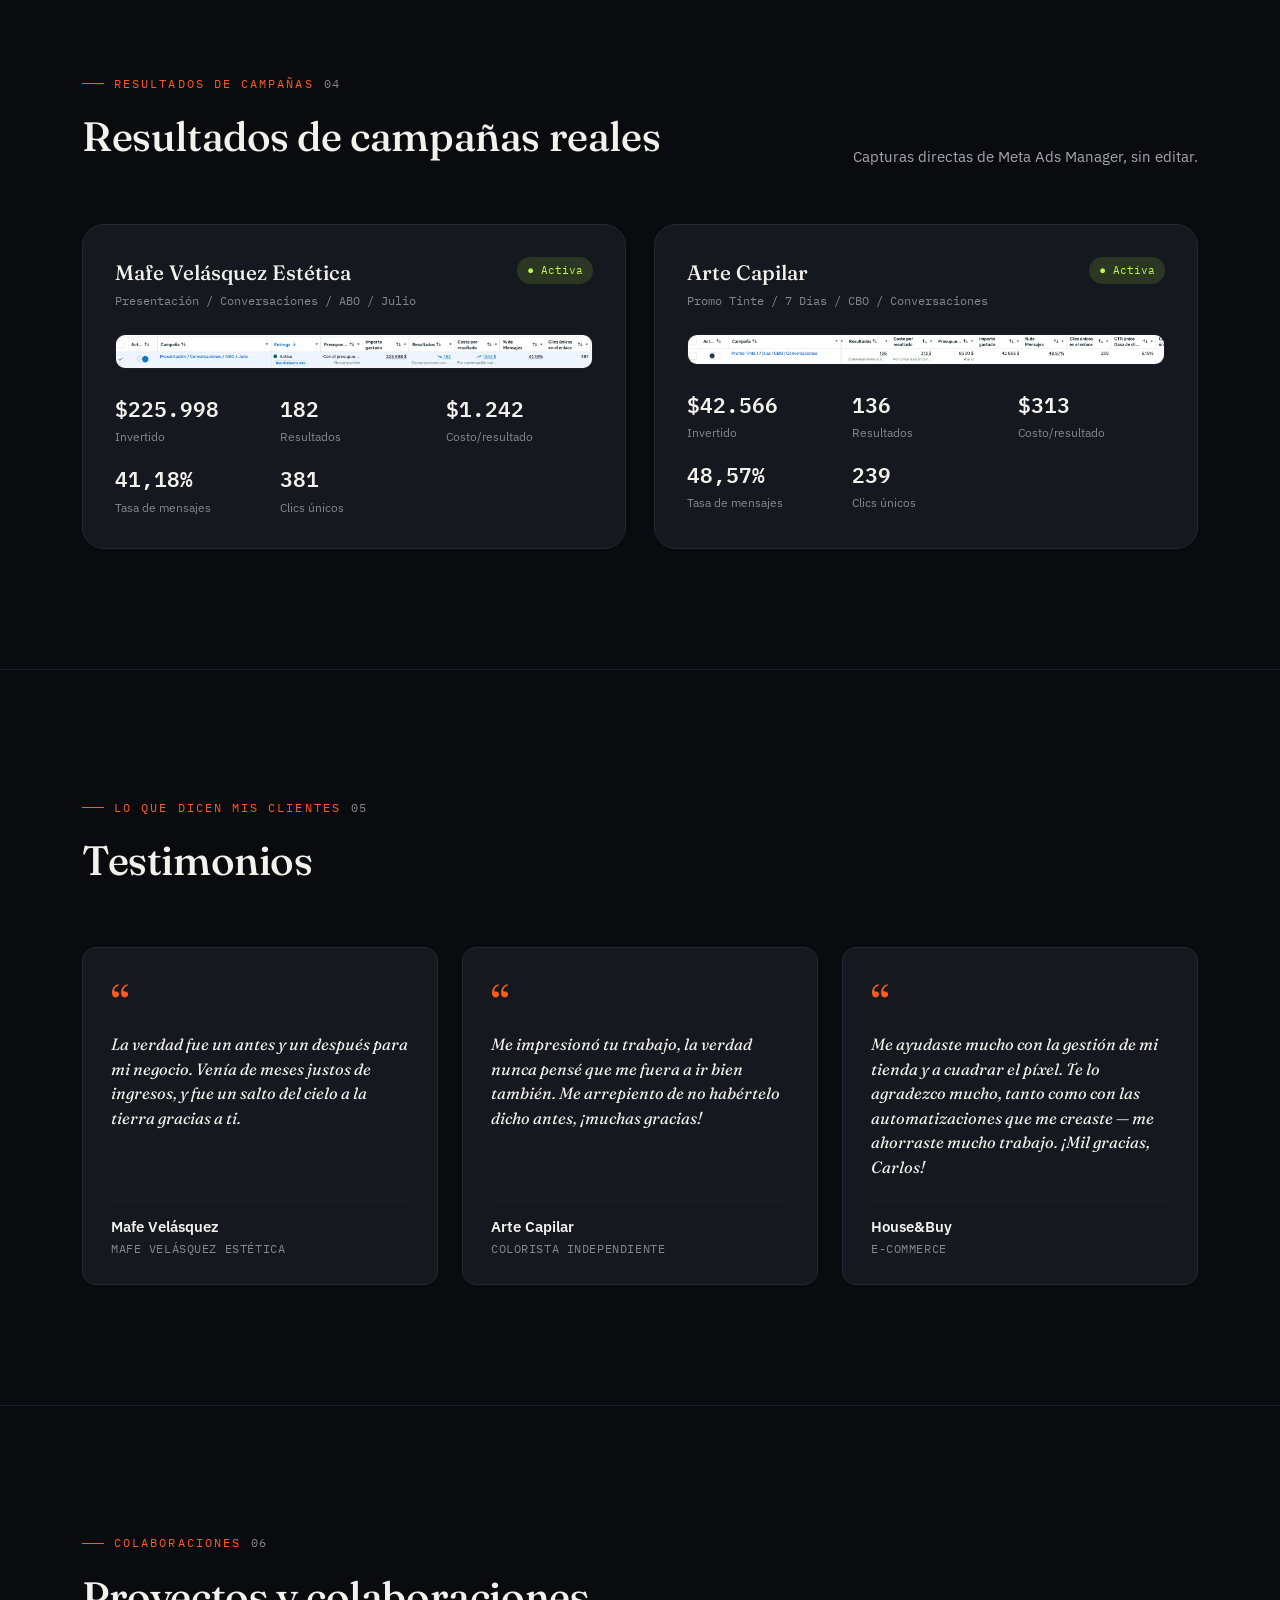
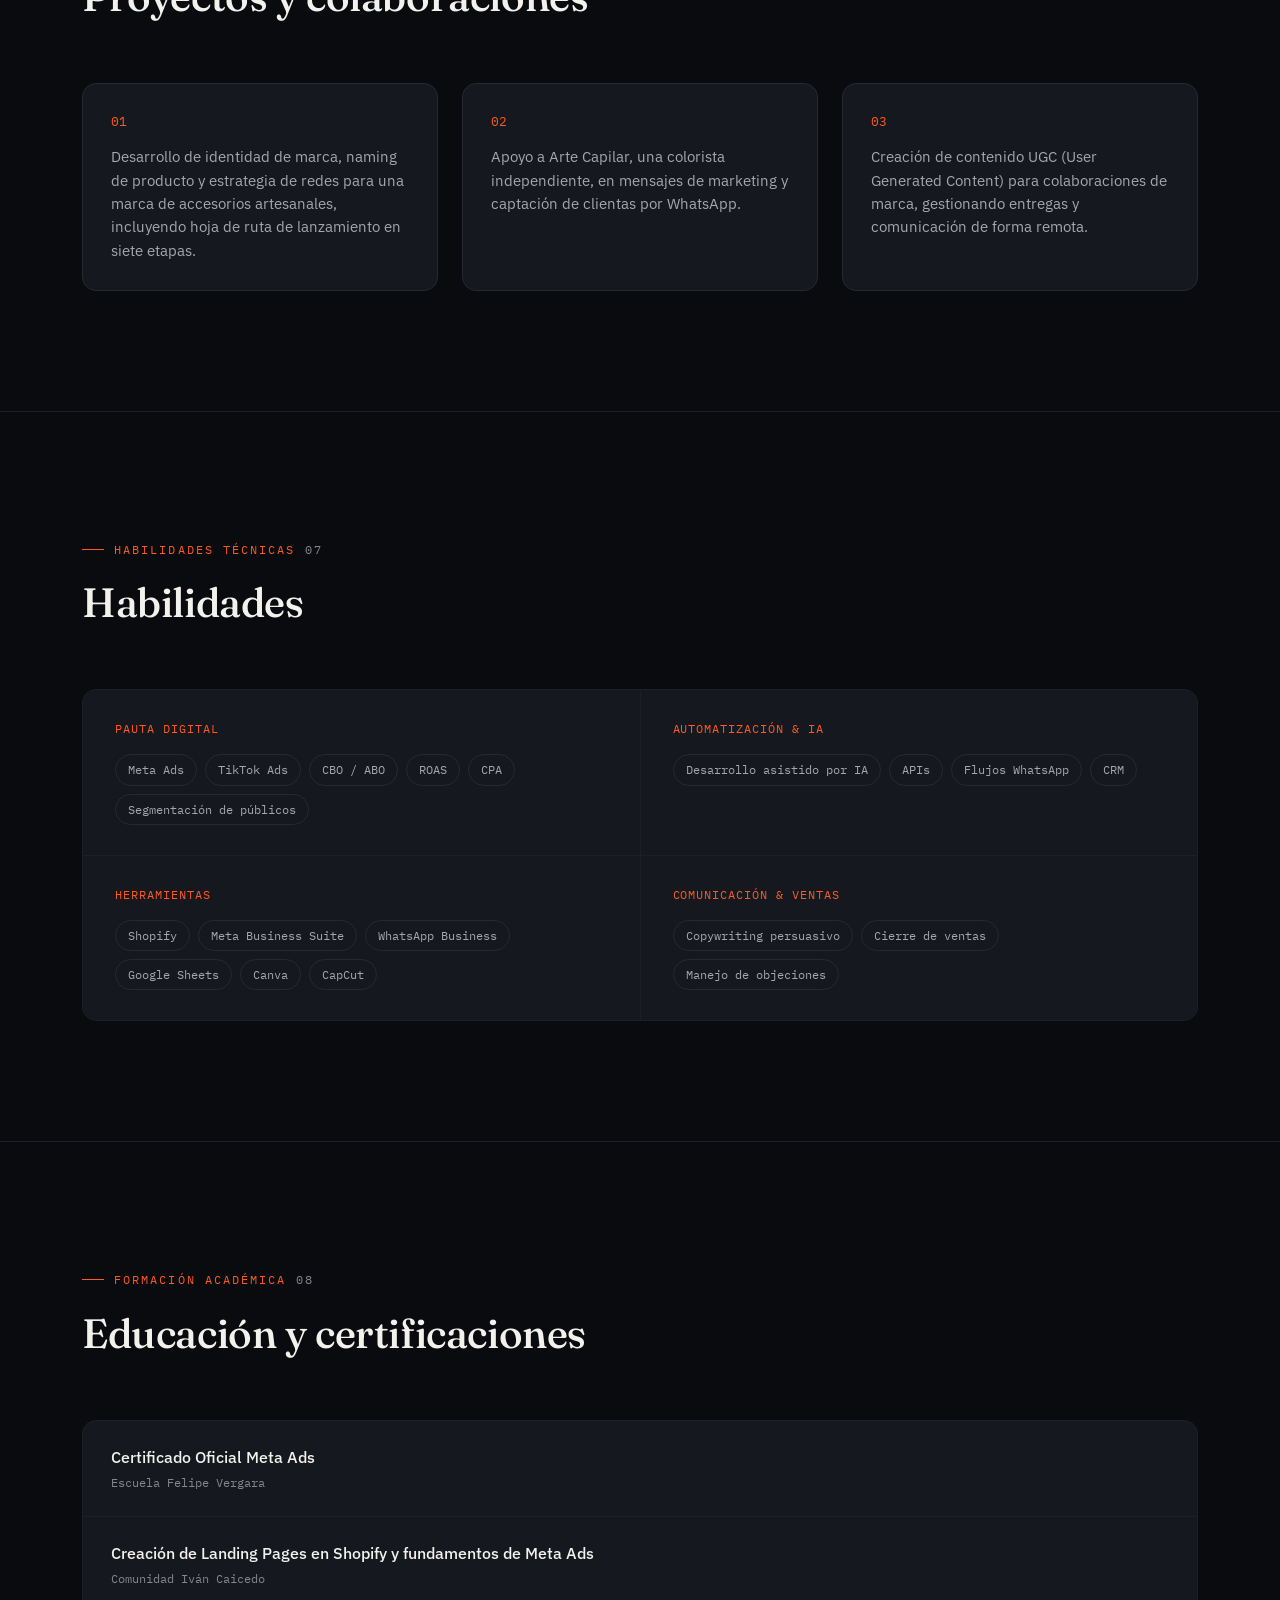
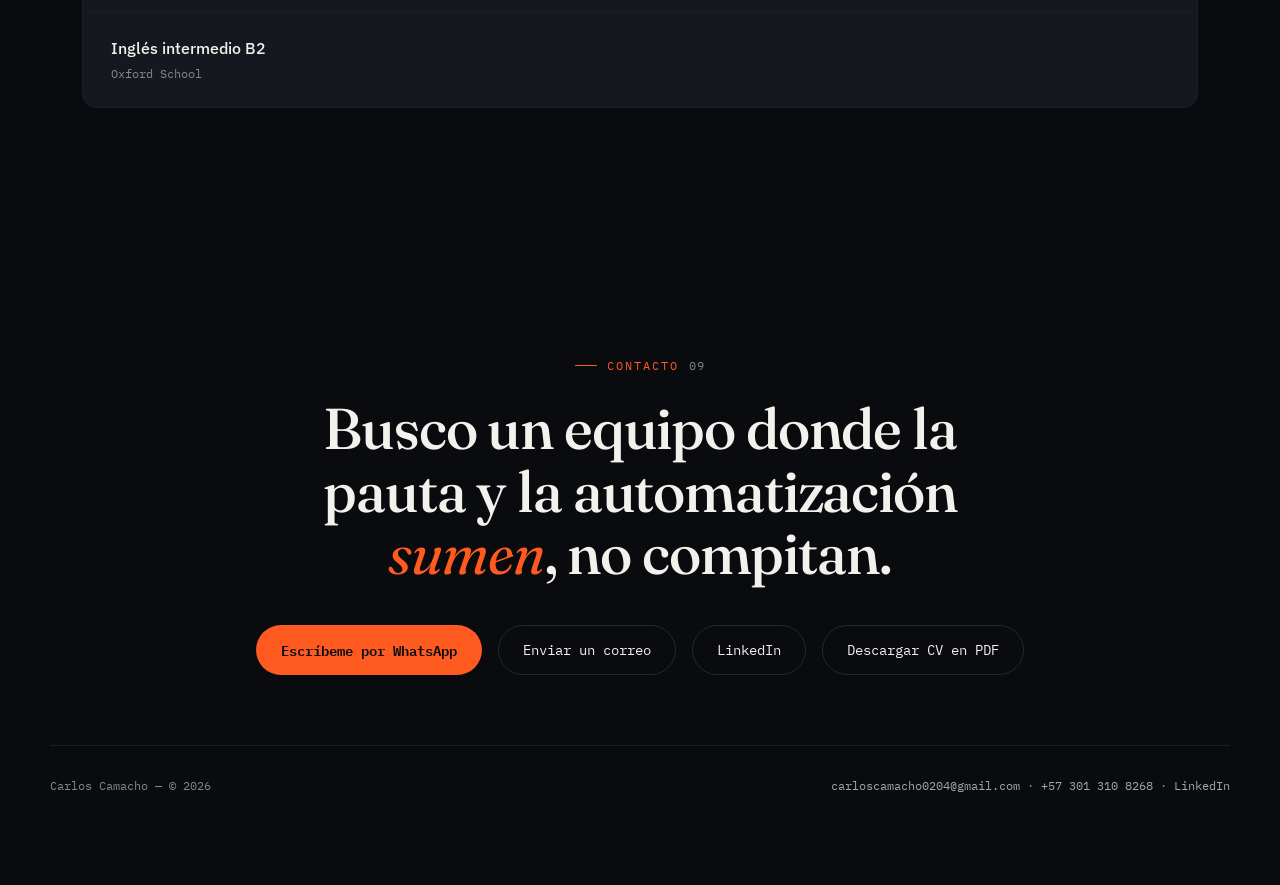
==== commit 8b24d33a: "Agrega favicon y vista previa Open Graph Ícono de marca (C sobre fondo oscuro) y tarjeta de vista pr" ====
--- a/index.html
+++ b/index.html
@@ -5,6 +5,23 @@
 <meta name="viewport" content="width=device-width, initial-scale=1.0">
 <title>Carlos Camacho — Trafficker &amp; Media Buyer / Automatización con IA</title>
 <meta name="description" content="Trafficker de Meta Ads y TikTok Ads que además construye el software que hace funcionar a las marcas. Portafolio, experiencia y resultados de Carlos Camacho.">
+
+<link rel="icon" type="image/svg+xml" href="favicon.svg">
+<link rel="apple-touch-icon" href="apple-touch-icon.png">
+
+<meta property="og:type" content="website">
+<meta property="og:url" content="https://carlosscamachoo.github.io/carlos-camacho-portfolio/">
+<meta property="og:title" content="Carlos Camacho — Especialista en Meta Ads & TikTok Ads · Automatización con IA">
+<meta property="og:description" content="Trafficker de Meta Ads y TikTok Ads que además construye el software que hace funcionar a las marcas. Portafolio, experiencia y resultados de Carlos Camacho.">
+<meta property="og:image" content="https://carlosscamachoo.github.io/carlos-camacho-portfolio/assets/og-image.png">
+<meta property="og:image:width" content="1200">
+<meta property="og:image:height" content="630">
+<meta property="og:locale" content="es_CO">
+<meta name="twitter:card" content="summary_large_image">
+<meta name="twitter:title" content="Carlos Camacho — Especialista en Meta Ads & TikTok Ads · Automatización con IA">
+<meta name="twitter:description" content="Trafficker de Meta Ads y TikTok Ads que además construye el software que hace funcionar a las marcas.">
+<meta name="twitter:image" content="https://carlosscamachoo.github.io/carlos-camacho-portfolio/assets/og-image.png">
+
 <link rel="preconnect" href="https://fonts.googleapis.com">
 <link rel="preconnect" href="https://fonts.gstatic.com" crossorigin>
 <link href="https://fonts.googleapis.com/css2?family=Fraunces:ital,opsz,wght@0,9..144,400;0,9..144,500;0,9..144,600;1,9..144,400&family=IBM+Plex+Mono:wght@400;500;600&family=IBM+Plex+Sans:wght@400;500;600&display=swap" rel="stylesheet">
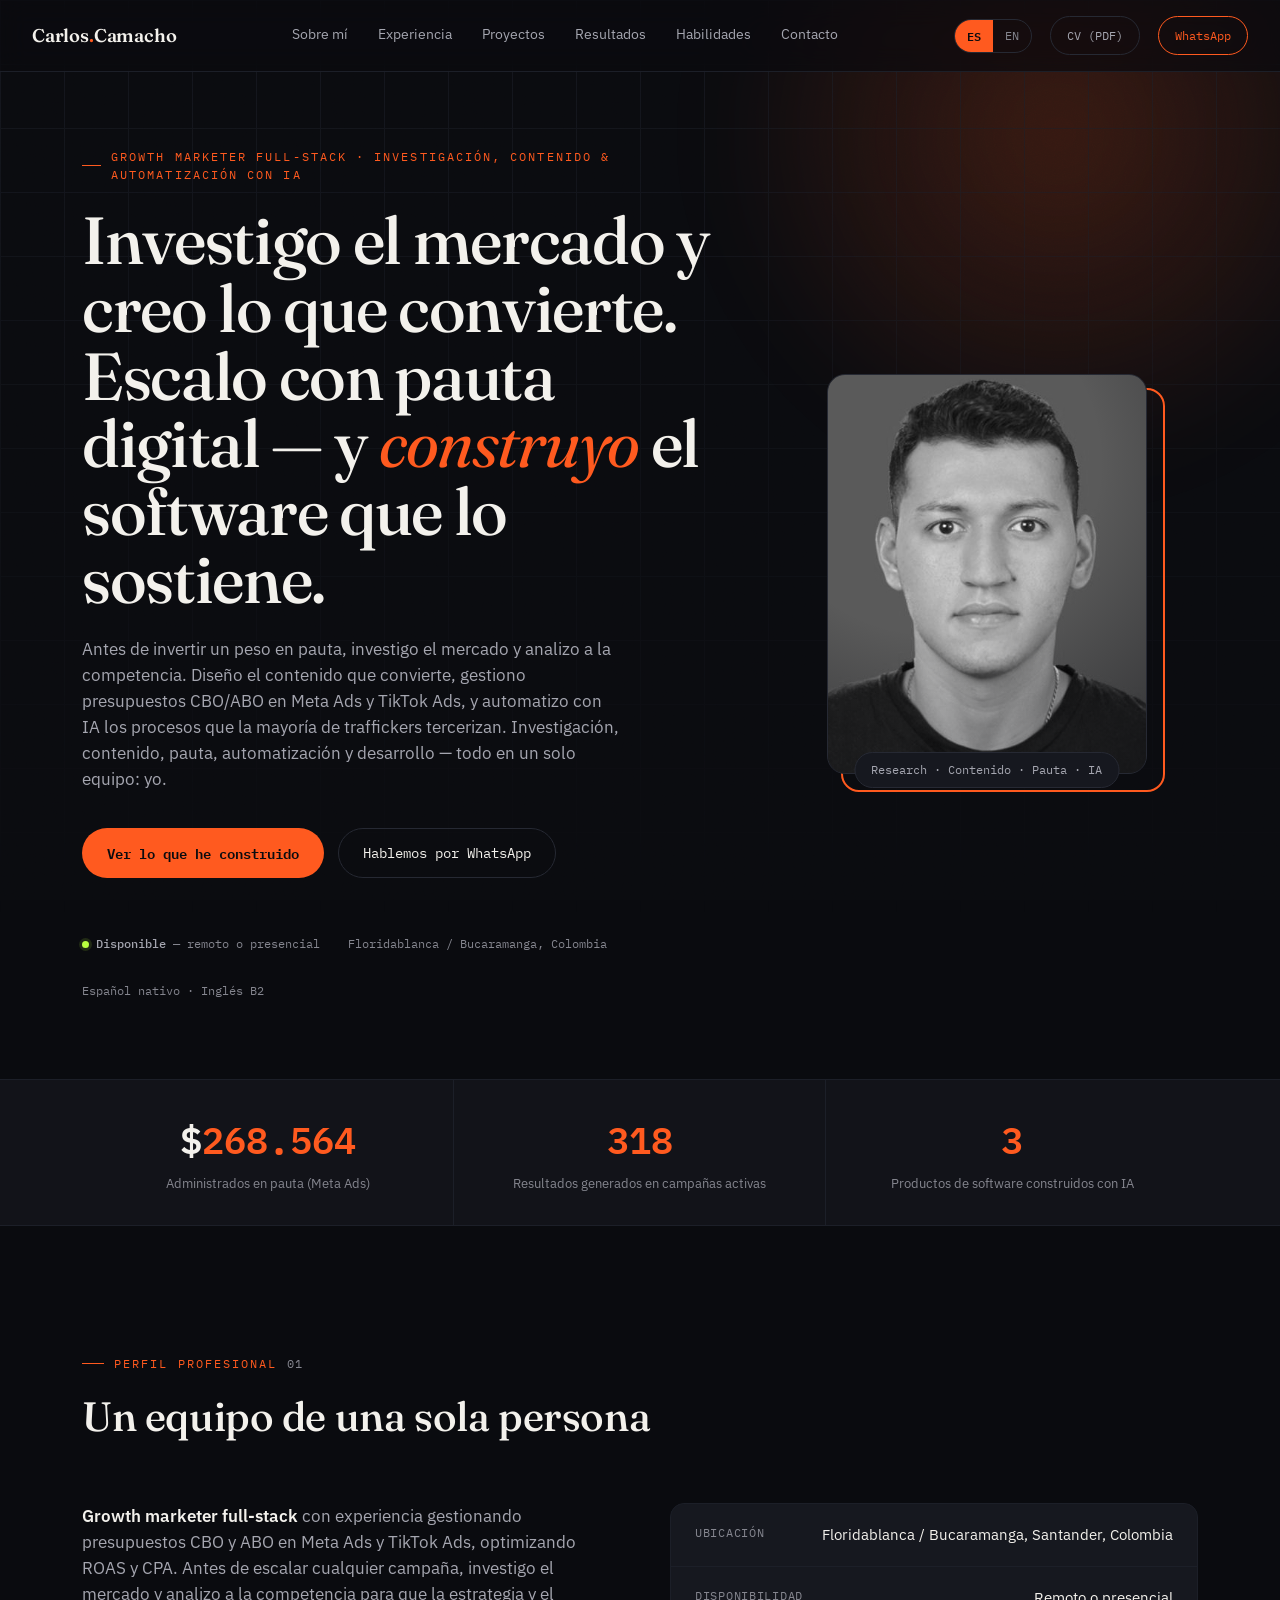
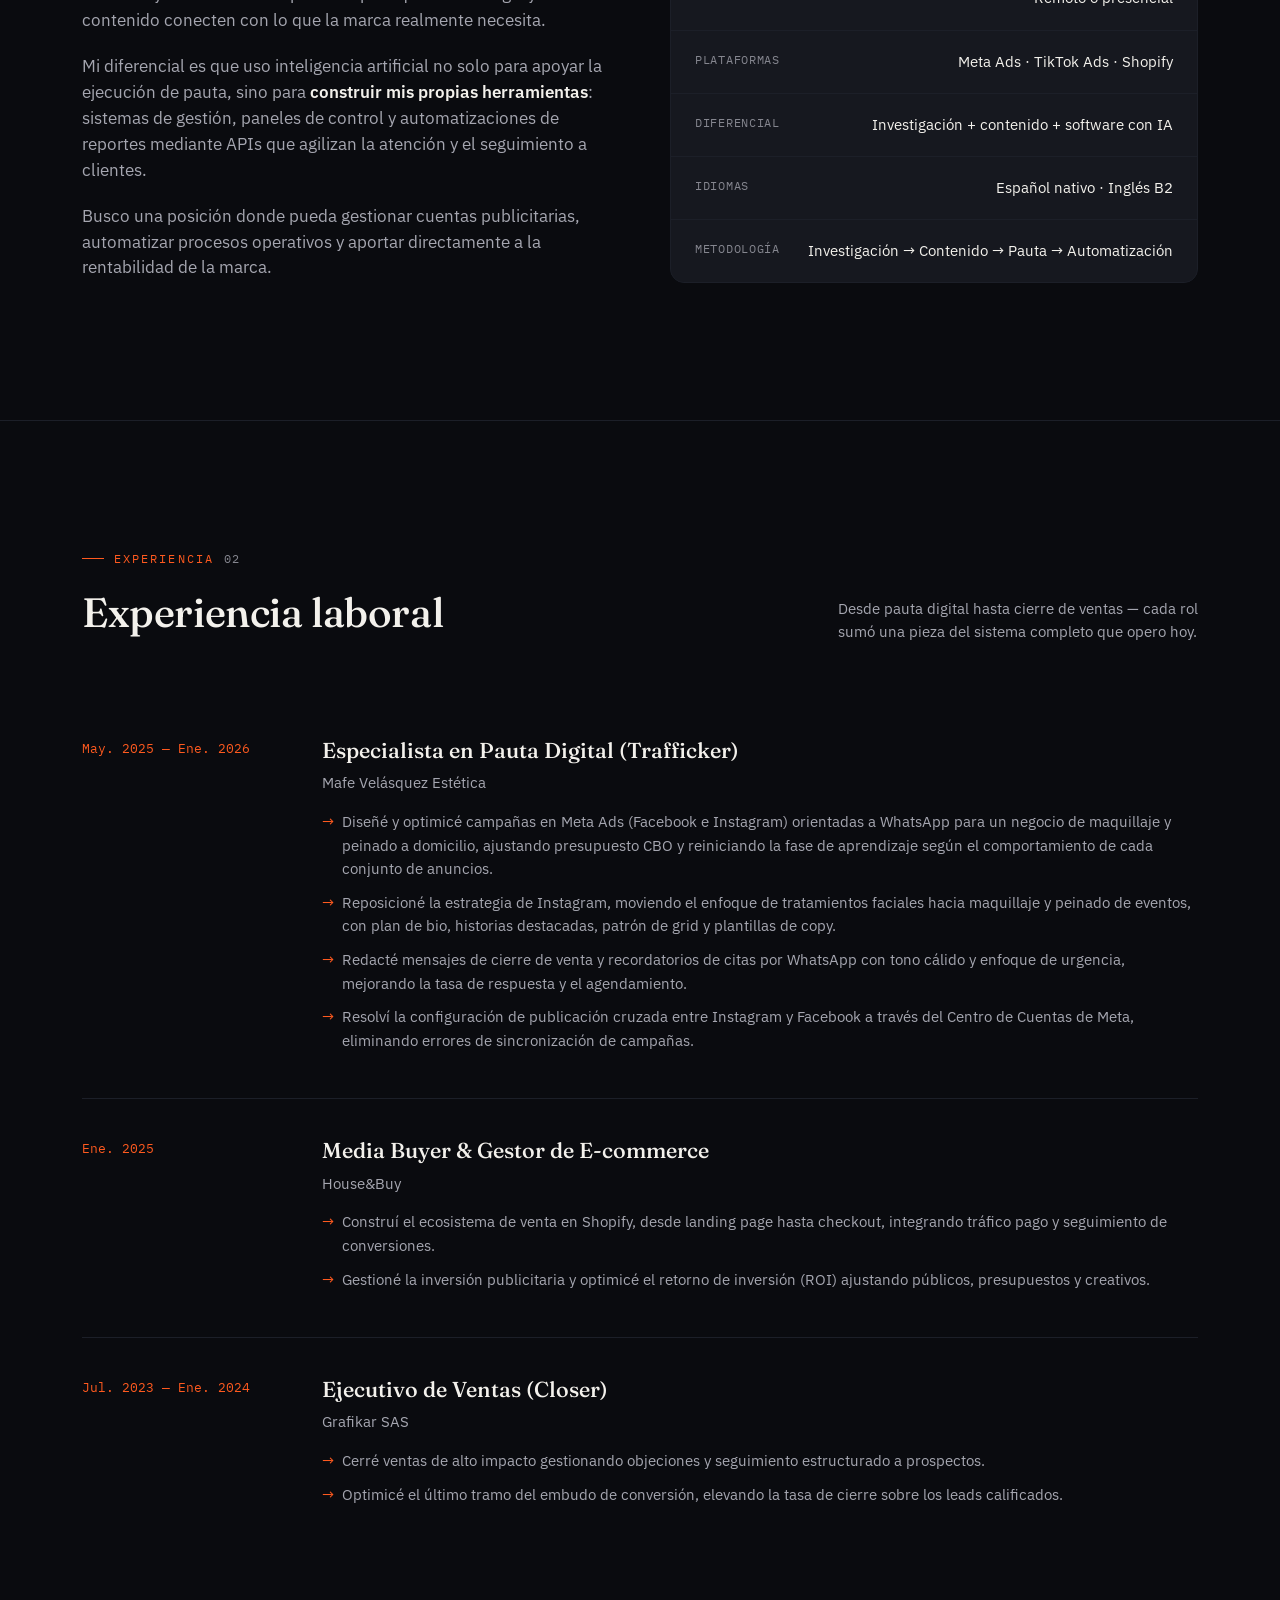
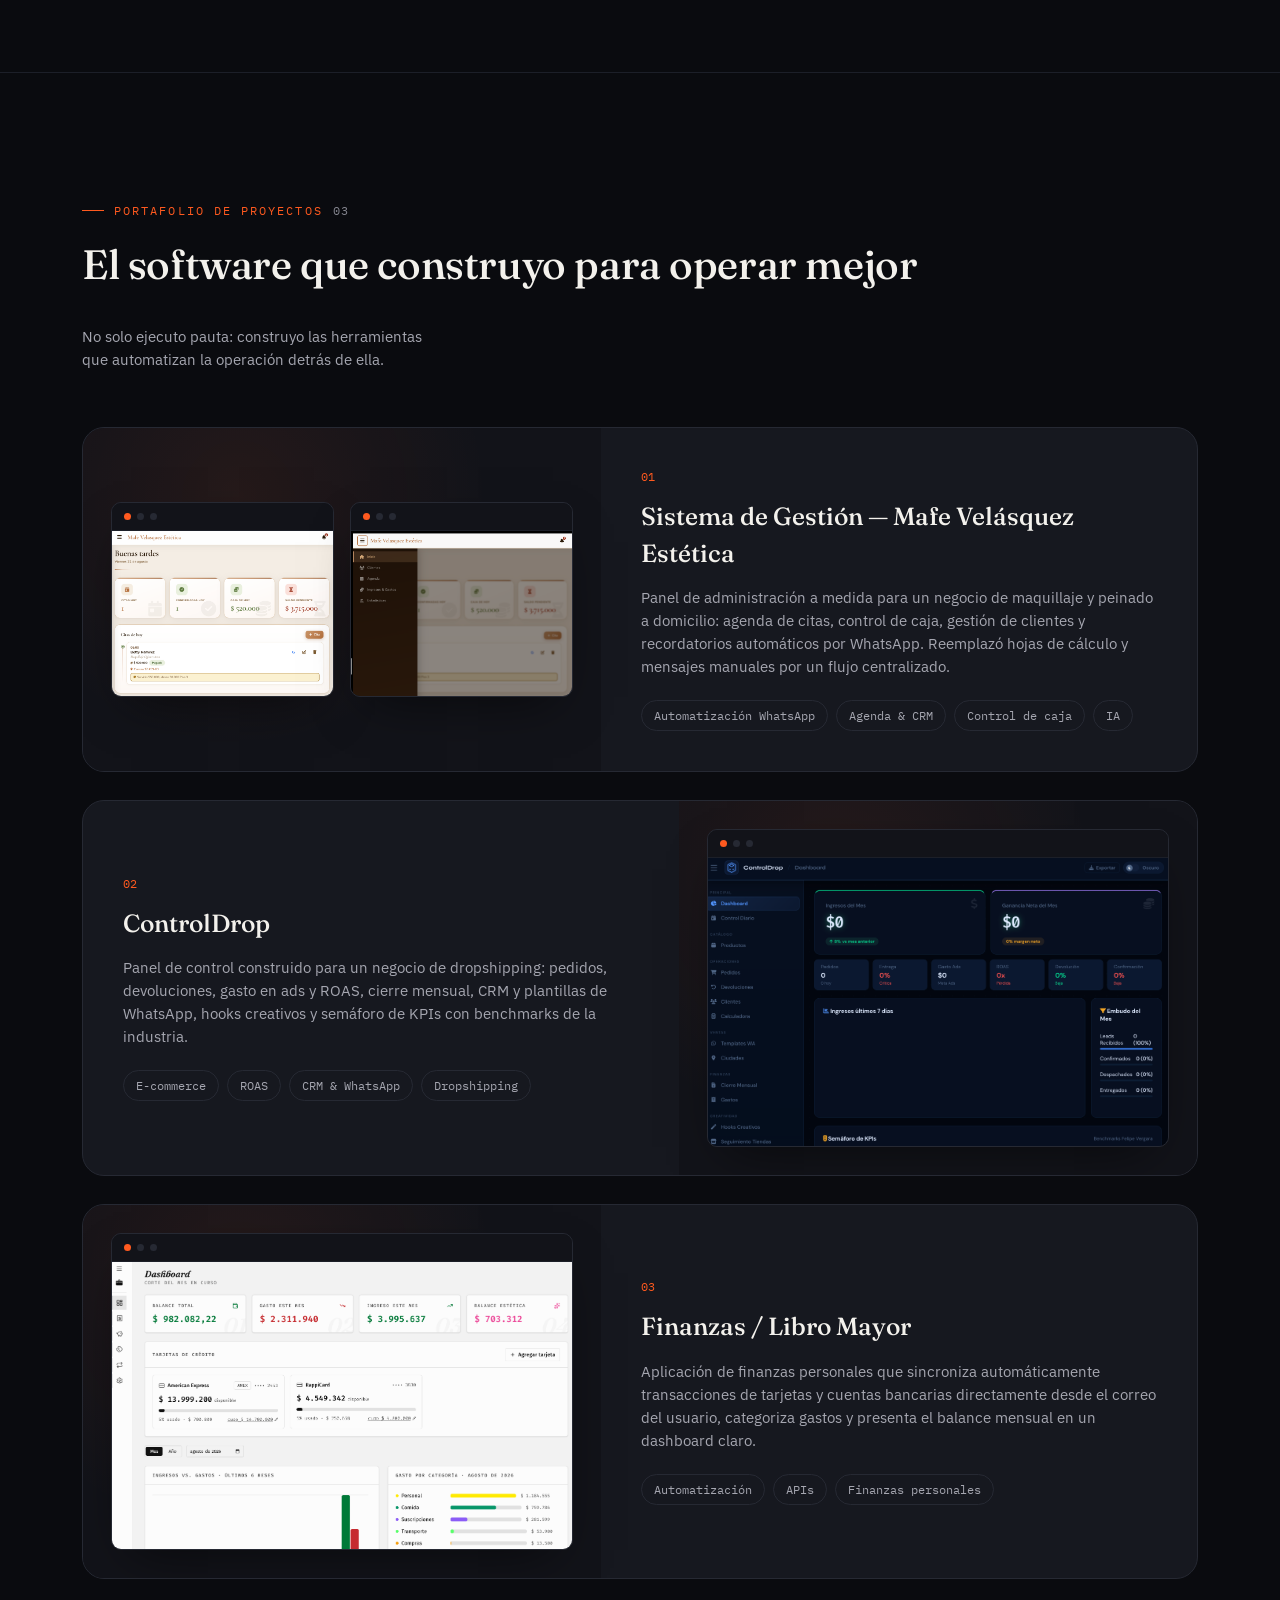
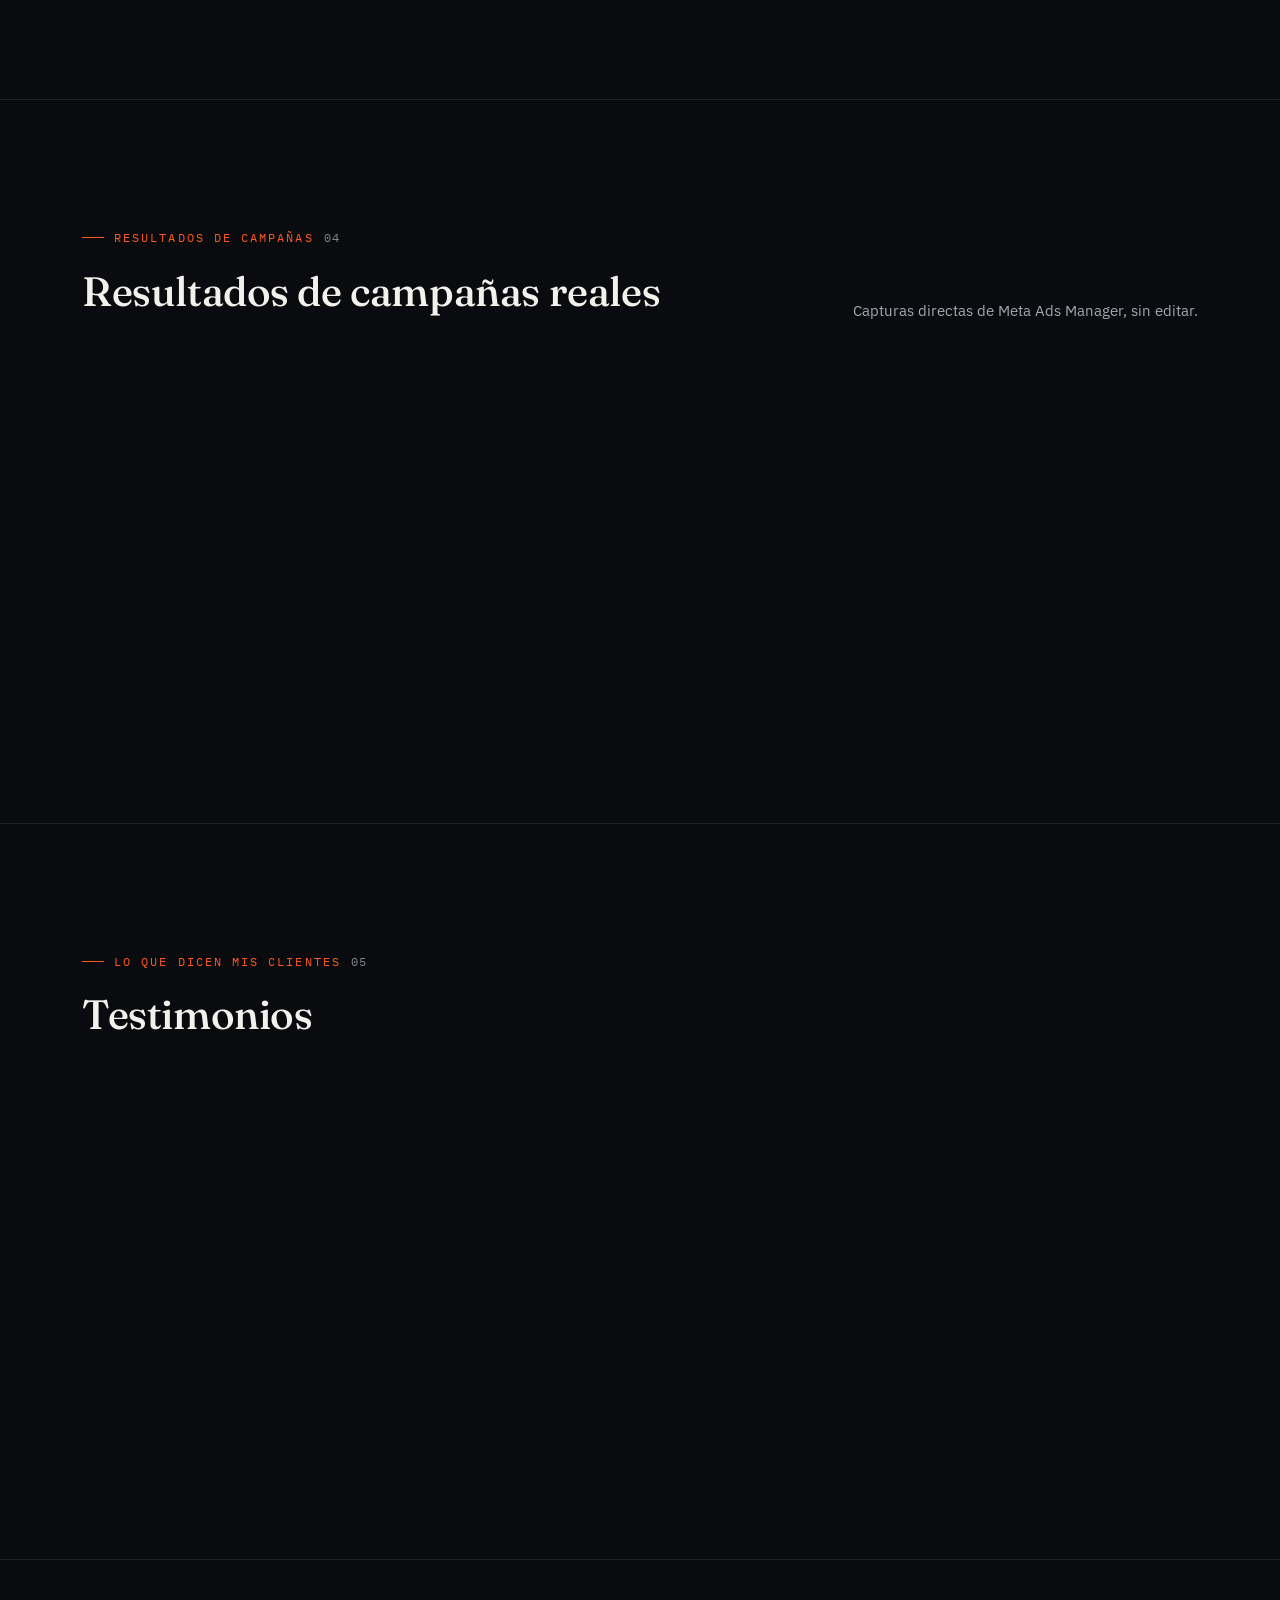
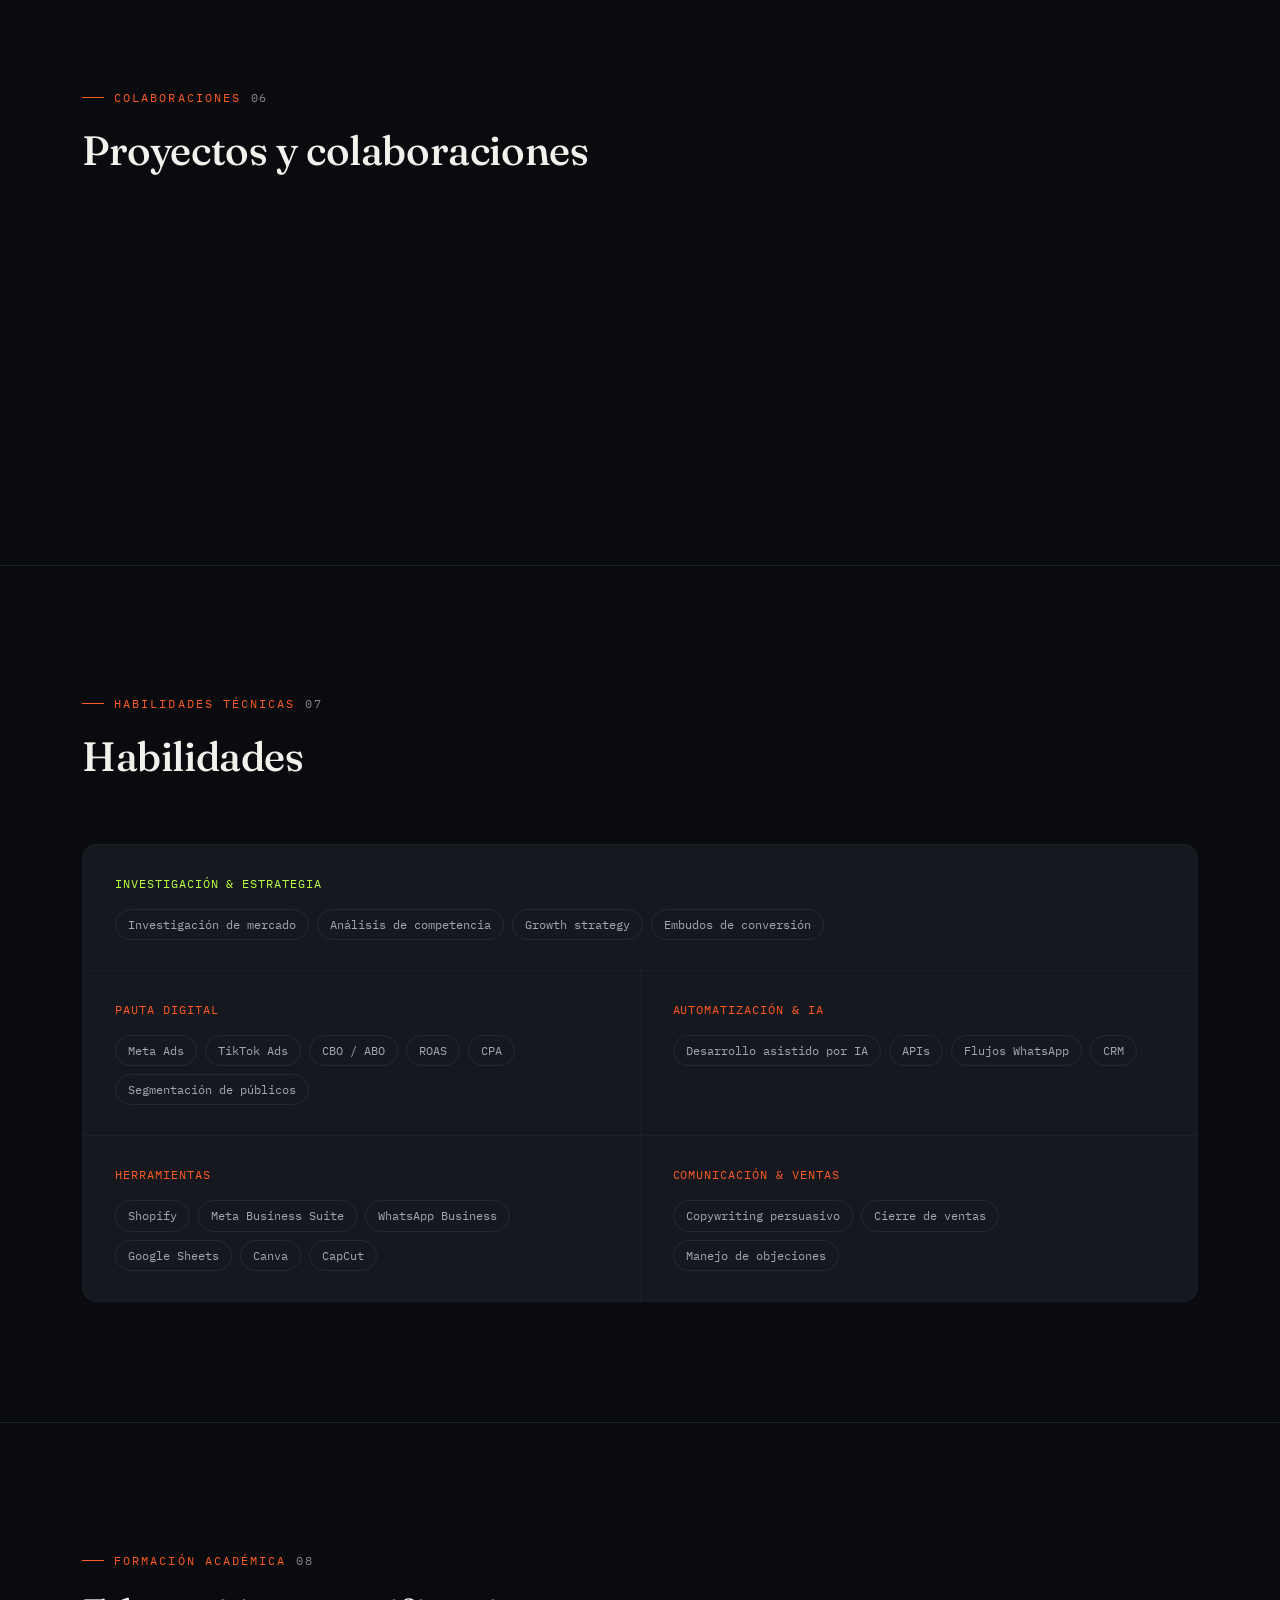
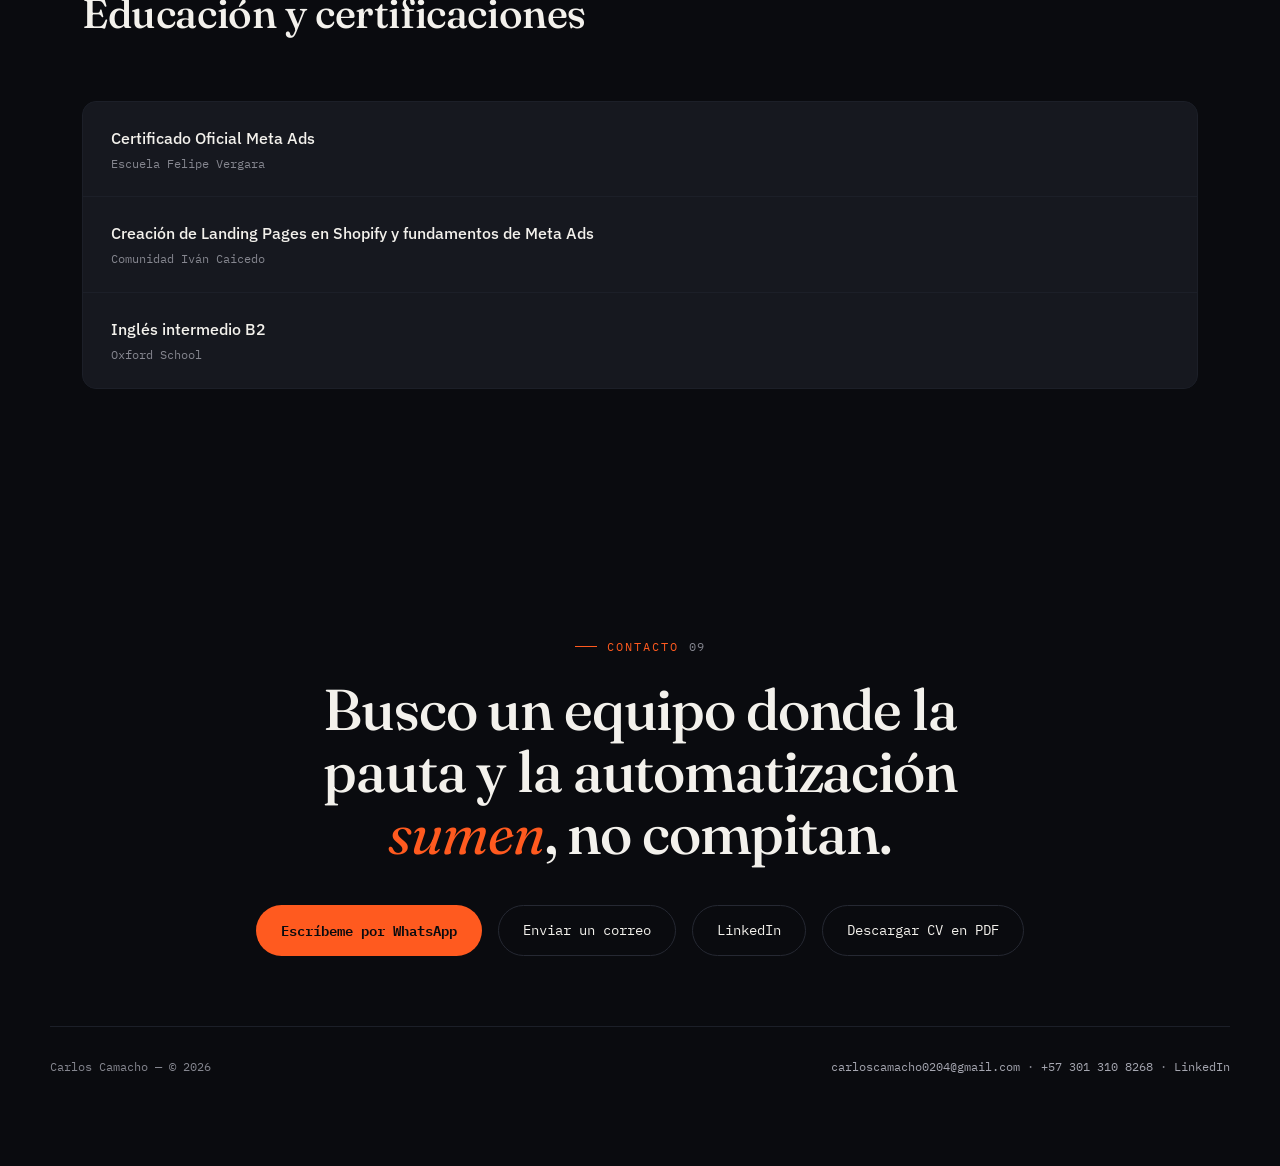
==== commit d6613dc2: "Reposiciona el perfil como Growth Marketer Full-Stack Basado en investigación de mercado sobre termi" ====
--- a/index.html
+++ b/index.html
@@ -3,23 +3,23 @@
 <head>
 <meta charset="UTF-8">
 <meta name="viewport" content="width=device-width, initial-scale=1.0">
-<title>Carlos Camacho — Trafficker &amp; Media Buyer / Automatización con IA</title>
-<meta name="description" content="Trafficker de Meta Ads y TikTok Ads que además construye el software que hace funcionar a las marcas. Portafolio, experiencia y resultados de Carlos Camacho.">
+<title>Carlos Camacho — Growth Marketer Full-Stack / Automatización con IA</title>
+<meta name="description" content="Growth marketer full-stack: investigación de mercado, contenido que convierte, pauta digital y automatización con IA. Portafolio, experiencia y resultados de Carlos Camacho.">
 
 <link rel="icon" type="image/svg+xml" href="favicon.svg">
 <link rel="apple-touch-icon" href="apple-touch-icon.png">
 
 <meta property="og:type" content="website">
 <meta property="og:url" content="https://carlosscamachoo.github.io/carlos-camacho-portfolio/">
-<meta property="og:title" content="Carlos Camacho — Especialista en Meta Ads & TikTok Ads · Automatización con IA">
-<meta property="og:description" content="Trafficker de Meta Ads y TikTok Ads que además construye el software que hace funcionar a las marcas. Portafolio, experiencia y resultados de Carlos Camacho.">
+<meta property="og:title" content="Carlos Camacho — Growth Marketer Full-Stack · Automatización con IA">
+<meta property="og:description" content="Growth marketer full-stack: investigación de mercado, contenido que convierte, pauta digital y automatización con IA. Portafolio, experiencia y resultados de Carlos Camacho.">
 <meta property="og:image" content="https://carlosscamachoo.github.io/carlos-camacho-portfolio/assets/og-image.png">
 <meta property="og:image:width" content="1200">
 <meta property="og:image:height" content="630">
 <meta property="og:locale" content="es_CO">
 <meta name="twitter:card" content="summary_large_image">
-<meta name="twitter:title" content="Carlos Camacho — Especialista en Meta Ads & TikTok Ads · Automatización con IA">
-<meta name="twitter:description" content="Trafficker de Meta Ads y TikTok Ads que además construye el software que hace funcionar a las marcas.">
+<meta name="twitter:title" content="Carlos Camacho — Growth Marketer Full-Stack · Automatización con IA">
+<meta name="twitter:description" content="Growth marketer full-stack: investigación de mercado, contenido que convierte, pauta digital y automatización con IA.">
 <meta name="twitter:image" content="https://carlosscamachoo.github.io/carlos-camacho-portfolio/assets/og-image.png">
 
 <link rel="preconnect" href="https://fonts.googleapis.com">
@@ -55,9 +55,9 @@
   <div class="hero-grid"></div>
   <div class="container hero-inner">
     <div>
-      <div class="hero-eyebrow kicker" data-i18n="hero.kicker">Especialista en Meta Ads &amp; TikTok Ads · Automatización con IA</div>
-      <h1 class="hero-title" data-i18n="hero.title">Escalo marcas con pauta digital<br> — y <em>construyo</em> el software que las hace funcionar.</h1>
-      <p class="hero-sub" data-i18n="hero.sub">Gestiono presupuestos CBO/ABO en Meta Ads y TikTok Ads, optimizo ROAS y CPA, y automatizo con IA los procesos que la mayoría de traffickers tercerizan. Opero como un equipo completo: pauta, contenido, automatización y desarrollo.</p>
+      <div class="hero-eyebrow kicker" data-i18n="hero.kicker">Growth Marketer Full-Stack · Investigación, Contenido &amp; Automatización con IA</div>
+      <h1 class="hero-title" data-i18n="hero.title">Investigo el mercado y creo lo que convierte.<br>Escalo con pauta digital — y <em>construyo</em> el software que lo sostiene.</h1>
+      <p class="hero-sub" data-i18n="hero.sub">Antes de invertir un peso en pauta, investigo el mercado y analizo a la competencia. Diseño el contenido que convierte, gestiono presupuestos CBO/ABO en Meta Ads y TikTok Ads, y automatizo con IA los procesos que la mayoría de traffickers tercerizan. Investigación, contenido, pauta, automatización y desarrollo — todo en un solo equipo: yo.</p>
       <div class="hero-actions">
         <a href="#proyectos" class="btn btn-primary" data-i18n="hero.ctaProjects">Ver lo que he construido</a>
         <a href="https://wa.me/573013108268" target="_blank" rel="noopener" class="btn btn-ghost" data-i18n="hero.ctaContact">Hablemos por WhatsApp</a>
@@ -72,7 +72,7 @@
       <div class="hero-photo">
         <img src="assets/profile-photo.jpg" alt="Carlos Camacho">
       </div>
-      <div class="hero-photo-tag" data-i18n="hero.photoTag">Meta Ads · TikTok Ads · IA</div>
+      <div class="hero-photo-tag" data-i18n="hero.photoTag">Research · Contenido · Pauta · IA</div>
     </div>
   </div>
 </header>
@@ -106,7 +106,7 @@
     </div>
     <div class="about-grid" data-reveal>
       <div class="about-text">
-        <p data-i18n="about.p1"><strong>Trafficker de Meta Ads y TikTok Ads</strong> con experiencia gestionando presupuestos CBO y ABO, optimizando ROAS y CPA, y llevando marcas de belleza y ecommerce desde la estrategia de contenido hasta el cierre de venta por WhatsApp.</p>
+        <p data-i18n="about.p1"><strong>Growth marketer full-stack</strong> con experiencia gestionando presupuestos CBO y ABO en Meta Ads y TikTok Ads, optimizando ROAS y CPA. Antes de escalar cualquier campaña, investigo el mercado y analizo a la competencia para que la estrategia y el contenido conecten con lo que la marca realmente necesita.</p>
         <p data-i18n="about.p2">Mi diferencial es que uso inteligencia artificial no solo para apoyar la ejecución de pauta, sino para <strong>construir mis propias herramientas</strong>: sistemas de gestión, paneles de control y automatizaciones de reportes mediante APIs que agilizan la atención y el seguimiento a clientes.</p>
         <p data-i18n="about.p3">Busco una posición donde pueda gestionar cuentas publicitarias, automatizar procesos operativos y aportar directamente a la rentabilidad de la marca.</p>
       </div>
@@ -114,8 +114,9 @@
         <div class="about-fact"><span class="about-fact-label" data-i18n="about.f1l">Ubicación</span><span class="about-fact-value" data-i18n="about.f1v">Floridablanca / Bucaramanga, Santander, Colombia</span></div>
         <div class="about-fact"><span class="about-fact-label" data-i18n="about.f2l">Disponibilidad</span><span class="about-fact-value" data-i18n="about.f2v">Remoto o presencial</span></div>
         <div class="about-fact"><span class="about-fact-label" data-i18n="about.f3l">Plataformas</span><span class="about-fact-value">Meta Ads · TikTok Ads · Shopify</span></div>
-        <div class="about-fact"><span class="about-fact-label" data-i18n="about.f4l">Diferencial</span><span class="about-fact-value" data-i18n="about.f4v">Construyo software con IA para automatizar operación</span></div>
+        <div class="about-fact"><span class="about-fact-label" data-i18n="about.f4l">Diferencial</span><span class="about-fact-value" data-i18n="about.f4v">Investigación + contenido + software con IA</span></div>
         <div class="about-fact"><span class="about-fact-label" data-i18n="about.f5l">Idiomas</span><span class="about-fact-value" data-i18n="about.f5v">Español nativo · Inglés B2</span></div>
+        <div class="about-fact"><span class="about-fact-label" data-i18n="about.f6l">Metodología</span><span class="about-fact-value" data-i18n="about.f6v">Investigación → Contenido → Pauta → Automatización</span></div>
       </div>
     </div>
   </div>
@@ -368,6 +369,12 @@
       </div>
     </div>
     <div class="skills-grid" data-reveal>
+      <div class="skill-group skill-group-lead">
+        <div class="skill-group-title" data-i18n="skills.g0">Investigación &amp; estrategia</div>
+        <div class="skill-tags">
+          <span class="tag" data-i18n="skills.g0.t1">Investigación de mercado</span><span class="tag" data-i18n="skills.g0.t2">Análisis de competencia</span><span class="tag">Growth strategy</span><span class="tag" data-i18n="skills.g0.t4">Embudos de conversión</span>
+        </div>
+      </div>
       <div class="skill-group">
         <div class="skill-group-title" data-i18n="skills.g1">Pauta digital</div>
         <div class="skill-tags">
--- a/css/style.css
+++ b/css/style.css
@@ -847,6 +847,10 @@
   background: var(--bg-card);
   padding: 30px 32px;
 }
+.skill-group-lead {
+  grid-column: 1 / -1;
+}
+.skill-group-lead .skill-group-title { color: var(--up); }
 .skill-group-title {
   font-family: var(--font-mono);
   font-size: 0.75rem;
